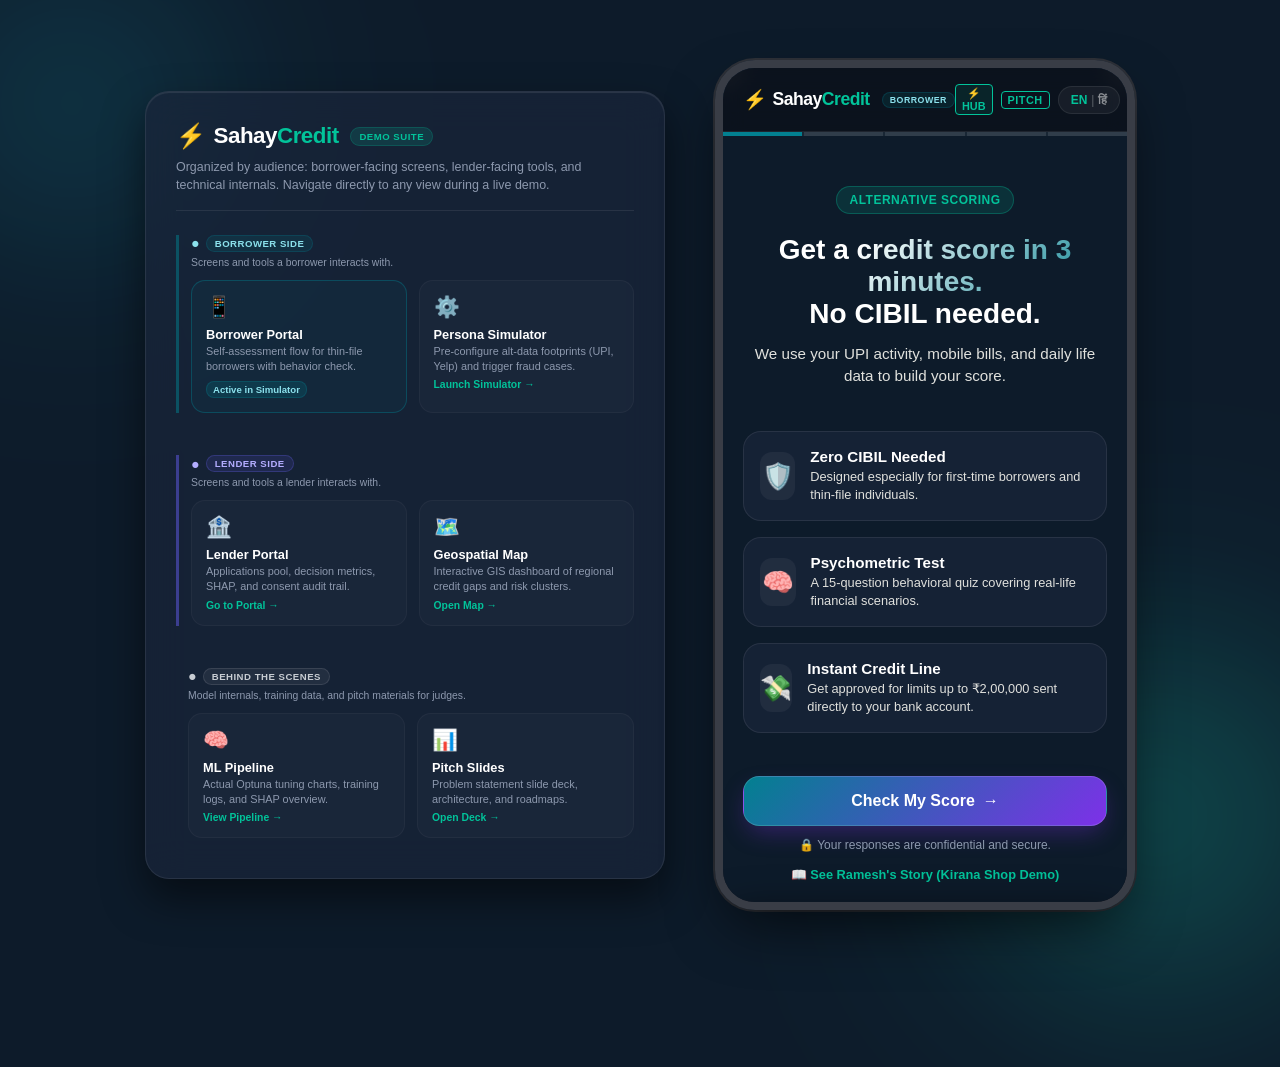
==== frontend/index.html @ d71d42cd "fix: Hub icon contrast + responsive layout verification 1. Icon Contrast Fix:    - Replaced emoji se" ====
<!DOCTYPE html>
<html lang="en">
<head>
  <meta charset="UTF-8">
  <meta name="viewport" content="width=device-width, initial-scale=1.0">
  <title>SahayCredit Onboarding - Alternate Credit Scoring</title>
  
  <!-- Premium Modern Typography -->
  <link rel="preconnect" href="https://fonts.googleapis.com">
  <link rel="preconnect" href="https://fonts.gstatic.com" crossorigin>
  <link href="https://fonts.googleapis.com/css2?family=Outfit:wght@300;400;500;600;700;800&family=Noto+Sans:wght@300;400;500;600;700&display=swap" rel="stylesheet">
  
  <!-- Custom Styling -->
  <link rel="stylesheet" href="style.css">
</head>
<body>

  <!-- Background decorative elements for rich aesthetics -->
  <div class="bg-glow bg-glow-1"></div>
  <div class="bg-glow bg-glow-2"></div>

  <!-- Unified Page Wrapper for Side-by-Side Desktop layout -->
  <div class="page-wrapper">

    <!-- Desktop Left Sidebar: Demo Hub Dashboard -->
    <aside class="demo-hub-desktop" id="demo-hub-desktop">
      <div class="hub-header">
        <div class="logo-area">
          <span class="logo-accent" style="font-size: 1.5rem;">⚡</span>
          <span class="logo-text" style="font-size: 1.4rem; font-weight: 800; color: var(--text-main);">Sahay<span class="logo-sub" style="color: var(--secondary);">Credit</span> <span class="hub-tag" style="font-size: 0.6rem; font-weight: 700; text-transform: uppercase; background: rgba(2, 195, 154, 0.15); color: var(--secondary); padding: 3px 8px; border-radius: 12px; border: 1px solid rgba(2, 195, 154, 0.2); margin-left: 6px; letter-spacing: 0.5px; vertical-align: middle;">Demo Suite</span></span>
        </div>
        <p class="hub-subtitle" style="font-size: 0.78rem; color: var(--text-muted); line-height: 1.45; margin-top: 8px;">
          Organized by audience: borrower-facing screens, lender-facing tools, and technical internals. Navigate directly to any view during a live demo.
        </p>
      </div>

      <!-- ── Section A: Borrower Side ── -->
      <div class="hub-section" style="margin-bottom: 18px; border-left: 3px solid rgba(2, 128, 144, 0.5); padding-left: 12px;">
        <div style="display: flex; align-items: center; gap: 6px; margin-bottom: 4px;">
          <span style="font-size: 0.9rem; color: #8ce1ec; line-height: 1;" aria-hidden="true">●</span>
          <span style="font-size: 0.6rem; font-weight: 700; text-transform: uppercase; background: rgba(2, 128, 144, 0.15); color: #8ce1ec; padding: 2px 8px; border-radius: 10px; border: 1px solid rgba(2, 128, 144, 0.25); letter-spacing: 0.5px;">Borrower Side</span>
        </div>
        <p style="font-size: 0.65rem; color: var(--text-muted); margin: 0 0 10px 0; line-height: 1.35;">Screens and tools a borrower interacts with.</p>

        <div class="hub-grid" style="display: grid; grid-template-columns: 1fr 1fr; gap: 12px;">
          <div class="hub-card active" style="background: rgba(2, 128, 144, 0.08); border: 1px solid var(--border-accent); border-radius: 14px; padding: 14px; display: flex; flex-direction: column; gap: 6px;">
            <div class="hub-card-icon" style="font-size: 1.3rem;">📱</div>
            <div class="hub-card-content">
              <h4 style="font-size: 0.8rem; font-weight: 700; color: var(--text-main); margin-bottom: 2px;">Borrower Portal</h4>
              <p style="font-size: 0.68rem; color: var(--text-muted); line-height: 1.35; margin-bottom: 6px;">Self-assessment flow for thin-file borrowers with behavior check.</p>
              <span class="badge active-badge" style="font-size: 0.6rem; font-weight: 700; padding: 2px 6px; border-radius: 8px; background: rgba(2, 128, 144, 0.2); color: #8ce1ec; border: 1px solid rgba(2, 128, 144, 0.3); width: max-content; display: inline-block;">Active in Simulator</span>
            </div>
          </div>

          <a href="demo.html" class="hub-card" style="background: rgba(255, 255, 255, 0.02); border: 1px solid rgba(255, 255, 255, 0.04); border-radius: 14px; padding: 14px; display: flex; flex-direction: column; gap: 6px; text-decoration: none; color: inherit; transition: all 0.2s;">
            <div class="hub-card-icon" style="font-size: 1.3rem;">⚙️</div>
            <div class="hub-card-content">
              <h4 style="font-size: 0.8rem; font-weight: 700; color: var(--text-main); margin-bottom: 2px;">Persona Simulator</h4>
              <p style="font-size: 0.68rem; color: var(--text-muted); line-height: 1.35; margin-bottom: 6px;">Pre-configure alt-data footprints (UPI, Yelp) and trigger fraud cases.</p>
              <span class="badge-link" style="font-size: 0.65rem; font-weight: 700; color: var(--secondary); display: flex; align-items: center;">Launch Simulator →</span>
            </div>
          </a>
        </div>
      </div>

      <!-- ── Section B: Lender Side ── -->
      <div class="hub-section" style="margin-bottom: 18px; border-left: 3px solid rgba(108, 99, 255, 0.45); padding-left: 12px;">
        <div style="display: flex; align-items: center; gap: 6px; margin-bottom: 4px;">
          <span style="font-size: 0.9rem; color: #b3adff; line-height: 1;" aria-hidden="true">●</span>
          <span style="font-size: 0.6rem; font-weight: 700; text-transform: uppercase; background: rgba(108, 99, 255, 0.12); color: #b3adff; padding: 2px 8px; border-radius: 10px; border: 1px solid rgba(108, 99, 255, 0.25); letter-spacing: 0.5px;">Lender Side</span>
        </div>
        <p style="font-size: 0.65rem; color: var(--text-muted); margin: 0 0 10px 0; line-height: 1.35;">Screens and tools a lender interacts with.</p>

        <div class="hub-grid" style="display: grid; grid-template-columns: 1fr 1fr; gap: 12px;">
          <a href="lender.html" class="hub-card" style="background: rgba(255, 255, 255, 0.02); border: 1px solid rgba(255, 255, 255, 0.04); border-radius: 14px; padding: 14px; display: flex; flex-direction: column; gap: 6px; text-decoration: none; color: inherit; transition: all 0.2s;">
            <div class="hub-card-icon" style="font-size: 1.3rem;">🏦</div>
            <div class="hub-card-content">
              <h4 style="font-size: 0.8rem; font-weight: 700; color: var(--text-main); margin-bottom: 2px;">Lender Portal</h4>
              <p style="font-size: 0.68rem; color: var(--text-muted); line-height: 1.35; margin-bottom: 6px;">Applications pool, decision metrics, SHAP, and consent audit trail.</p>
              <span class="badge-link" style="font-size: 0.65rem; font-weight: 700; color: var(--secondary); display: flex; align-items: center;">Go to Portal →</span>
            </div>
          </a>

          <a href="map.html" class="hub-card" style="background: rgba(255, 255, 255, 0.02); border: 1px solid rgba(255, 255, 255, 0.04); border-radius: 14px; padding: 14px; display: flex; flex-direction: column; gap: 6px; text-decoration: none; color: inherit; transition: all 0.2s;">
            <div class="hub-card-icon" style="font-size: 1.3rem;">🗺️</div>
            <div class="hub-card-content">
              <h4 style="font-size: 0.8rem; font-weight: 700; color: var(--text-main); margin-bottom: 2px;">Geospatial Map</h4>
              <p style="font-size: 0.68rem; color: var(--text-muted); line-height: 1.35; margin-bottom: 6px;">Interactive GIS dashboard of regional credit gaps and risk clusters.</p>
              <span class="badge-link" style="font-size: 0.65rem; font-weight: 700; color: var(--secondary); display: flex; align-items: center;">Open Map →</span>
            </div>
          </a>
        </div>
      </div>

      <!-- ── Section C: Behind the Scenes ── -->
      <div class="hub-section" style="margin-bottom: 10px; padding-left: 12px;">
        <div style="display: flex; align-items: center; gap: 6px; margin-bottom: 4px;">
          <span style="font-size: 0.9rem; color: #c8cdd3; line-height: 1;" aria-hidden="true">●</span>
          <span style="font-size: 0.6rem; font-weight: 700; text-transform: uppercase; background: rgba(255, 255, 255, 0.06); color: #c8cdd3; padding: 2px 8px; border-radius: 10px; border: 1px solid rgba(255, 255, 255, 0.1); letter-spacing: 0.5px;">Behind the Scenes</span>
        </div>
        <p style="font-size: 0.65rem; color: var(--text-muted); margin: 0 0 10px 0; line-height: 1.35;">Model internals, training data, and pitch materials for judges.</p>

        <div class="hub-grid" style="display: grid; grid-template-columns: 1fr 1fr; gap: 12px;">
          <a href="ml_pipeline.html" class="hub-card" style="background: rgba(255, 255, 255, 0.02); border: 1px solid rgba(255, 255, 255, 0.04); border-radius: 14px; padding: 14px; display: flex; flex-direction: column; gap: 6px; text-decoration: none; color: inherit; transition: all 0.2s;">
            <div class="hub-card-icon" style="font-size: 1.3rem;">🧠</div>
            <div class="hub-card-content">
              <h4 style="font-size: 0.8rem; font-weight: 700; color: var(--text-main); margin-bottom: 2px;">ML Pipeline</h4>
              <p style="font-size: 0.68rem; color: var(--text-muted); line-height: 1.35; margin-bottom: 6px;">Actual Optuna tuning charts, training logs, and SHAP overview.</p>
              <span class="badge-link" style="font-size: 0.65rem; font-weight: 700; color: var(--secondary); display: flex; align-items: center;">View Pipeline →</span>
            </div>
          </a>

          <a href="pitch.html" class="hub-card" style="background: rgba(255, 255, 255, 0.02); border: 1px solid rgba(255, 255, 255, 0.04); border-radius: 14px; padding: 14px; display: flex; flex-direction: column; gap: 6px; text-decoration: none; color: inherit; transition: all 0.2s;">
            <div class="hub-card-icon" style="font-size: 1.3rem;">📊</div>
            <div class="hub-card-content">
              <h4 style="font-size: 0.8rem; font-weight: 700; color: var(--text-main); margin-bottom: 2px;">Pitch Slides</h4>
              <p style="font-size: 0.68rem; color: var(--text-muted); line-height: 1.35; margin-bottom: 6px;">Problem statement slide deck, architecture, and roadmaps.</p>
              <span class="badge-link" style="font-size: 0.65rem; font-weight: 700; color: var(--secondary); display: flex; align-items: center;">Open Deck →</span>
            </div>
          </a>
        </div>
      </div>
    </aside>

    <!-- Main Mobile Device Frame Mockup for Desktop -->
    <div class="device-frame">
    <div class="device-screen">
      
      <!-- Top Action Bar (Persistent Language Toggle & Logo Icon) -->
      <header class="app-header">
        <div class="logo-area">
          <span class="logo-accent">⚡</span>
          <span class="logo-text">Sahay<span class="logo-sub">Credit</span></span>
          <span class="role-badge borrower-badge" style="font-size: 0.55rem; font-weight: 700; text-transform: uppercase; background: rgba(2, 128, 144, 0.15); color: #8ce1ec; padding: 2px 7px; border-radius: 10px; border: 1px solid rgba(2, 128, 144, 0.25); margin-left: 6px; letter-spacing: 0.5px; vertical-align: middle;">Borrower</span>
        </div>
        <div style="display: flex; align-items: center; gap: 8px;">
          <button id="demo-hub-toggle-btn" style="font-size: 0.68rem; color: var(--secondary); background: rgba(2, 195, 154, 0.1); border: 1px solid var(--secondary); border-radius: 4px; padding: 2px 6px; font-weight: 700; cursor: pointer; transition: all 0.2s ease;">⚡ HUB</button>
          <a href="pitch.html" style="font-size: 0.68rem; color: var(--secondary); text-decoration: none; border: 1px solid var(--secondary); border-radius: 4px; padding: 2px 6px; font-weight: 700; letter-spacing: 0.5px; transition: all 0.2s ease;">PITCH</a>
          <button id="lang-toggle-btn" class="lang-toggle" aria-label="Toggle language">
            <span class="lang-text active" data-lang="en">EN</span>
            <span class="lang-divider">|</span>
            <span class="lang-text" data-lang="hi">हिं</span>
          </button>
        </div>
      </header>

      <!-- Borrower Flow Top Segmented Progress Indicator -->
      <div id="borrower-progress-bar" class="borrower-progress-bar">
        <div class="progress-segment active" data-step="welcome-screen"></div>
        <div class="progress-segment" data-step="consent-screen"></div>
        <div class="progress-segment" data-step="quiz-screen"></div>
        <div class="progress-segment" data-step="processing-screen"></div>
        <div class="progress-segment" data-step="result-screen"></div>
      </div>

      <!-- Main Dynamic Content Wrapper -->
      <main class="content-container">
        
        <!-- ================= WELCOME SCREEN ================= -->
        <section id="welcome-screen" class="app-screen active">
          <div class="welcome-hero animate-fade-in">
            <div class="hero-badge">
              <span id="welcome-badge-text">Alternative Scoring</span>
            </div>
            <h1 class="hero-title">
              <span id="welcome-title-top" class="text-gradient">Get a credit score in 3 minutes.</span>
              <span id="welcome-title-bottom">No CIBIL needed.</span>
            </h1>
            <p id="welcome-subtitle" class="hero-desc">
              We use your UPI activity, mobile bills, and daily life data to build your score.
            </p>
          </div>

          <div class="features-list animate-fade-in delay-1">
            <div class="feature-card">
              <div class="feature-icon">🛡️</div>
              <div class="feature-info">
                <h3 id="feature-1-title">Zero CIBIL Needed</h3>
                <p id="feature-1-desc">Designed especially for first-time borrowers and thin-file individuals.</p>
              </div>
            </div>
            <div class="feature-card">
              <div class="feature-icon">🧠</div>
              <div class="feature-info">
                <h3 id="feature-2-title">Psychometric Test</h3>
                <p id="feature-2-desc">A 15-question behavioral quiz covering real-life financial scenarios.</p>
              </div>
            </div>
            <div class="feature-card">
              <div class="feature-icon">💸</div>
              <div class="feature-info">
                <h3 id="feature-3-title">Instant Credit Line</h3>
                <p id="feature-3-desc">Get approved for limits up to ₹2,00,000 sent directly to your bank account.</p>
              </div>
            </div>
          </div>

          <div class="action-footer animate-fade-in delay-2">
            <button id="start-btn" class="btn btn-primary btn-glow">
              <span id="start-btn-text">Check My Score</span>
              <span class="btn-icon">→</span>
            </button>
            <p id="privacy-notice" class="privacy-text">
              🔒 Your responses are confidential and secure.
            </p>
            <a href="demo.html" class="demo-link" style="display: block; text-align: center; margin-top: 15px; font-size: 0.8rem; color: var(--secondary); text-decoration: none; font-weight: 600; transition: all 0.2s ease;">
              📖 See Ramesh's Story (Kirana Shop Demo)
            </a>
          </div>
        </section>

        <!-- ================= CONSENT & DATA-SHARING SCREEN ================= -->
        <section id="consent-screen" class="app-screen">
          <div class="consent-header">
            <div class="rbi-badge">
              <span class="rbi-dot">●</span> <span id="consent-rbi-text">RBI Account Aggregator Framework</span>
            </div>
            <h2 id="consent-headline" class="consent-title">Share Alternate Data</h2>
            <p id="consent-subtitle" class="consent-desc">Configure what data you want to share. Raw data never leaves your device — only encrypted gradients are shared.</p>
          </div>

          <div class="consents-list">
            <!-- 1. UPI/Bank Transactions -->
            <div class="consent-card-item">
              <div class="consent-card-header">
                <div class="consent-card-info">
                  <span class="consent-icon">📊</span>
                  <div>
                    <h3 id="consent-upi-title">UPI & Bank Transactions</h3>
                    <p id="consent-upi-desc" class="consent-purpose">Analyzes income patterns to maximize your credit limit (via RBI Account Aggregator).</p>
                  </div>
                </div>
                <label class="switch-toggle" aria-label="Toggle UPI and bank transaction consent">
                  <input type="checkbox" id="consent-upi-toggle" checked>
                  <span class="slider-toggle"></span>
                </label>
              </div>
              <div class="privacy-disclosure">
                <span class="lock-icon">🔒</span>
                <span id="consent-upi-disclosure" class="disclosure-text">Processed on your device. Raw data never leaves your phone.</span>
              </div>
            </div>

            <!-- 2. Mobile Bill History -->
            <div class="consent-card-item">
              <div class="consent-card-header">
                <div class="consent-card-info">
                  <span class="consent-icon">📱</span>
                  <div>
                    <h3 id="consent-bills-title">Mobile Bill History</h3>
                    <p id="consent-bills-desc" class="consent-purpose">Measures payment consistency and financial discipline.</p>
                  </div>
                </div>
                <label class="switch-toggle" aria-label="Toggle mobile bill history consent">
                  <input type="checkbox" id="consent-bills-toggle" checked>
                  <span class="slider-toggle"></span>
                </label>
              </div>
              <div class="privacy-disclosure">
                <span class="lock-icon">🔒</span>
                <span id="consent-bills-disclosure" class="disclosure-text">Processed on your device. Raw data never leaves your phone.</span>
              </div>
            </div>

            <!-- 3. E-Commerce Behavior -->
            <div class="consent-card-item">
              <div class="consent-card-header">
                <div class="consent-card-info">
                  <span class="consent-icon">🛒</span>
                  <div>
                    <h3 id="consent-ecom-title">E-Commerce Behavior</h3>
                    <p id="consent-ecom-desc" class="consent-purpose">Evaluates purchase volumes and checkout trends on Flipkart / Meesho.</p>
                  </div>
                </div>
                <label class="switch-toggle" aria-label="Toggle E-commerce behavior consent">
                  <input type="checkbox" id="consent-ecom-toggle" checked>
                  <span class="slider-toggle"></span>
                </label>
              </div>
              <div class="privacy-disclosure">
                <span class="lock-icon">🔒</span>
                <span id="consent-ecom-disclosure" class="disclosure-text">Processed on your device. Raw data never leaves your phone.</span>
              </div>
            </div>

            <!-- 4. Geolocation Stability -->
            <div class="consent-card-item">
              <div class="consent-card-header">
                <div class="consent-card-info">
                  <span class="consent-icon">📍</span>
                  <div>
                    <h3 id="consent-location-title">Geolocation Stability (6 months)</h3>
                    <p id="consent-location-desc" class="consent-purpose">Verifies stable home and shop location coordinates.</p>
                  </div>
                </div>
                <label class="switch-toggle" aria-label="Toggle geolocation pattern consent">
                  <input type="checkbox" id="consent-location-toggle" checked>
                  <span class="slider-toggle"></span>
                </label>
              </div>
              <div class="privacy-disclosure">
                <span class="lock-icon">🔒</span>
                <span id="consent-location-disclosure" class="disclosure-text">Processed on your device. Raw data never leaves your phone.</span>
              </div>
            </div>

            <!-- 5. GST / Merchant Ratings -->
            <div class="consent-card-item">
              <div class="consent-card-header">
                <div class="consent-card-info">
                  <span class="consent-icon">⭐</span>
                  <div>
                    <h3 id="consent-gst-title">Merchant / GST Ratings</h3>
                    <p id="consent-gst-desc" class="consent-purpose">Validates operational ratings and tax compliance scores.</p>
                  </div>
                </div>
                <label class="switch-toggle" aria-label="Toggle Merchant and GST rating consent">
                  <input type="checkbox" id="consent-gst-toggle" checked>
                  <span class="slider-toggle"></span>
                </label>
              </div>
              <div class="privacy-disclosure">
                <span class="lock-icon">🔒</span>
                <span id="consent-gst-disclosure" class="disclosure-text">Processed on your device. Raw data never leaves your phone.</span>
              </div>
            </div>
          </div>

          <!-- Additional Alternative Data Footprints -->
          <div class="additional-footprints-section card-glow" style="margin-top: 25px; padding: 20px; background: rgba(255,255,255,0.02); border-radius: 12px; border: 1px solid rgba(255,255,255,0.05); margin-bottom: 25px;">
            <h3 id="consent-footprints-headline" class="rbi-section-label" style="margin-top: 0; margin-bottom: 15px;">Additional Profile Signals</h3>
            
            <div class="footprints-grid" style="display: grid; grid-template-columns: 1fr; gap: 15px;">
              <!-- 1. Salary Consistency -->
              <div class="footprint-select-group" style="display: flex; flex-direction: column; gap: 6px;">
                <label for="salary-consistency-select" id="lbl-salary-consistency" style="font-size: 0.78rem; font-weight: 600; color: var(--text-main);">How regular is your monthly income?</label>
                <select id="salary-consistency-select" class="rbi-input-field-text" style="background: rgba(10, 25, 47, 0.95); cursor: pointer; border: 1px solid rgba(255,255,255,0.1); border-radius: 10px; padding: 10px 14px; color: var(--text-main); font-size: 0.82rem; outline: none;">
                  <option value="Very Regular">Very Regular (same date ±2 days)</option>
                  <option value="Mostly Regular">Mostly Regular (±1 week)</option>
                  <option value="Irregular">Irregular</option>
                  <option value="No Fixed Salary">No Fixed Salary</option>
                </select>
              </div>

              <!-- 2. Failed Transactions -->
              <div class="footprint-select-group" style="display: flex; flex-direction: column; gap: 6px;">
                <label for="failed-tx-select" id="lbl-failed-tx" style="font-size: 0.78rem; font-weight: 600; color: var(--text-main);">Roughly how many failed/bounced payments in last 3 months?</label>
                <select id="failed-tx-select" class="rbi-input-field-text" style="background: rgba(10, 25, 47, 0.95); cursor: pointer; border: 1px solid rgba(255,255,255,0.1); border-radius: 10px; padding: 10px 14px; color: var(--text-main); font-size: 0.82rem; outline: none;">
                  <option value="0">0</option>
                  <option value="1-2">1–2</option>
                  <option value="3-5">3–5</option>
                  <option value="5+">More than 5</option>
                </select>
              </div>

              <!-- 3. Merchant Diversity -->
              <div class="footprint-select-group" style="display: flex; flex-direction: column; gap: 6px;">
                <label for="merchant-diversity-select" id="lbl-merchant-diversity" style="font-size: 0.78rem; font-weight: 600; color: var(--text-main);">How many different types of businesses do you pay?</label>
                <select id="merchant-diversity-select" class="rbi-input-field-text" style="background: rgba(10, 25, 47, 0.95); cursor: pointer; border: 1px solid rgba(255,255,255,0.1); border-radius: 10px; padding: 10px 14px; color: var(--text-main); font-size: 0.82rem; outline: none;">
                  <option value="Many">Many types (groceries, bills, transport, etc.)</option>
                  <option value="Few">A few types</option>
                  <option value="One">Mostly one type</option>
                  <option value="Rarely">Rarely make digital payments</option>
                </select>
              </div>

              <!-- 4. Refund Ratio -->
              <div class="footprint-select-group" style="display: flex; flex-direction: column; gap: 6px;">
                <label for="refund-ratio-select" id="lbl-refund-ratio" style="font-size: 0.78rem; font-weight: 600; color: var(--text-main);">How often do you request refunds or dispute payments?</label>
                <select id="refund-ratio-select" class="rbi-input-field-text" style="background: rgba(10, 25, 47, 0.95); cursor: pointer; border: 1px solid rgba(255,255,255,0.1); border-radius: 10px; padding: 10px 14px; color: var(--text-main); font-size: 0.82rem; outline: none;">
                  <option value="Rarely">Rarely (less than 1 in 100 payments)</option>
                  <option value="Occasionally">Occasionally</option>
                  <option value="Frequently">Frequently</option>
                  <option value="Very Often">Very Often</option>
                </select>
              </div>
            </div>
          </div>

          <!-- Digital Signature Box -->
          <div class="signature-section">
            <label for="signature-input" id="signature-label" class="signature-label-text">Sign to Confirm Consent</label>
            <div class="signature-input-wrapper">
              <input type="text" id="signature-input" class="signature-field" placeholder="Type your Full Name to sign" autocomplete="off">
              <span class="signature-line"></span>
            </div>
            <p id="signature-desc" class="signature-hint">This constitutes a legally binding authorization under the Account Aggregator framework.</p>
          </div>

          <!-- Lock Reassurance Panel -->
          <div class="reassurance-panel card-glow">
            <span class="reassurance-icon">🛡️</span>
            <span id="reassurance-text" class="reassurance-text-content">Your data stays on your phone. Always.</span>
          </div>

          <div class="action-footer">
            <button id="consent-proceed-btn" class="btn btn-primary btn-glow" disabled>
              <span id="consent-btn-text">I Agree & Continue</span>
              <span class="btn-icon">→</span>
            </button>
          </div>
        </section>

        <!-- ================= RBI ACCOUNT AGGREGATOR LINK SCREEN ================= -->
        <section id="rbi-link-screen" class="app-screen">
          <div class="consent-header">
            <div class="rbi-badge">
              <span class="rbi-dot">●</span> <span id="rbi-aa-badge-lbl">RBI Account Aggregator</span>
            </div>
            <h2 id="rbi-link-title" class="consent-title">Link Bank Statements</h2>
            <p id="rbi-link-subtitle" class="consent-desc">Connect bank statements securely via the RBI Account Aggregator network to confirm UPI flow & transactions.</p>
          </div>

          <!-- Step 1: Bank & AA Handle Input -->
          <div id="rbi-step-bank-selection" class="rbi-step-container">
            <h3 id="lbl-select-bank" class="rbi-section-label">Select Your Primary Bank</h3>
            <div class="rbi-banks-grid">
              <button type="button" class="rbi-bank-btn" data-bank="SBI">
                <span class="bank-logo">🏛️</span>
                <span class="bank-name">State Bank of India</span>
              </button>
              <button type="button" class="rbi-bank-btn" data-bank="HDFC">
                <span class="bank-logo">🏦</span>
                <span class="bank-name">HDFC Bank</span>
              </button>
              <button type="button" class="rbi-bank-btn" data-bank="ICICI">
                <span class="bank-logo">💳</span>
                <span class="bank-name">ICICI Bank</span>
              </button>
              <button type="button" class="rbi-bank-btn" data-bank="Axis">
                <span class="bank-logo">📊</span>
                <span class="bank-name">Axis Bank</span>
              </button>
            </div>

            <div class="rbi-input-group">
              <label for="rbi-aa-input" id="lbl-rbi-aa-handle" class="rbi-input-label">Account Aggregator Handle / Phone</label>
              <input type="text" id="rbi-aa-input" class="rbi-input-field-text" placeholder="e.g. 9876543210@onemoney" autocomplete="off">
              <p id="rbi-aa-hint" class="rbi-input-hint">Or type your 10-digit mobile number linked to your bank account.</p>
            </div>

            <div class="action-footer" style="margin-top: 25px;">
              <button id="rbi-request-otp-btn" class="btn btn-primary btn-glow" disabled>
                <span id="rbi-btn-otp-text">Request Verification OTP</span>
                <span class="btn-icon">→</span>
              </button>
            </div>
          </div>

          <!-- Step 2: OTP Entry -->
          <div id="rbi-step-otp-entry" class="rbi-step-container" style="display: none;">
            <h3 id="lbl-enter-otp" class="rbi-section-label">Enter 6-Digit Consent OTP</h3>
            
            <div class="otp-inputs-row">
              <input type="text" maxlength="1" class="otp-input-field" pattern="[0-9]*" inputmode="numeric">
              <input type="text" maxlength="1" class="otp-input-field" pattern="[0-9]*" inputmode="numeric">
              <input type="text" maxlength="1" class="otp-input-field" pattern="[0-9]*" inputmode="numeric">
              <input type="text" maxlength="1" class="otp-input-field" pattern="[0-9]*" inputmode="numeric">
              <input type="text" maxlength="1" class="otp-input-field" pattern="[0-9]*" inputmode="numeric">
              <input type="text" maxlength="1" class="otp-input-field" pattern="[0-9]*" inputmode="numeric">
            </div>
            
            <p id="rbi-otp-sent-hint" class="rbi-otp-hint">Sent via bank to phone linked with selected account</p>

            <div class="action-footer" style="margin-top: 30px; display: flex; flex-direction: column; gap: 15px;">
              <button id="rbi-verify-otp-btn" class="btn btn-primary btn-glow" disabled>
                <span id="rbi-btn-verify-text">Verify & Authorize Link</span>
                <span class="btn-icon">✓</span>
              </button>
              <button id="rbi-otp-back-btn" class="btn btn-secondary btn-text-only">
                <span id="rbi-btn-otp-back">← Back to Bank Selection</span>
              </button>
            </div>
          </div>

          <!-- Step 3: Fetching / Processing Simulation -->
          <div id="rbi-step-fetching" class="rbi-step-container" style="display: none;">
            <div class="rbi-status-header">
              <div class="rbi-spinner">
                <div class="spinner-circle"></div>
              </div>
              <div class="rbi-success-icon" style="display: none;">
                <span class="success-checkmark">✓</span>
              </div>
              <h3 id="rbi-fetch-status-title" class="rbi-status-title">Accessing Accounts</h3>
            </div>

            <div class="rbi-logs-container card-glow">
              <div class="rbi-log-line" id="rbi-log-step-1">• Connecting to Account Aggregator handle...</div>
              <div class="rbi-log-line" id="rbi-log-step-2">• Discovered 1 Savings Bank Account...</div>
              <div class="rbi-log-line" id="rbi-log-step-3">• Transferring 12-month transaction statements...</div>
              <div class="rbi-log-line" id="rbi-log-step-4">• Analyzing monthly credit/debit transaction profiles...</div>
            </div>

            <div class="action-footer" style="margin-top: 30px;">
              <button id="rbi-proceed-quiz-btn" class="btn btn-primary btn-glow" disabled>
                <span id="rbi-btn-proceed-text">Proceed to Questionnaire</span>
                <span class="btn-icon">→</span>
              </button>
            </div>
          </div>
        </section>

        <!-- ================= QUESTIONNAIRE SCREEN ================= -->
        <section id="quiz-screen" class="app-screen">
          <div class="quiz-progress-wrapper">
            <div class="progress-info">
              <span id="question-number-label">Question 1 of 15</span>
              <span id="question-category-label" class="category-tag">Financial Discipline</span>
            </div>
            <div class="progress-bar-container">
              <div id="quiz-progress-bar" class="progress-bar-fill" style="width: 6.67%;"></div>
            </div>
          </div>

          <!-- Question container that handles smooth slide transitions -->
          <div class="question-container-slider">
            <div id="question-card" class="question-card">
              <h2 id="question-text" class="question-prompt">
                When you receive your monthly income/earnings, what do you usually do first?
              </h2>
              
              <div id="options-list" class="options-list" role="radiogroup" aria-labelledby="question-text">
                <!-- Dynamically populated via app.js -->
              </div>
            </div>
          </div>

          <div class="quiz-footer">
            <button id="back-btn" class="btn btn-secondary btn-icon-only" aria-label="Previous question">
              ←
            </button>
            <span id="footer-save-indicator" class="save-status">✓ Auto-saved</span>
          </div>
        </section>

        <!-- ================= PROCESSING SCREEN ================= -->
        <section id="processing-screen" class="app-screen">
          <div class="processing-content">
            <!-- Pulsing Radar / Circle Animation -->
            <div class="pulse-container">
              <div class="pulse-circle pulse-1"></div>
              <div class="pulse-circle pulse-2"></div>
              <div class="pulse-circle pulse-3"></div>
              <div class="pulse-center">
                <span class="pulse-icon">⚡</span>
              </div>
            </div>
            
            <h2 id="processing-headline" class="processing-title">Analyzing profile...</h2>
            
            <div class="processing-steps">
              <div class="step-item active" id="step-fd">
                <span class="step-check">●</span>
                <span id="step-fd-text" class="step-label">Assessing Financial Discipline</span>
              </div>
              <div class="step-item" id="step-ra">
                <span class="step-check">○</span>
                <span id="step-ra-text" class="step-label">Evaluating Risk Appetite</span>
              </div>
              <div class="step-item" id="step-ri">
                <span class="step-check">○</span>
                <span id="step-ri-text" class="step-label">Verifying Repayment Intent</span>
              </div>
              <div class="step-item" id="step-scoring">
                <span class="step-check">○</span>
                <span id="step-scoring-text" class="step-label">Generating Sahay Credit Score</span>
              </div>
            </div>
          </div>
        </section>

        <!-- ================= RESULT SCREEN ================= -->
        <section id="result-screen" class="app-screen">
          <div class="result-header">
            <h2 id="result-headline" class="result-title">Your Credit Profile</h2>
            <p id="result-tagline" class="result-desc">Based on your psychometric indicators.</p>
          </div>

          <!-- Glassmorphism Score Card -->
          <div class="score-card">
            <!-- Loan Eligibility Flag Badge -->
            <div class="eligibility-wrapper">
              <span id="eligibility-flag" class="eligibility-badge eligible">Eligible</span>
            </div>

            <div class="gauge-container">
              <!-- SVG Dial Gauge -->
              <svg class="score-gauge" viewBox="0 0 100 60">
                <path class="gauge-bg" d="M 10 50 A 40 40 0 0 1 90 50" fill="none" stroke-linecap="round" />
                <path id="gauge-fill" class="gauge-fill" d="M 10 50 A 40 40 0 0 1 90 50" fill="none" stroke-linecap="round" stroke-dasharray="125.6" stroke-dashoffset="125.6" />
              </svg>
              <div class="gauge-value-box">
                <div class="score-value-row">
                  <span id="score-value" class="score-number">720</span>
                  <span id="confidence-band" class="score-confidence">±15</span>
                </div>
                <span id="score-max" class="score-out-of">/ 900</span>
              </div>
            </div>
            
            <div id="confidence-bounds-label" class="confidence-bounds-text">Confidence Interval: 705 - 735</div>

            <!-- Data Sources Indicator -->
            <div id="data-sources-indicator" style="display: none; text-align: center; margin-top: 6px; font-size: 0.7rem; color: var(--secondary); font-weight: 600; letter-spacing: 0.02em; padding: 4px 12px; background: rgba(108,99,255,0.06); border-radius: 16px; display: inline-block;">
              <span id="data-sources-indicator-text">Score based on 1 of 3 available data sources</span>
            </div>
            
            <div class="profile-tier-badge">
              <span id="profile-tier-title">Tier:</span> <strong id="profile-tier-value">A</strong>
            </div>

            <div class="profile-type-box">
              <h3 id="profile-name">Calculated Visionary</h3>
              <p id="profile-desc">Strong business acumen with solid repayment habits and balanced risk awareness.</p>
            </div>

            <!-- Confidence Score Section -->
            <div class="confidence-section" style="margin-top: 15px; width: 100%; border-top: 1px solid rgba(255,255,255,0.05); padding-top: 15px;">
              <div style="display: flex; align-items: center; justify-content: space-between; margin-bottom: 6px;">
                <span id="lbl-score-confidence-text" style="font-size: 0.76rem; font-weight: 700; color: var(--text-main);">Score Confidence: 40%</span>
                
                <!-- Info Tooltip Icon -->
                <div class="tooltip-container" style="position: relative; display: inline-block; cursor: pointer;">
                  <span class="info-icon" style="color: var(--text-muted); font-size: 0.8rem; padding: 2px 5px;">ⓘ</span>
                  <span id="lbl-confidence-tooltip-desc" class="tooltip-text">Confidence reflects how much data was available to assess your profile. More data signals = higher confidence = better loan terms.</span>
                </div>
              </div>

              <!-- Confidence Progress Bar -->
              <div class="confidence-bar-track" style="width: 100%; height: 6px; background: rgba(255,255,255,0.05); border-radius: 3px; overflow: hidden; margin-bottom: 8px;">
                <div id="confidence-bar-fill" class="confidence-bar-fill" style="width: 40%; height: 100%; border-radius: 3px; transition: width 0.8s ease;"></div>
              </div>
              
              <p id="confidence-context-text" style="font-size: 0.68rem; color: var(--text-muted); margin: 0; line-height: 1.35; text-align: left;">Low confidence — lenders may request additional verification</p>
            </div>
          </div>

          <!-- Fraud Status Card -->
          <div id="fraud-status-card" class="fraud-card card-glow" style="margin-top: 20px; padding: 16px; border-radius: 12px; border: 1px solid rgba(255,255,255,0.08); transition: all 0.3s ease; display: none;">
            <div style="display: flex; align-items: flex-start; gap: 12px;">
              <span id="fraud-status-icon" style="font-size: 1.3rem;">🛡️</span>
              <div style="display: flex; flex-direction: column; gap: 4px;">
                <h4 id="fraud-status-label" style="font-size: 0.82rem; font-weight: 700; margin: 0; color: var(--text-main);">No Fraud Signals Detected</h4>
                <p id="fraud-status-desc" style="font-size: 0.72rem; color: var(--text-muted); margin: 0; line-height: 1.35; text-align: left;">All alternate data points verified cleanly.</p>
              </div>
            </div>
          </div>

          <!-- Credit Limit & Recommended Interest Rate Grid -->
          <div class="results-financial-grid" style="margin-top: 20px;">
            <!-- Credit Limit Box -->
            <div class="financial-card card-glow">
              <span id="limit-label" class="financial-card-title">Approved Credit Limit</span>
              <div class="financial-card-amount">
                <span class="currency-symbol">₹</span>
                <span id="limit-value" class="limit-number">35,000</span>
              </div>
            </div>
            <!-- Recommended Interest Rate Box -->
            <div class="financial-card card-glow">
              <span id="rate-label" class="financial-card-title">Suggested Rate</span>
              <div class="financial-card-amount">
                <span id="rate-value" class="limit-number">14</span>
                <span class="pct-symbol">% p.a.</span>
              </div>
            </div>
          </div>
          <p id="limit-sub" class="limit-desc">Zero pre-closure fees, transparent terms.</p>

          <!-- Sub-dimension progress indicators -->
          <div class="dimensions-breakdown">
            <h4 id="breakdown-headline" class="breakdown-title">Behavioral Dimensions</h4>
            
            <div class="dimension-progress-item">
              <div class="dim-info">
                <span id="dim-fd-label">Financial Discipline</span>
                <span id="dim-fd-val" class="dim-pct">75%</span>
              </div>
              <div class="dim-track">
                <div id="dim-fd-bar" class="dim-fill fill-fd" style="width: 75%;"></div>
              </div>
            </div>

            <div class="dimension-progress-item">
              <div class="dim-info">
                <span id="dim-ra-label">Risk Attitude</span>
                <span id="dim-ra-val" class="dim-pct">60%</span>
              </div>
              <div class="dim-track">
                <div id="dim-ra-bar" class="dim-fill fill-ra" style="width: 60%;"></div>
              </div>
            </div>

            <div class="dimension-progress-item">
              <div class="dim-info">
                <span id="dim-ri-label">Repayment Intent</span>
                <span id="dim-ri-val" class="dim-pct">80%</span>
              </div>
              <div class="dim-track">
                <div id="dim-ri-bar" class="dim-fill fill-ri" style="width: 80%;"></div>
              </div>
            </div>
          </div>

          <!-- Composite Score Breakdown (consented sources) -->
          <div class="composite-breakdown-card card-glow" id="composite-breakdown-container" style="display: none; margin-top: 20px; padding: 15px; border-radius: 12px; background: rgba(255, 255, 255, 0.02); border: 1px solid rgba(255, 255, 255, 0.05);">
            <h4 class="breakdown-title" id="composite-breakdown-headline" style="margin-top: 0; margin-bottom: 12px;">Composite Score Weights</h4>
            <div id="composite-breakdown-list" style="display: flex; flex-direction: column; gap: 10px;">
              <!-- Dynamically populated -->
            </div>
            <div id="composite-explanation-text" style="font-size: 0.72rem; color: var(--text-muted); margin-top: 10px; border-top: 1px solid rgba(255,255,255,0.05); padding-top: 8px;"></div>
          </div>

          <!-- Manage Data Permissions Panel -->
          <div id="manage-permissions-panel" style="display: none; margin-top: 20px; padding: 15px; border-radius: 12px; background: rgba(255, 255, 255, 0.02); border: 1px solid rgba(255, 255, 255, 0.05);">
            <h4 id="permissions-headline" class="breakdown-title" style="margin-top: 0; margin-bottom: 10px; font-size: 0.82rem;">Manage Data Permissions</h4>
            <p style="font-size: 0.7rem; color: var(--text-muted); margin: 0 0 12px 0;">You can revoke any data source at any time. Revoking removes that source from future score calculations.</p>
            <div id="permissions-list" style="display: flex; flex-direction: column; gap: 8px;">
              <!-- Dynamically populated -->
            </div>
          </div>

          <!-- SHAP Credit Drivers Section -->
          <div class="shap-factors-section">
            <h4 id="shap-headline" class="breakdown-title">Top 3 Score Drivers (SHAP)</h4>
            <div id="shap-factors-list" class="shap-list">
              <!-- Dynamically populated -->
            </div>
            <div style="margin-top: 12px; width: 100%;">
              <button id="view-shap-btn" class="btn btn-secondary btn-glow" style="width: 100%; border-color: rgba(2,195,154,0.3); font-size: 0.78rem; padding: 10px 16px;">
                <span id="view-shap-btn-text">Why did you get this score? →</span>
              </button>
            </div>
          </div>

          <!-- Improve Your Score Section -->
          <div class="score-improvement-section">
            <h4 id="improvement-headline" class="breakdown-title">How to Improve Your Score</h4>
            <div id="improvement-tips-list" class="tips-list">
              <!-- Dynamically populated -->
            </div>
          </div>

          <!-- Scoring Methodology Transparency Card -->
          <div class="methodology-card card-glow" style="margin-top: 20px; padding: 15px; border-radius: 12px; background: rgba(255, 255, 255, 0.015); border: 1px solid rgba(255, 255, 255, 0.05);">
            <h4 style="margin: 0 0 10px 0; font-size: 0.78rem; font-weight: 700; color: var(--text-main); display: flex; align-items: center; gap: 6px;">
              <span style="font-size: 0.9rem;">🔬</span>
              <span id="methodology-title">Scoring Methodology</span>
            </h4>
            <div style="display: flex; flex-direction: column; gap: 8px;">
              <div style="display: flex; justify-content: space-between; align-items: center; padding: 6px 10px; background: rgba(108, 99, 255, 0.04); border-radius: 8px; border: 1px solid rgba(108, 99, 255, 0.08);">
                <span style="font-size: 0.7rem; color: var(--text-muted);">Method</span>
                <span style="font-size: 0.7rem; font-weight: 700; color: var(--secondary);">PDO Scorecard (FICO-style)</span>
              </div>
              <div style="display: flex; justify-content: space-between; align-items: center; padding: 6px 10px; background: rgba(108, 99, 255, 0.04); border-radius: 8px; border: 1px solid rgba(108, 99, 255, 0.08);">
                <span style="font-size: 0.7rem; color: var(--text-muted);">Calibration</span>
                <span style="font-size: 0.7rem; font-weight: 700; color: var(--secondary);">Platt Scaling (ECE: 0.001)</span>
              </div>
              <div style="display: flex; justify-content: space-between; align-items: center; padding: 6px 10px; background: rgba(108, 99, 255, 0.04); border-radius: 8px; border: 1px solid rgba(108, 99, 255, 0.08);">
                <span style="font-size: 0.7rem; color: var(--text-muted);">Model</span>
                <span style="font-size: 0.7rem; font-weight: 700; color: var(--secondary);">XGBoost (450 trees, 31 features)</span>
              </div>
              <div style="display: flex; justify-content: space-between; align-items: center; padding: 6px 10px; background: rgba(108, 99, 255, 0.04); border-radius: 8px; border: 1px solid rgba(108, 99, 255, 0.08);">
                <span style="font-size: 0.7rem; color: var(--text-muted);">Validation AUC</span>
                <span style="font-size: 0.7rem; font-weight: 700; color: var(--secondary);">0.756</span>
              </div>
            </div>
            <p style="font-size: 0.62rem; color: var(--text-muted); margin: 8px 0 0 0; line-height: 1.4; opacity: 0.7;" id="methodology-note">
              Score = Offset + Factor × ln(odds). Anchor: 600 = 3:1 good:bad odds. PDO: 50 points doubles odds. Psychometric modifier capped at ±25 pts.
            </p>
          </div>

          <div class="action-footer">
            <button id="apply-btn" class="btn btn-primary btn-glow">
              <span id="apply-btn-text">Apply for Loan</span>
            </button>
            <button id="emi-planner-btn" class="btn btn-secondary btn-glow" style="margin-top: 10px; width: 100%;">
              📄 <span id="emi-planner-btn-text">EMI Calculator & Affordability Planner</span>
            </button>
            <button id="doc-vault-btn" class="btn btn-secondary btn-glow" style="margin-top: 10px; width: 100%;">
              🔒 <span id="doc-vault-btn-text">Document Vault & Data Lock</span>
            </button>
            <button id="privacy-btn" class="btn btn-secondary btn-glow" style="margin-top: 10px; width: 100%; border-color: rgba(2,195,154,0.4);">
              🛡️ <span id="privacy-btn-text">How We Protect Your Data</span>
            </button>
            <button id="restart-btn" class="btn btn-secondary btn-text-only" style="margin-top: 5px;">
              <span id="restart-btn-text">Retake Assessment</span>
            </button>
          </div>
        </section>

        <!-- ================= SHAP EXPLAINABILITY SCREEN ================= -->
        <section id="shap-screen" class="app-screen">
          <div class="consent-header">
            <h2 id="shap-screen-title" class="consent-title">Why This Score?</h2>
            <p id="shap-screen-subtitle" class="consent-desc">SHAP Attribution analysis showing how each data feature influenced your final credit score from the 550 base score.</p>
          </div>

          <!-- Score Card Preview -->
          <div class="score-card" style="margin-bottom: 25px; padding: 15px 20px;">
            <div style="display: flex; align-items: center; justify-content: space-between; width: 100%;">
              <span id="lbl-report-preview" style="font-size: 0.8rem; font-weight: 700; color: var(--text-muted); text-transform: uppercase;">Verified Profile Score</span>
              <span id="shap-final-score-val" class="score-number" style="font-size: 2rem; margin: 0; line-height: 1;">720</span>
            </div>
          </div>

          <!-- SHAP Waterfall Chart Grid -->
          <div class="shap-waterfall-card card-glow" style="padding: 20px 15px; background: rgba(255,255,255,0.02); border-radius: 12px; border: 1px solid rgba(255,255,255,0.05); margin-bottom: 25px;">
            <div style="display: flex; justify-content: space-between; font-size: 0.72rem; font-weight: 700; text-transform: uppercase; color: var(--text-muted); border-bottom: 1px solid rgba(255,255,255,0.08); padding-bottom: 8px; margin-bottom: 12px;">
              <span>Alternative Signal</span>
              <span style="text-align: right;">Impact</span>
            </div>

            <!-- Waterfall Grid Rows Container -->
            <div class="waterfall-rows-list" style="display: flex; flex-direction: column; gap: 14px;">
              
              <!-- 1. UPI -->
              <div class="waterfall-row-item">
                <div class="waterfall-meta-col">
                  <span id="lbl-feat-upi" class="waterfall-lbl">📊 UPI Transactions</span>
                  <span id="val-feat-upi" class="waterfall-val">₹42,000/mo</span>
                </div>
                <div class="waterfall-chart-col">
                  <div class="waterfall-bar-track">
                    <div id="bar-upi" class="waterfall-bar positive"></div>
                  </div>
                </div>
                <span id="impact-feat-upi" class="waterfall-impact-col positive">+42 pts</span>
              </div>

              <!-- 2. Mobile -->
              <div class="waterfall-row-item">
                <div class="waterfall-meta-col">
                  <span id="lbl-feat-mobile" class="waterfall-lbl">📱 Mobile Bills</span>
                  <span id="val-feat-mobile" class="waterfall-val">12 mos</span>
                </div>
                <div class="waterfall-chart-col">
                  <div class="waterfall-bar-track">
                    <div id="bar-mobile" class="waterfall-bar positive"></div>
                  </div>
                </div>
                <span id="impact-feat-mobile" class="waterfall-impact-col positive">+32 pts</span>
              </div>

              <!-- 3. Geo -->
              <div class="waterfall-row-item">
                <div class="waterfall-meta-col">
                  <span id="lbl-feat-geo" class="waterfall-lbl">📍 Geolocation Stability</span>
                  <span id="val-feat-geo" class="waterfall-val">Stable</span>
                </div>
                <div class="waterfall-chart-col">
                  <div class="waterfall-bar-track">
                    <div id="bar-geo" class="waterfall-bar positive"></div>
                  </div>
                </div>
                <span id="impact-feat-geo" class="waterfall-impact-col positive">+18 pts</span>
              </div>

              <!-- 4. Ecom -->
              <div class="waterfall-row-item">
                <div class="waterfall-meta-col">
                  <span id="lbl-feat-ecom" class="waterfall-lbl">🛒 E-Commerce Log</span>
                  <span id="val-feat-ecom" class="waterfall-val">High</span>
                </div>
                <div class="waterfall-chart-col">
                  <div class="waterfall-bar-track">
                    <div id="bar-ecom" class="waterfall-bar positive"></div>
                  </div>
                </div>
                <span id="impact-feat-ecom" class="waterfall-impact-col positive">+12 pts</span>
              </div>

              <!-- 5. Psycho -->
              <div class="waterfall-row-item">
                <div class="waterfall-meta-col">
                  <span id="lbl-feat-psycho" class="waterfall-lbl">🧠 Psychometric Evaluation</span>
                  <span id="val-feat-psycho" class="waterfall-val">74/100</span>
                </div>
                <div class="waterfall-chart-col">
                  <div class="waterfall-bar-track">
                    <div id="bar-psycho" class="waterfall-bar positive"></div>
                  </div>
                </div>
                <span id="impact-feat-psycho" class="waterfall-impact-col positive">+10 pts</span>
              </div>

              <!-- 6. GST -->
              <div class="waterfall-row-item">
                <div class="waterfall-meta-col">
                  <span id="lbl-feat-gst" class="waterfall-lbl">⭐ Merchant / GST Ratings</span>
                  <span id="val-feat-gst" class="waterfall-val">4.2★</span>
                </div>
                <div class="waterfall-chart-col">
                  <div class="waterfall-bar-track">
                    <div id="bar-gst" class="waterfall-bar positive"></div>
                  </div>
                </div>
                <span id="impact-feat-gst" class="waterfall-impact-col positive">+8 pts</span>
              </div>

              <!-- 7. Salary Consistency -->
              <div class="waterfall-row-item">
                <div class="waterfall-meta-col">
                  <span id="lbl-feat-sal-const" class="waterfall-lbl">💰 Salary Consistency</span>
                  <span id="val-feat-sal-const" class="waterfall-val">Very Regular</span>
                </div>
                <div class="waterfall-chart-col">
                  <div class="waterfall-bar-track">
                    <div id="bar-sal-const" class="waterfall-bar positive"></div>
                  </div>
                </div>
                <span id="impact-feat-sal-const" class="waterfall-impact-col positive">+14 pts</span>
              </div>

              <!-- 8. Failed Transactions -->
              <div class="waterfall-row-item">
                <div class="waterfall-meta-col">
                  <span id="lbl-feat-failed-tx" class="waterfall-lbl">⚠️ Failed Transactions</span>
                  <span id="val-feat-failed-tx" class="waterfall-val">0</span>
                </div>
                <div class="waterfall-chart-col">
                  <div class="waterfall-bar-track">
                    <div id="bar-failed-tx" class="waterfall-bar positive"></div>
                  </div>
                </div>
                <span id="impact-feat-failed-tx" class="waterfall-impact-col positive">+12 pts</span>
              </div>

              <!-- 9. Merchant Diversity -->
              <div class="waterfall-row-item">
                <div class="waterfall-meta-col">
                  <span id="lbl-feat-merch-div" class="waterfall-lbl">🏪 Merchant Diversity</span>
                  <span id="val-feat-merch-div" class="waterfall-val">Many</span>
                </div>
                <div class="waterfall-chart-col">
                  <div class="waterfall-bar-track">
                    <div id="bar-merch-div" class="waterfall-bar positive"></div>
                  </div>
                </div>
                <span id="impact-feat-merch-div" class="waterfall-impact-col positive">+8 pts</span>
              </div>

              <!-- 10. Refund Ratio -->
              <div class="waterfall-row-item">
                <div class="waterfall-meta-col">
                  <span id="lbl-feat-refund-ratio" class="waterfall-lbl">↩️ Refund Ratio</span>
                  <span id="val-feat-refund-ratio" class="waterfall-val">Rarely</span>
                </div>
                <div class="waterfall-chart-col">
                  <div class="waterfall-bar-track">
                    <div id="bar-refund-ratio" class="waterfall-bar positive"></div>
                  </div>
                </div>
                <span id="impact-feat-refund-ratio" class="waterfall-impact-col positive">+6 pts</span>
              </div>

            </div>
          </div>

          <!-- Report Box Preview -->
          <div id="report-box" class="card-glow" style="display: none; padding: 18px; background: rgba(0,0,0,0.3); border-radius: 12px; border: 1px solid rgba(255,255,255,0.08); margin-bottom: 25px;">
            <div style="display: flex; justify-content: space-between; align-items: center; margin-bottom: 12px; border-bottom: 1px solid rgba(255,255,255,0.05); padding-bottom: 8px;">
              <span style="font-size: 0.72rem; font-weight: 700; color: var(--secondary); text-transform: uppercase;">Bilingual Report Preview</span>
              <button id="close-report-btn" style="background: none; border: none; color: var(--text-muted); cursor: pointer; font-size: 0.8rem; padding: 2px 6px;">✕</button>
            </div>
            <pre id="report-text" style="font-family: monospace; font-size: 0.65rem; color: var(--text-main); margin: 0; white-space: pre-wrap; line-height: 1.4; text-align: left;"></pre>
          </div>

          <!-- Actions -->
          <div class="action-footer" style="display: flex; flex-direction: column; gap: 12px;">
            <button id="share-report-btn" class="btn btn-primary btn-glow">
              <span id="share-report-btn-text">Share Score Report</span>
            </button>
            <button id="shap-compare-btn" class="btn btn-secondary btn-glow">
              <span id="shap-compare-btn-text">View Matching Loan Offers</span>
            </button>
            <button id="shap-back-btn" class="btn btn-secondary btn-text-only">
              <span id="shap-back-btn-text">← Back to Score Summary</span>
            </button>
          </div>
        </section>



        <!-- ================= COMPARISON SCREEN ================= -->
        <section id="comparison-screen" class="app-screen">
          <div class="comparison-header">
            <h2 id="comp-headline" class="result-title">Compare Loan Offers</h2>
            <p id="comp-tagline" class="result-desc">Choose the best pre-approved offer matching your profile.</p>
          </div>

          <!-- Lender Comparison Cards List -->
          <div class="lenders-list" id="lenders-list">
            <!-- Populated dynamically via app.js -->
          </div>

          <!-- Total Cost Bar Chart Section -->
          <div class="chart-card">
            <h4 id="chart-title" class="breakdown-title">Total Cost Comparison</h4>
            <p id="chart-subtitle" class="limit-desc" style="margin-bottom: 12px; margin-top: -6px;">Principal + Total Interest + Fees over tenure</p>
            <div id="cost-chart-bars" class="cost-chart-container">
              <!-- Rendered dynamically via app.js -->
            </div>
          </div>

          <div class="action-footer" style="margin-top: 15px;">
            <button id="comp-back-btn" class="btn btn-secondary btn-text-only" style="width: 100%;">
              <span id="comp-back-btn-text">← Back to Score</span>
            </button>
          </div>
        </section>

        <!-- ================= EMI PLANNER SCREEN ================= -->
        <section id="emi-planner-screen" class="app-screen">
          <div class="comparison-header">
            <h2 id="emi-plan-headline" class="result-title">Interactive EMI Planner</h2>
            <p id="emi-plan-tagline" class="result-desc">Structure your repayments and test loan affordability.</p>
          </div>

          <div class="planner-box" style="background: var(--bg-card-glass); border: 1px solid var(--border-glass); border-radius: 16px; padding: 20px; margin-bottom: 20px;">
            <!-- Amount Input Slider -->
            <div class="form-group">
              <div style="display: flex; justify-content: space-between; margin-bottom: 6px;">
                <label id="lbl-plan-amount" style="font-size: 0.85rem; font-weight: 600; color: var(--text-sub);">Desired Loan Amount</label>
                <span id="plan-amount-val" style="font-size: 0.95rem; font-weight: 700; color: var(--secondary);">₹1,00,000</span>
              </div>
              <input type="range" id="plan-amount-input" class="range-slider" min="10000" max="500000" step="5000" value="100000" style="width: 100%;">
              <div style="display: flex; justify-content: space-between; font-size: 0.72rem; color: var(--text-muted); margin-top: 2px;">
                <span>₹10,000</span>
                <span>₹5,00,000</span>
              </div>
            </div>

            <!-- Interest Rate Input -->
            <div class="form-group" style="margin-top: 15px;">
              <div style="display: flex; justify-content: space-between; margin-bottom: 6px;">
                <label id="lbl-plan-rate" style="font-size: 0.85rem; font-weight: 600; color: var(--text-sub);">Interest Rate (% p.a.)</label>
              </div>
              <input type="number" id="plan-rate-input" class="range-input" style="width: 100%; border-radius: 8px; text-align: left; padding: 10px; font-size: 0.95rem; background: var(--bg-input-glass); border: 1px solid var(--border-glass); color: var(--text-main);" min="5" max="35" step="0.5" value="14">
            </div>

            <!-- Tenure Selector -->
            <div class="form-group" style="margin-top: 15px;">
              <label id="lbl-plan-tenure" style="font-size: 0.85rem; font-weight: 600; color: var(--text-sub); display: block; margin-bottom: 6px;">Loan Tenure Period (Months)</label>
              <div class="tenure-btn-group" id="plan-tenure-group">
                <button class="tenure-btn" data-tenure="6">6</button>
                <button class="tenure-btn active" data-tenure="12">12</button>
                <button class="tenure-btn" data-tenure="18">18</button>
                <button class="tenure-btn" data-tenure="24">24</button>
                <button class="tenure-btn" data-tenure="36">36</button>
              </div>
            </div>
          </div>

          <!-- Output summary -->
          <div class="chart-card" style="margin-top: 20px;">
            <div style="display: flex; flex-direction: column; align-items: center; gap: 8px; margin-bottom: 16px;">
              <span id="lbl-est-emi" style="font-size: 0.82rem; color: var(--text-muted); text-transform: uppercase; font-weight: 700;">Estimated Monthly EMI</span>
              <span id="plan-emi-output" style="font-size: 2.2rem; font-weight: 800; color: var(--secondary);">₹8,979</span>
            </div>
            
            <div style="display: flex; justify-content: space-between; border-top: 1px solid var(--border-glass); padding-top: 12px; margin-top: 8px;">
              <div style="display: flex; flex-direction: column;">
                <span id="lbl-total-interest" style="font-size: 0.75rem; color: var(--text-muted);">Total Interest</span>
                <span id="plan-interest-output" style="font-weight: 700; color: var(--text-main);">₹7,744</span>
              </div>
              <div style="display: flex; flex-direction: column; align-items: flex-end;">
                <span id="lbl-total-payable" style="font-size: 0.75rem; color: var(--text-muted);">Total Amount Payable</span>
                <span id="plan-payable-output" style="font-weight: 700; color: var(--text-main);">₹1,07,744</span>
              </div>
            </div>

            <!-- Donut Chart & Legend -->
            <div style="display: flex; flex-direction: column; align-items: center; margin-top: 18px; border-top: 1px dashed var(--border-glass); padding-top: 18px;">
              <div class="donut-chart" id="plan-donut-chart" style="--pct-principal: 93%;">
                <div style="position: absolute; display: flex; flex-direction: column; align-items: center; z-index: 2;">
                  <span id="plan-donut-center-lbl" style="font-size: 0.68rem; color: var(--text-muted); text-transform: uppercase;">Principal</span>
                  <span id="plan-donut-center-val" style="font-size: 1rem; font-weight: 800; color: var(--primary);">93%</span>
                </div>
              </div>
              <div class="donut-chart-legend" style="display: flex; justify-content: center; gap: 15px; margin-top: 14px;">
                <div style="display: flex; align-items: center; gap: 6px; font-size: 0.78rem; color: var(--text-sub);">
                  <span style="width: 10px; height: 10px; border-radius: 50%; background: var(--primary); display: inline-block;"></span>
                  <span id="lbl-legend-principal">Principal</span>
                </div>
                <div style="display: flex; align-items: center; gap: 6px; font-size: 0.78rem; color: var(--text-sub);">
                  <span style="width: 10px; height: 10px; border-radius: 50%; background: var(--amber); display: inline-block;"></span>
                  <span id="lbl-legend-interest">Interest</span>
                </div>
              </div>
            </div>
          </div>

          <!-- Affordability Analysis -->
          <div class="chart-card" style="margin-top: 20px;">
            <h4 class="breakdown-title" id="lbl-affordability-title">Can I Afford This?</h4>
            <p class="limit-desc" id="lbl-affordability-subtitle" style="margin-bottom: 12px; margin-top: -6px;">Check your debt-to-income ratio based on your monthly income.</p>
            
            <div class="form-group">
              <label id="lbl-monthly-income" style="font-size: 0.8rem; font-weight: 600; color: var(--text-sub); display: block; margin-bottom: 6px;">Your Monthly Income</label>
              <input type="number" id="plan-income-input" class="range-input" style="width: 100%; border-radius: 8px; text-align: left; padding: 10px; background: var(--bg-input-glass); border: 1px solid var(--border-glass); color: var(--text-main);" placeholder="e.g. 50000" value="35000">
            </div>

            <div id="plan-afford-card" class="psych-summary-box" style="margin-top: 14px; border: 1px solid var(--border-glass); border-radius: 12px; padding: 12px; display: flex; flex-direction: column; gap: 6px; background: rgba(2, 195, 154, 0.05);">
              <div style="display: flex; justify-content: space-between; align-items: center;">
                <span id="lbl-emi-ratio" style="font-size: 0.8rem; color: var(--text-sub);">EMI as % of Income:</span>
                <strong id="plan-afford-ratio" style="font-size: 1rem; font-weight: 800; color: var(--secondary);">25.6%</strong>
              </div>
              <div style="display: flex; justify-content: space-between; align-items: center; margin-top: 4px;">
                <span id="lbl-status-verdict" style="font-size: 0.8rem; color: var(--text-sub);">Affordability Status:</span>
                <span id="plan-afford-status" class="status-pill status-approve" style="font-size: 0.78rem; font-weight: 700; padding: 3px 8px; background: rgba(2, 195, 154, 0.15); color: var(--secondary);">Highly Affordable</span>
              </div>
            </div>
          </div>

          <!-- Amortization Schedule Table -->
          <div class="chart-card" style="margin-top: 20px;">
            <h4 class="breakdown-title" id="lbl-schedule-title">Amortization Schedule</h4>
            <p class="limit-desc" id="lbl-schedule-subtitle" style="margin-bottom: 12px; margin-top: -6px;">Month-by-month principal and interest breakdown.</p>
            
            <div class="table-wrapper" style="max-height: 250px; overflow-y: auto;">
              <table class="lender-table" style="font-size: 0.8rem; width: 100%;">
                <thead>
                  <tr>
                    <th id="th-sched-month">Month</th>
                    <th id="th-sched-emi">EMI</th>
                    <th id="th-sched-principal">Principal</th>
                    <th id="th-sched-interest">Interest</th>
                    <th id="th-sched-balance">Balance</th>
                  </tr>
                </thead>
                <tbody id="plan-schedule-body">
                  <!-- Dynamically populated -->
                </tbody>
              </table>
            </div>
          </div>

          <!-- CTAs -->
          <div class="action-footer" style="margin-top: 20px; display: flex; flex-direction: column; gap: 10px;">
            <button id="plan-apply-btn" class="btn btn-primary btn-glow" style="width: 100%;">
              <span id="plan-apply-btn-text">Apply for this Loan</span>
            </button>
            <button id="plan-back-btn" class="btn btn-secondary btn-text-only" style="width: 100%;">
              <span id="plan-back-btn-text">← Back to Score</span>
            </button>
          </div>
        </section>

        <!-- ================= DOCUMENT VAULT SCREEN ================= -->
        <section id="vault-screen" class="app-screen">
          <div class="comparison-header">
            <h2 id="vault-headline" class="result-title">Encrypted Document Vault</h2>
            <p id="vault-tagline" class="result-desc">Manage your digital footprints and RBI Account Aggregator logs.</p>
          </div>

          <!-- Profile Completeness -->
          <div class="chart-card" style="margin-bottom: 20px;">
            <div style="display: flex; justify-content: space-between; align-items: center; margin-bottom: 8px;">
              <span id="lbl-vault-completeness" style="font-size: 0.8rem; font-weight: 600; color: var(--text-sub);">Profile Completeness</span>
              <strong id="vault-completeness-pct" style="font-size: 0.95rem; font-weight: 700; color: var(--secondary);">42%</strong>
            </div>
            <div class="chart-track" style="height: 12px; border-radius: 6px; background: rgba(255,255,255,0.05);">
              <div id="vault-completeness-fill" class="chart-bar-fill" style="width: 42%; background: linear-gradient(90deg, var(--primary) 0%, var(--secondary) 100%);"></div>
            </div>
            <div class="psych-summary-box" style="margin-top: 12px; background: rgba(244, 162, 97, 0.05); border: 1px solid rgba(244, 162, 97, 0.15); border-radius: 8px; padding: 10px; display: flex; gap: 8px; align-items: center;">
              <span>💡</span>
              <p id="vault-suggestion-msg" class="limit-desc" style="margin: 0; font-size: 0.78rem; color: var(--text-sub);">Adding your Aadhaar could increase your score by up to 18 points.</p>
            </div>
          </div>

          <!-- Document Grid Slots -->
          <div class="lenders-list" id="vault-grid-list" style="display: flex; flex-direction: column; gap: 14px; margin-bottom: 20px;">
            <!-- Rendered dynamically via app.js -->
          </div>

          <!-- Vault Actions -->
          <div class="action-footer" style="display: flex; flex-direction: column; gap: 10px;">
            <button id="vault-delete-btn" class="btn btn-secondary btn-glow" style="width: 100%; border: 1px solid var(--amber); color: var(--amber); background: rgba(244, 162, 97, 0.03);">
              🗑️ <span id="vault-delete-btn-text">Delete All My Data</span>
            </button>
            <button id="vault-back-btn" class="btn btn-secondary btn-text-only" style="width: 100%;">
              <span id="vault-back-btn-text">← Back to Score</span>
            </button>
          </div>
        </section>

        <!-- ================= PRIVACY / FEDERATED LEARNING SCREEN ================= -->
        <section id="privacy-screen" class="app-screen">
          <div class="comparison-header">
            <div class="fl-hero-badge">
              <span class="fl-badge-dot"></span>
              <span id="fl-badge-text">Federated Learning Architecture</span>
            </div>
            <h2 id="fl-headline" class="result-title" style="font-size:1.25rem; line-height:1.4;">How We Protect<br>Your Data</h2>
            <p id="fl-tagline" class="result-desc" style="margin-top:6px;">Every computation stays on your device. Only tiny encrypted gradients travel to our servers.</p>
          </div>

          <!-- ===== ANIMATED FEDERATED LEARNING DIAGRAM ===== -->
          <div class="fl-canvas" id="fl-canvas">

            <!-- SVG for connection lines + animated packets -->
            <svg class="fl-svg" id="fl-svg" viewBox="0 0 340 220" preserveAspectRatio="xMidYMid meet">
              <!-- Left phone → server lines -->
              <line id="fl-line-1" x1="72" y1="52"  x2="170" y2="110" class="fl-line" />
              <line id="fl-line-2" x1="72" y1="110" x2="170" y2="110" class="fl-line" />
              <line id="fl-line-3" x1="72" y1="168" x2="170" y2="110" class="fl-line" />
              <!-- Server → model line -->
              <line id="fl-line-4" x1="170" y1="110" x2="268" y2="110" class="fl-line fl-line-right" />

              <!-- NO-RAW-DATA crossed arrow (diagonal, red) -->
              <line x1="72" y1="40" x2="170" y2="110" class="fl-forbidden-line" id="fl-forbidden" style="opacity:0;" />
              <line x1="72" y1="110" x2="170" y2="40"  class="fl-cross-mark"    id="fl-crossmark"  style="opacity:0;" />

              <!-- Animated gradient packets — phone → server -->
              <circle id="fl-pkt-1" r="5" class="fl-packet" style="opacity:0;" />
              <circle id="fl-pkt-2" r="5" class="fl-packet" style="opacity:0;" />
              <circle id="fl-pkt-3" r="5" class="fl-packet" style="opacity:0;" />
              <!-- Animated weight packets — server → phones (return) -->
              <circle id="fl-ret-1" r="5" class="fl-packet fl-packet-return" style="opacity:0;" />
              <circle id="fl-ret-2" r="5" class="fl-packet fl-packet-return" style="opacity:0;" />
              <circle id="fl-ret-3" r="5" class="fl-packet fl-packet-return" style="opacity:0;" />
              <!-- Server → model update pulse -->
              <circle id="fl-model-pkt" r="5" class="fl-packet fl-packet-model" style="opacity:0;" />

              <!-- Label: "Encrypted Gradients Only — 48KB" -->
              <text x="121" y="96" class="fl-pkt-label" id="fl-pkt-label" style="opacity:0;">🔒 Encrypted Gradients — 48KB</text>
              <!-- Label: "Improved Model Sent Back" -->
              <text x="121" y="132" class="fl-pkt-label fl-pkt-label-return" id="fl-ret-label" style="opacity:0;">↩ Improved Model Sent Back</text>
              <!-- Label: "Raw Data NEVER Leaves" -->
              <text x="14" y="30" class="fl-raw-label" id="fl-raw-label" style="opacity:0;">🚫 Raw data never leaves</text>
            </svg>

            <!-- Left column: 3 borrower phone nodes -->
            <div class="fl-nodes fl-nodes-left">
              <div class="fl-node" id="fl-phone-1">
                <div class="fl-node-icon" id="fl-phone-icon-1">📱</div>
                <div class="fl-node-label" id="fl-phone-lbl-1">Borrower A</div>
                <div class="fl-node-status" id="fl-phone-status-1">Idle</div>
              </div>
              <div class="fl-node" id="fl-phone-2">
                <div class="fl-node-icon" id="fl-phone-icon-2">📱</div>
                <div class="fl-node-label" id="fl-phone-lbl-2">Borrower B</div>
                <div class="fl-node-status" id="fl-phone-status-2">Idle</div>
              </div>
              <div class="fl-node" id="fl-phone-3">
                <div class="fl-node-icon" id="fl-phone-icon-3">📱</div>
                <div class="fl-node-label" id="fl-phone-lbl-3">Borrower C</div>
                <div class="fl-node-status" id="fl-phone-status-3">Idle</div>
              </div>
            </div>

            <!-- Centre: SahayCredit Server -->
            <div class="fl-nodes fl-nodes-center">
              <div class="fl-node fl-node-server" id="fl-server">
                <div class="fl-node-icon">🖥️</div>
                <div class="fl-node-label" id="fl-server-lbl">SahayCredit<br>Server</div>
                <div class="fl-node-status" id="fl-server-status">Waiting</div>
              </div>
            </div>

            <!-- Right: XGBoost Model -->
            <div class="fl-nodes fl-nodes-right">
              <div class="fl-node fl-node-model" id="fl-model">
                <div class="fl-node-icon">🧠</div>
                <div class="fl-node-label" id="fl-model-lbl">XGBoost<br>Model</div>
                <div class="fl-node-status" id="fl-model-status">v2.3.1</div>
              </div>
            </div>

          </div><!-- /fl-canvas -->

          <!-- Phase status banner -->
          <div class="fl-phase-banner" id="fl-phase-banner">
            <span class="fl-phase-dot" id="fl-phase-dot"></span>
            <span id="fl-phase-text">Initialising federated round...</span>
          </div>

          <!-- ===== STAT CARDS ===== -->
          <div class="fl-stats-row">
            <div class="fl-stat-card">
              <div class="fl-stat-icon">📤</div>
              <div class="fl-stat-value" id="fl-stat-raw">0 bytes</div>
              <div class="fl-stat-label" id="fl-lbl-raw">Raw data transmitted to server</div>
            </div>
            <div class="fl-stat-card">
              <div class="fl-stat-icon">📦</div>
              <div class="fl-stat-value">~48 KB</div>
              <div class="fl-stat-label" id="fl-lbl-gradient">Gradient size per round</div>
            </div>
            <div class="fl-stat-card">
              <div class="fl-stat-icon">📈</div>
              <div class="fl-stat-value">+0.3%</div>
              <div class="fl-stat-label" id="fl-lbl-accuracy">Model accuracy gain/round</div>
            </div>
          </div>

          <!-- ===== DATA SPLIT TOGGLE ===== -->
          <div class="fl-split-section">
            <div class="fl-split-toggle-row">
              <span id="fl-split-toggle-label">Show me what stays on device vs. what leaves</span>
              <label class="switch-toggle" aria-label="Toggle data split view">
                <input type="checkbox" id="fl-split-toggle">
                <span class="slider-toggle"></span>
              </label>
            </div>

            <div class="fl-split-columns" id="fl-split-columns" style="display:none;">
              <div class="fl-split-col fl-split-phone">
                <div class="fl-split-header">
                  <span>📱</span>
                  <strong id="fl-split-phone-hdr">Stays on Your Phone</strong>
                </div>
                <ul class="fl-split-list" id="fl-split-phone-list">
                  <li>📊 Raw UPI transactions</li>
                  <li>📱 Mobile bill records</li>
                  <li>🛒 E-commerce history</li>
                  <li>📍 Geolocation logs</li>
                  <li>🧾 GST records</li>
                  <li>💳 Bank statements</li>
                  <li>🆔 Aadhaar / PAN scan</li>
                </ul>
              </div>
              <div class="fl-split-col fl-split-server">
                <div class="fl-split-header">
                  <span>🖥️</span>
                  <strong id="fl-split-server-hdr">Leaves Your Phone</strong>
                </div>
                <ul class="fl-split-list" id="fl-split-server-list">
                  <li>🔒 Encrypted gradient #1</li>
                  <li>🔒 Encrypted gradient #2</li>
                  <li>🔒 Encrypted gradient #3</li>
                  <li class="fl-split-note" id="fl-split-note">~48KB total · AES-256-GCM · No PII</li>
                </ul>
              </div>
            </div>
          </div>

          <!-- ===== FOOTER ATTRIBUTION ===== -->
          <div class="fl-footer-note">
            <p id="fl-footer-text">This architecture is called <strong>Federated Learning</strong>. Developed by Google. Used by SahayCredit to protect <strong>190M borrowers</strong>.</p>
          </div>

          <!-- CTAs -->
          <div class="action-footer" style="margin-top:16px; display:flex; flex-direction:column; gap:10px;">
            <button id="fl-back-btn" class="btn btn-secondary btn-text-only" style="width:100%;">
              <span id="fl-back-btn-text">← Back to Score</span>
            </button>
          </div>
        </section>

      </main>
      <!-- Mobile Demo Hub Slide-Over Drawer -->
      <div id="mobile-demo-hub-drawer" class="mobile-hub-drawer" style="position: absolute; bottom: 0; left: 0; width: 100%; background: rgba(13, 27, 42, 0.98); border-top: 1px solid var(--border-active); border-top-left-radius: 24px; border-top-right-radius: 24px; z-index: 100; padding: 20px; box-sizing: border-box; transform: translateY(105%); transition: transform 0.4s cubic-bezier(0.25, 0.8, 0.25, 1); backdrop-filter: blur(25px); box-shadow: 0 -15px 40px rgba(0,0,0,0.6);">
        <div class="mobile-hub-header" style="display: flex; justify-content: space-between; align-items: center; margin-bottom: 16px; border-bottom: 1px solid rgba(255,255,255,0.08); padding-bottom: 10px;">
          <span class="mobile-hub-title" style="font-size: 0.95rem; font-weight: 800; color: var(--text-main); letter-spacing: -0.2px;">⚡ Demo Hub</span>
          <button id="close-hub-drawer-btn" class="close-drawer-btn" style="background: none; border: none; color: var(--text-muted); font-size: 1.5rem; cursor: pointer; line-height: 1; padding: 0 4px;">&times;</button>
        </div>
        <div class="mobile-hub-list" style="display: flex; flex-direction: column; gap: 10px; max-height: 420px; overflow-y: auto;">

          <!-- Borrower Side -->
          <div style="display: flex; align-items: center; gap: 5px; padding: 0 0 2px 0;">
            <span style="font-size: 0.72rem; color: #8ce1ec; line-height: 1;" aria-hidden="true">●</span>
            <span style="font-size: 0.55rem; font-weight: 700; text-transform: uppercase; background: rgba(2, 128, 144, 0.15); color: #8ce1ec; padding: 2px 7px; border-radius: 8px; border: 1px solid rgba(2, 128, 144, 0.25); letter-spacing: 0.4px;">Borrower Side</span>
          </div>
          <div class="mobile-hub-item active" id="btn-mobile-onboarding" style="display: flex; align-items: center; gap: 12px; padding: 10px 14px; background: rgba(2, 128, 144, 0.1); border: 1px solid rgba(2, 128, 144, 0.3); border-radius: 12px; cursor: pointer;">
            <span class="mobile-hub-icon" style="font-size: 1.3rem;">📱</span>
            <div class="mobile-hub-info">
              <h4 style="font-size: 0.78rem; font-weight: 700; color: var(--text-main); margin-bottom: 2px;">Borrower Onboarding</h4>
              <p style="font-size: 0.65rem; color: var(--text-muted); margin: 0;">Self-assessment flow (Active)</p>
            </div>
          </div>
          <a href="demo.html" class="mobile-hub-item" style="display: flex; align-items: center; gap: 12px; padding: 10px 14px; background: rgba(255, 255, 255, 0.02); border: 1px solid rgba(255, 255, 255, 0.04); border-radius: 12px; text-decoration: none; color: inherit; transition: all 0.2s ease;">
            <span class="mobile-hub-icon" style="font-size: 1.3rem;">⚙️</span>
            <div class="mobile-hub-info">
              <h4 style="font-size: 0.78rem; font-weight: 700; color: var(--text-main); margin-bottom: 2px;">Kirana Simulator</h4>
              <p style="font-size: 0.65rem; color: var(--text-muted); margin: 0;">Configure persona & test cases</p>
            </div>
          </a>

          <!-- Lender Side -->
          <div style="display: flex; align-items: center; gap: 5px; padding: 6px 0 2px 0;">
            <span style="font-size: 0.72rem; color: #b3adff; line-height: 1;" aria-hidden="true">●</span>
            <span style="font-size: 0.55rem; font-weight: 700; text-transform: uppercase; background: rgba(108, 99, 255, 0.12); color: #b3adff; padding: 2px 7px; border-radius: 8px; border: 1px solid rgba(108, 99, 255, 0.25); letter-spacing: 0.4px;">Lender Side</span>
          </div>
          <a href="lender.html" class="mobile-hub-item" style="display: flex; align-items: center; gap: 12px; padding: 10px 14px; background: rgba(255, 255, 255, 0.02); border: 1px solid rgba(255, 255, 255, 0.04); border-radius: 12px; text-decoration: none; color: inherit; transition: all 0.2s ease;">
            <span class="mobile-hub-icon" style="font-size: 1.3rem;">🏦</span>
            <div class="mobile-hub-info">
              <h4 style="font-size: 0.78rem; font-weight: 700; color: var(--text-main); margin-bottom: 2px;">Lender Portal</h4>
              <p style="font-size: 0.65rem; color: var(--text-muted); margin: 0;">Incoming pool & audit log</p>
            </div>
          </a>
          <a href="map.html" class="mobile-hub-item" style="display: flex; align-items: center; gap: 12px; padding: 10px 14px; background: rgba(255, 255, 255, 0.02); border: 1px solid rgba(255, 255, 255, 0.04); border-radius: 12px; text-decoration: none; color: inherit; transition: all 0.2s ease;">
            <span class="mobile-hub-icon" style="font-size: 1.3rem;">🗺️</span>
            <div class="mobile-hub-info">
              <h4 style="font-size: 0.78rem; font-weight: 700; color: var(--text-main); margin-bottom: 2px;">Geo-Risk Map</h4>
              <p style="font-size: 0.65rem; color: var(--text-muted); margin: 0;">GIS regional credit gaps</p>
            </div>
          </a>

          <!-- Behind the Scenes -->
          <div style="display: flex; align-items: center; gap: 5px; padding: 6px 0 2px 0;">
            <span style="font-size: 0.72rem; color: #c8cdd3; line-height: 1;" aria-hidden="true">●</span>
            <span style="font-size: 0.55rem; font-weight: 700; text-transform: uppercase; background: rgba(255, 255, 255, 0.06); color: #c8cdd3; padding: 2px 7px; border-radius: 8px; border: 1px solid rgba(255, 255, 255, 0.1); letter-spacing: 0.4px;">Behind the Scenes</span>
          </div>
          <a href="ml_pipeline.html" class="mobile-hub-item" style="display: flex; align-items: center; gap: 12px; padding: 10px 14px; background: rgba(255, 255, 255, 0.02); border: 1px solid rgba(255, 255, 255, 0.04); border-radius: 12px; text-decoration: none; color: inherit; transition: all 0.2s ease;">
            <span class="mobile-hub-icon" style="font-size: 1.3rem;">🧠</span>
            <div class="mobile-hub-info">
              <h4 style="font-size: 0.78rem; font-weight: 700; color: var(--text-main); margin-bottom: 2px;">ML Pipeline</h4>
              <p style="font-size: 0.65rem; color: var(--text-muted); margin: 0;">Optuna tuning & metrics</p>
            </div>
          </a>
          <a href="pitch.html" class="mobile-hub-item" style="display: flex; align-items: center; gap: 12px; padding: 10px 14px; background: rgba(255, 255, 255, 0.02); border: 1px solid rgba(255, 255, 255, 0.04); border-radius: 12px; text-decoration: none; color: inherit; transition: all 0.2s ease;">
            <span class="mobile-hub-icon" style="font-size: 1.3rem;">📊</span>
            <div class="mobile-hub-info">
              <h4 style="font-size: 0.78rem; font-weight: 700; color: var(--text-main); margin-bottom: 2px;">Pitch Deck</h4>
              <p style="font-size: 0.65rem; color: var(--text-muted); margin: 0;">Slides & architecture overview</p>
            </div>
          </a>
        </div>
      </div>
      <div id="mobile-hub-overlay" class="mobile-hub-overlay" style="position: absolute; top: 0; left: 0; width: 100%; height: 100%; background: rgba(0,0,0,0.5); z-index: 99; opacity: 0; pointer-events: none; transition: opacity 0.3s ease;"></div>
    </div>
  </div>

  </div> <!-- Close page-wrapper -->

  <!-- Custom logic -->
  <script src="app.js"></script>
</body>
</html>
---- frontend/style.css ----
/* SahayCredit Onboarding Premium CSS Styling */

:root {
  /* Color Palette - Spec Enforced */
  --bg-deep: #0D1B2A;          /* Deep navy background */
  --bg-surface: #1B263B;
  --bg-card-glass: rgba(27, 38, 59, 0.7);
  --bg-input-glass: rgba(255, 255, 255, 0.05);
  
  --primary: #028090;         /* Teal primary */
  --primary-glow: rgba(2, 128, 144, 0.4);
  --secondary: #02C39A;       /* Mint success/positive */
  --secondary-glow: rgba(2, 195, 154, 0.3);
  --accent: #E0E1DD;
  
  --success: #02C39A;         /* Mint */
  --warning: #F4A261;         /* Amber */
  
  --text-main: #FFFFFF;       /* White text */
  --text-sub: #E0E1DD;
  --text-muted: #8D99AE;
  
  --border-glass: rgba(255, 255, 255, 0.08);
  --border-active: rgba(255, 255, 255, 0.2);
  --border-accent: rgba(2, 128, 144, 0.4);
  
  --shadow-main: 0 20px 40px rgba(0, 0, 0, 0.5);
  --shadow-glow: 0 0 20px var(--primary-glow);
  
  --font-display: 'Calibri', 'Arial', sans-serif;
  --font-body: 'Calibri', 'Arial', sans-serif;
  
  --transition-smooth: all 0.35s cubic-bezier(0.25, 0.8, 0.25, 1);
  --transition-fast: all 0.2s ease;
}

/* Global Reset & Base */
* {
  box-sizing: border-box;
  margin: 0;
  padding: 0;
  -webkit-tap-highlight-color: transparent;
}

body {
  background-color: var(--bg-deep);
  color: var(--text-main);
  font-family: var(--font-body);
  min-height: 100vh;
  display: flex;
  justify-content: center;
  align-items: center;
  overflow: hidden;
  position: relative;
}

/* Decorative Background Glows */
.bg-glow {
  position: absolute;
  border-radius: 50%;
  filter: blur(100px);
  z-index: 0;
  pointer-events: none;
  opacity: 0.4;
  mix-blend-mode: screen;
}

.bg-glow-1 {
  width: 400px;
  height: 400px;
  background: radial-gradient(circle, var(--primary) 0%, transparent 70%);
  top: -10%;
  left: -10%;
  animation: float-slow 12s infinite alternate;
}

.bg-glow-2 {
  width: 500px;
  height: 500px;
  background: radial-gradient(circle, var(--secondary) 0%, transparent 70%);
  bottom: -10%;
  right: -10%;
  animation: float-slow 18s infinite alternate-reverse;
}

@keyframes float-slow {
  0% { transform: translate(0, 0) scale(1); }
  100% { transform: translate(40px, 30px) scale(1.1); }
}

/* Device Frame Mockup */
.device-frame {
  width: 100%;
  height: 100vh;
  max-width: 420px;
  max-height: 850px;
  background: linear-gradient(135deg, hsl(224, 25%, 15%) 0%, hsl(225, 30%, 8%) 100%);
  border-radius: 40px;
  border: 8px solid hsl(224, 10%, 25%);
  box-shadow: 0 25px 60px -15px rgba(0, 0, 0, 0.7), 0 0 0 2px hsl(224, 10%, 20%);
  overflow: hidden;
  position: relative;
  z-index: 1;
  display: flex;
  flex-direction: column;
}

/* Dynamic adjustment for real mobile viewports */
@media (max-width: 480px) {
  .device-frame {
    max-width: 100%;
    max-height: 100vh;
    border-radius: 0;
    border: none;
    box-shadow: none;
  }
}

.device-screen {
  flex: 1;
  display: flex;
  flex-direction: column;
  height: 100%;
  position: relative;
  overflow: hidden;
  background-color: var(--bg-deep);
}

/* Header bar */
.app-header {
  padding: 16px 20px;
  display: flex;
  justify-content: space-between;
  align-items: center;
  border-bottom: 1px solid var(--border-glass);
  background-color: rgba(10, 11, 16, 0.5);
  backdrop-filter: blur(10px);
  z-index: 10;
}

.logo-area {
  display: flex;
  align-items: center;
  gap: 6px;
  font-weight: 700;
  font-size: 1.1rem;
  letter-spacing: -0.5px;
}

.logo-accent {
  font-size: 1.2rem;
  color: var(--secondary);
}

.logo-text {
  font-family: var(--font-display);
}

.logo-sub {
  color: var(--secondary);
}

.lang-toggle {
  background: var(--bg-input-glass);
  border: 1px solid var(--border-glass);
  padding: 6px 12px;
  border-radius: 20px;
  color: var(--text-main);
  cursor: pointer;
  display: flex;
  align-items: center;
  gap: 4px;
  font-size: 0.75rem;
  font-weight: 600;
  transition: var(--transition-fast);
}

.lang-toggle:hover {
  background: rgba(255, 255, 255, 0.08);
  border-color: var(--border-active);
}

.lang-text {
  opacity: 0.5;
  transition: var(--transition-fast);
}

.lang-text.active {
  opacity: 1;
  color: var(--secondary);
}

.lang-divider {
  opacity: 0.3;
  font-weight: 300;
}

/* Screen Transitions */
.content-container {
  flex: 1;
  position: relative;
  overflow-y: auto;
  padding: 20px;
  display: flex;
  flex-direction: column;
}

.app-screen {
  display: none;
  opacity: 0;
  transition: opacity 0.4s ease, transform 0.4s ease;
  transform: translateY(10px);
  flex-direction: column;
  flex: 1;
}

.app-screen.active {
  display: flex;
  opacity: 1;
  transform: translateY(0);
}

/* Animations */
.animate-fade-in {
  animation: fadeIn 0.6s cubic-bezier(0.16, 1, 0.3, 1) forwards;
}

.delay-1 { animation-delay: 0.15s; }
.delay-2 { animation-delay: 0.3s; }

@keyframes fadeIn {
  from { opacity: 0; transform: translateY(15px); }
  to { opacity: 1; transform: translateY(0); }
}

/* Typography styles */
h1, h2, h3, h4 {
  font-family: var(--font-display);
}

body {
  font-family: var(--font-body);
  font-size: 16px;
}

h1, h2 {
  font-size: 28px !important;
  line-height: 1.25;
}

.text-gradient {
  background: linear-gradient(135deg, var(--text-main) 30%, var(--primary) 100%);
  -webkit-background-clip: text;
  -webkit-text-fill-color: transparent;
}

/* Borrower Flow Segmented Progress Indicator */
.borrower-progress-bar {
  display: flex;
  width: 100%;
  height: 4px;
  background: rgba(255, 255, 255, 0.05);
  z-index: 9;
}

.progress-segment {
  flex: 1;
  height: 100%;
  background: rgba(255, 255, 255, 0.1);
  transition: background 0.3s ease;
  margin-right: 2px;
}

.progress-segment:last-child {
  margin-right: 0;
}

.progress-segment.active {
  background: var(--primary); /* Teal */
}

.progress-segment.completed {
  background: var(--secondary); /* Mint */
}

/* Button UI styling */
.btn {
  font-family: var(--font-body);
  display: flex;
  align-items: center;
  justify-content: center;
  gap: 8px;
  padding: 15px 24px;
  border-radius: 16px;
  font-weight: 600;
  font-size: 1rem;
  cursor: pointer;
  transition: var(--transition-smooth);
  width: 100%;
}

.btn-primary {
  background: linear-gradient(135deg, var(--primary) 0%, hsl(265, 80%, 55%) 100%);
  border: 1px solid rgba(255, 255, 255, 0.15);
  color: var(--text-main);
}

.btn-primary:active {
  transform: scale(0.97);
  background: linear-gradient(135deg, hsl(265, 80%, 55%) 0%, var(--primary) 100%);
}

.btn-glow {
  box-shadow: 0 10px 25px -5px rgba(114, 46, 209, 0.4);
}

.btn-glow:hover {
  box-shadow: 0 12px 30px -3px rgba(114, 46, 209, 0.6), 0 0 15px var(--primary-glow);
}

.btn-secondary {
  background: var(--bg-input-glass);
  border: 1px solid var(--border-glass);
  color: var(--text-main);
}

.btn-secondary:active {
  background: rgba(255, 255, 255, 0.08);
}

.btn-icon-only {
  width: 50px;
  height: 50px;
  border-radius: 14px;
  padding: 0;
}

.btn-text-only {
  background: transparent;
  border: none;
  color: var(--text-sub);
  padding: 10px;
  font-size: 0.9rem;
}

.btn-text-only:hover {
  color: var(--text-main);
  text-decoration: underline;
}

/* ================= WELCOME SCREEN ================= */
#welcome-screen {
  justify-content: space-between;
  height: 100%;
}

.welcome-hero {
  text-align: center;
  padding-top: 30px;
}

.hero-badge {
  display: inline-block;
  background: rgba(0, 242, 195, 0.1);
  border: 1px solid var(--secondary-glow);
  padding: 6px 12px;
  border-radius: 20px;
  font-size: 0.75rem;
  font-weight: 700;
  text-transform: uppercase;
  letter-spacing: 0.5px;
  color: var(--secondary);
  margin-bottom: 20px;
}

.hero-title {
  font-size: 2.2rem;
  font-weight: 800;
  line-height: 1.15;
  margin-bottom: 12px;
  display: flex;
  flex-direction: column;
}

.hero-desc {
  font-size: 0.95rem;
  color: var(--text-sub);
  line-height: 1.5;
  padding: 0 10px;
}

.features-list {
  display: flex;
  flex-direction: column;
  gap: 16px;
  margin: 30px 0;
}

.feature-card {
  display: flex;
  align-items: center;
  gap: 15px;
  padding: 16px;
  border-radius: 18px;
  background: var(--bg-card-glass);
  border: 1px solid var(--border-glass);
  backdrop-filter: blur(10px);
}

.feature-icon {
  font-size: 1.6rem;
  width: 48px;
  height: 48px;
  background: rgba(255, 255, 255, 0.05);
  border-radius: 12px;
  display: flex;
  align-items: center;
  justify-content: center;
}

.feature-info h3 {
  font-size: 0.95rem;
  font-weight: 600;
  margin-bottom: 3px;
}

.feature-info p {
  font-size: 0.8rem;
  color: var(--text-sub);
  line-height: 1.4;
}

.privacy-text {
  text-align: center;
  font-size: 0.75rem;
  color: var(--text-muted);
  margin-top: 12px;
}

/* ================= QUIZ SCREEN ================= */
.quiz-progress-wrapper {
  margin-bottom: 20px;
}

.progress-info {
  display: flex;
  justify-content: space-between;
  align-items: center;
  margin-bottom: 8px;
  font-size: 0.8rem;
  color: var(--text-sub);
  font-weight: 500;
}

.category-tag {
  color: var(--secondary);
  background: rgba(0, 242, 195, 0.1);
  padding: 3px 8px;
  border-radius: 12px;
  font-size: 0.7rem;
  font-weight: 600;
}

.progress-bar-container {
  height: 6px;
  background-color: var(--bg-surface);
  border-radius: 3px;
  overflow: hidden;
}

.progress-bar-fill {
  height: 100%;
  background: linear-gradient(90deg, var(--primary) 0%, var(--secondary) 100%);
  border-radius: 3px;
  transition: width 0.4s cubic-bezier(0.25, 0.8, 0.25, 1);
}

.question-container-slider {
  flex: 1;
  display: flex;
  flex-direction: column;
  justify-content: center;
}

.question-card {
  background: var(--bg-card-glass);
  border: 1px solid var(--border-glass);
  border-radius: 24px;
  padding: 24px;
  backdrop-filter: blur(10px);
  box-shadow: var(--shadow-main);
  animation: cardSlideIn 0.4s cubic-bezier(0.16, 1, 0.3, 1) forwards;
}

@keyframes cardSlideIn {
  from { opacity: 0; transform: translateX(20px); }
  to { opacity: 1; transform: translateX(0); }
}

.question-prompt {
  font-size: 1.15rem;
  font-weight: 600;
  line-height: 1.45;
  color: var(--text-main);
  margin-bottom: 24px;
}

.options-list {
  display: flex;
  flex-direction: column;
  gap: 12px;
}

.option-card {
  font-family: var(--font-body);
  background: var(--bg-input-glass);
  border: 1px solid var(--border-glass);
  border-radius: 16px;
  padding: 16px;
  display: flex;
  align-items: flex-start;
  gap: 12px;
  text-align: left;
  cursor: pointer;
  transition: var(--transition-smooth);
  color: var(--text-main);
  width: 100%;
}

.option-marker {
  font-size: 0.8rem;
  font-weight: 700;
  background: rgba(255, 255, 255, 0.08);
  width: 24px;
  height: 24px;
  border-radius: 50%;
  display: flex;
  align-items: center;
  justify-content: center;
  color: var(--text-sub);
  flex-shrink: 0;
  transition: var(--transition-fast);
}

.option-content {
  font-size: 0.9rem;
  line-height: 1.4;
  color: var(--text-sub);
  transition: var(--transition-fast);
}

.option-card:hover {
  background: rgba(255, 255, 255, 0.06);
  border-color: rgba(255, 255, 255, 0.15);
}

/* Active option style */
.option-card.selected {
  background: rgba(114, 46, 209, 0.15);
  border-color: var(--primary);
  box-shadow: 0 0 15px rgba(114, 46, 209, 0.2);
}

.option-card.selected .option-marker {
  background: var(--primary);
  color: #fff;
}

.option-card.selected .option-content {
  color: var(--text-main);
  font-weight: 500;
}

.quiz-footer {
  display: flex;
  justify-content: space-between;
  align-items: center;
  margin-top: 20px;
}

.save-status {
  font-size: 0.75rem;
  color: var(--text-muted);
  display: flex;
  align-items: center;
  gap: 4px;
}

/* ================= PROCESSING SCREEN ================= */
#processing-screen {
  justify-content: center;
  align-items: center;
}

.processing-content {
  text-align: center;
  width: 100%;
}

.pulse-container {
  position: relative;
  width: 120px;
  height: 120px;
  margin: 0 auto 30px;
  display: flex;
  align-items: center;
  justify-content: center;
}

.pulse-circle {
  position: absolute;
  width: 100%;
  height: 100%;
  border-radius: 50%;
  border: 1px solid var(--secondary);
  opacity: 0;
  animation: pulse-ring 2.5s cubic-bezier(0.215, 0.61, 0.355, 1) infinite;
}

.pulse-1 { animation-delay: 0s; }
.pulse-2 { animation-delay: 0.8s; }
.pulse-3 { animation-delay: 1.6s; }

.pulse-center {
  width: 60px;
  height: 60px;
  border-radius: 50%;
  background: linear-gradient(135deg, var(--primary) 0%, var(--secondary) 100%);
  display: flex;
  align-items: center;
  justify-content: center;
  font-size: 1.6rem;
  color: white;
  box-shadow: 0 0 20px var(--secondary-glow);
  z-index: 2;
  animation: pulse-dot 1.2s alternate infinite ease-in-out;
}

@keyframes pulse-ring {
  0% { transform: scale(0.5); opacity: 0; }
  50% { opacity: 0.5; }
  100% { transform: scale(1.6); opacity: 0; }
}

@keyframes pulse-dot {
  from { transform: scale(1); box-shadow: 0 0 10px var(--secondary-glow); }
  to { transform: scale(1.1); box-shadow: 0 0 25px var(--secondary-glow); }
}

.processing-title {
  font-size: 1.4rem;
  font-weight: 700;
  margin-bottom: 30px;
  letter-spacing: -0.5px;
}

.processing-steps {
  max-width: 260px;
  margin: 0 auto;
  display: flex;
  flex-direction: column;
  gap: 15px;
  text-align: left;
}

.step-item {
  display: flex;
  align-items: center;
  gap: 10px;
  opacity: 0.3;
  transition: var(--transition-smooth);
}

.step-item.active {
  opacity: 1;
}

.step-item.completed {
  opacity: 0.6;
  color: var(--secondary);
}

.step-check {
  font-size: 1.1rem;
}

.step-label {
  font-size: 0.85rem;
  font-weight: 500;
}

/* ================= RESULT SCREEN ================= */
#result-screen {
  overflow-y: auto;
}

.result-header {
  text-align: center;
  margin-bottom: 20px;
}

.result-title {
  font-size: 1.5rem;
  font-weight: 700;
}

.result-desc {
  font-size: 0.8rem;
  color: var(--text-sub);
}

.score-card {
  background: var(--bg-card-glass);
  border: 1px solid var(--border-glass);
  border-radius: 24px;
  padding: 20px;
  margin-bottom: 16px;
  backdrop-filter: blur(10px);
  text-align: center;
  box-shadow: var(--shadow-main);
  position: relative;
  overflow: hidden;
  flex-shrink: 0;
}

.gauge-container {
  width: 160px;
  height: 100px;
  margin: 0 auto;
  position: relative;
}

.score-gauge {
  width: 100%;
  height: 100%;
}

.gauge-bg {
  stroke: var(--bg-surface);
  stroke-width: 8;
}

.gauge-fill {
  stroke: url(#gauge-gradient); /* Will map gradient via CSS fallback */
  stroke: var(--secondary);
  stroke-width: 8;
  transition: stroke-dashoffset 1.5s cubic-bezier(0.16, 1, 0.3, 1);
}

.gauge-value-box {
  position: absolute;
  bottom: 0;
  left: 0;
  width: 100%;
  display: flex;
  flex-direction: column;
  align-items: center;
}

.score-number {
  font-size: 2.2rem;
  font-weight: 800;
  line-height: 1;
  color: var(--text-main);
}

.score-out-of {
  font-size: 0.75rem;
  color: var(--text-sub);
  margin-top: 4px;
}

.profile-tier-badge {
  display: inline-block;
  background: rgba(255, 255, 255, 0.05);
  border: 1px solid var(--border-glass);
  padding: 4px 10px;
  border-radius: 12px;
  font-size: 0.75rem;
  color: var(--text-sub);
  margin: 10px 0;
}

.profile-tier-badge strong {
  color: var(--secondary);
  font-weight: 700;
}

.profile-type-box {
  margin-top: 10px;
}

.profile-type-box h3 {
  font-size: 1.15rem;
  font-weight: 700;
  margin-bottom: 6px;
}

.profile-type-box p {
  font-size: 0.8rem;
  color: var(--text-sub);
  line-height: 1.4;
  padding: 0 10px;
}

.results-financial-grid {
  display: grid;
  grid-template-columns: 1fr 1fr;
  gap: 12px;
  margin-bottom: 12px;
}

.financial-card {
  background: linear-gradient(135deg, rgba(114, 46, 209, 0.12) 0%, rgba(0, 242, 195, 0.04) 100%);
  border: 1px solid var(--border-glass);
  border-radius: 16px;
  padding: 14px;
  text-align: center;
  position: relative;
  transition: var(--transition-smooth);
}

.card-glow::after {
  content: '';
  position: absolute;
  top: 0; left: 0; right: 0; bottom: 0;
  border-radius: 16px;
  box-shadow: 0 0 12px var(--secondary-glow);
  opacity: 0.3;
  pointer-events: none;
}

.financial-card-title {
  font-size: 0.65rem;
  font-weight: 600;
  text-transform: uppercase;
  color: var(--text-sub);
  letter-spacing: 0.5px;
  display: block;
  margin-bottom: 4px;
}

.financial-card-amount {
  display: flex;
  justify-content: center;
  align-items: baseline;
  color: var(--text-main);
}

.currency-symbol {
  font-size: 1.1rem;
  font-weight: 700;
  margin-right: 1px;
}

.limit-number {
  font-size: 1.6rem;
  font-weight: 800;
  letter-spacing: -0.5px;
}

.pct-symbol {
  font-size: 1.1rem;
  font-weight: 700;
  color: var(--secondary);
  margin-left: 1px;
}

.limit-desc {
  font-size: 0.7rem;
  color: var(--text-muted);
  text-align: center;
  margin-bottom: 20px;
}

/* Eligibility Flag Badge */
.eligibility-wrapper {
  margin-bottom: 12px;
  display: flex;
  justify-content: center;
}

.eligibility-badge {
  font-size: 0.75rem;
  font-weight: 700;
  padding: 4px 12px;
  border-radius: 12px;
  text-transform: uppercase;
  letter-spacing: 0.5px;
  display: inline-block;
  transition: var(--transition-smooth);
}

.eligibility-badge.eligible {
  background: rgba(0, 242, 195, 0.15);
  border: 1px solid var(--secondary);
  color: var(--secondary);
  box-shadow: 0 0 10px rgba(0, 242, 195, 0.2);
}

.eligibility-badge.review {
  background: rgba(255, 179, 0, 0.15);
  border: 1px solid hsl(42, 100%, 50%);
  color: hsl(42, 100%, 60%);
  box-shadow: 0 0 10px rgba(255, 179, 0, 0.2);
}

/* Confidence indicators inside dial */
.score-value-row {
  display: flex;
  align-items: baseline;
  justify-content: center;
  gap: 4px;
}

.score-confidence {
  font-size: 0.95rem;
  font-weight: 600;
  color: var(--secondary);
  opacity: 0.85;
}

.confidence-bounds-text {
  font-size: 0.72rem;
  color: var(--text-sub);
  margin-top: 6px;
  margin-bottom: 12px;
  font-weight: 500;
}

.dimensions-breakdown {
  margin-bottom: 24px;
}

.breakdown-title {
  font-size: 0.85rem;
  font-weight: 600;
  color: var(--text-main);
  margin-bottom: 12px;
}

.dimension-progress-item {
  margin-bottom: 12px;
}

.dim-info {
  display: flex;
  justify-content: space-between;
  align-items: center;
  font-size: 0.75rem;
  color: var(--text-sub);
  margin-bottom: 4px;
}

.dim-pct {
  font-weight: 600;
  color: var(--text-main);
}

.dim-track {
  height: 6px;
  background: var(--bg-surface);
  border-radius: 3px;
  overflow: hidden;
}

.dim-fill {
  height: 100%;
  border-radius: 3px;
  width: 0%;
  transition: width 1s cubic-bezier(0.16, 1, 0.3, 1);
}

.fill-fd {
  background: var(--primary);
}

.fill-ra {
  background: var(--accent);
}

.fill-ri {
  background: var(--secondary);
}

/* SHAP Factors & Improvement Lists */
.shap-factors-section,
.score-improvement-section {
  margin-bottom: 24px;
  border-top: 1px solid var(--border-glass);
  padding-top: 16px;
}

.shap-list,
.tips-list {
  display: flex;
  flex-direction: column;
  gap: 10px;
}

.shap-item,
.tip-item {
  display: flex;
  align-items: flex-start;
  gap: 10px;
  padding: 12px;
  border-radius: 12px;
  background: var(--bg-input-glass);
  transition: var(--transition-smooth);
}

.shap-item {
  border-left: 3px solid var(--secondary);
}

.tip-item {
  border-left: 3px solid var(--primary);
}

.shap-item:hover,
.tip-item:hover {
  background: rgba(255, 255, 255, 0.06);
}

.shap-bullet,
.tip-bullet {
  font-size: 0.85rem;
  font-weight: 700;
  display: flex;
  align-items: center;
  justify-content: center;
  flex-shrink: 0;
  margin-top: 2px;
}

.shap-bullet {
  color: var(--secondary);
}

.tip-bullet {
  color: var(--primary);
}

.shap-text,
.tip-text {
  font-size: 0.82rem;
  line-height: 1.4;
  color: var(--text-sub);
  text-align: left;
}

.app-screen#result-screen .action-footer {
  margin-top: auto;
  display: flex;
  flex-direction: column;
  gap: 8px;
}

/* ================= CONSENT & DATA-SHARING SCREEN ================= */
.consent-header {
  margin-bottom: 20px;
}

.rbi-badge {
  display: inline-flex;
  align-items: center;
  gap: 6px;
  background: rgba(0, 242, 195, 0.08);
  border: 1px solid var(--secondary-glow);
  padding: 4px 10px;
  border-radius: 20px;
  font-size: 0.7rem;
  font-weight: 700;
  color: var(--secondary);
  margin-bottom: 12px;
}

.rbi-dot {
  font-size: 0.5rem;
  animation: pulse-active 1.5s infinite alternate ease-in-out;
}

@keyframes pulse-active {
  from { opacity: 0.4; transform: scale(0.9); }
  to { opacity: 1; transform: scale(1.1); }
}

.consent-title {
  font-size: 1.6rem;
  font-weight: 700;
  margin-bottom: 6px;
}

.consent-desc {
  font-size: 0.82rem;
  color: var(--text-sub);
  line-height: 1.4;
}

.consents-list {
  display: flex;
  flex-direction: column;
  gap: 12px;
  margin-bottom: 20px;
}

.consent-card-item {
  background: var(--bg-card-glass);
  border: 1px solid var(--border-glass);
  border-radius: 16px;
  padding: 14px;
  backdrop-filter: blur(10px);
  transition: var(--transition-smooth);
}

.consent-card-item:hover {
  border-color: var(--border-active);
}

.consent-card-header {
  display: flex;
  justify-content: space-between;
  align-items: center;
  gap: 10px;
}

.consent-card-info {
  display: flex;
  gap: 12px;
  align-items: flex-start;
}

.consent-icon {
  font-size: 1.3rem;
  padding-top: 2px;
}

.consent-card-info h3 {
  font-size: 0.9rem;
  font-weight: 600;
  margin-bottom: 2px;
}

.consent-purpose {
  font-size: 0.76rem;
  color: var(--text-sub);
  line-height: 1.35;
}

/* Custom Switch Toggle */
.switch-toggle {
  position: relative;
  display: inline-block;
  width: 44px;
  height: 24px;
  flex-shrink: 0;
}

.switch-toggle input {
  opacity: 0;
  width: 0;
  height: 0;
}

.slider-toggle {
  position: absolute;
  cursor: pointer;
  top: 0; left: 0; right: 0; bottom: 0;
  background-color: var(--bg-surface);
  transition: .3s;
  border-radius: 24px;
  border: 1px solid var(--border-glass);
}

.slider-toggle:before {
  position: absolute;
  content: "";
  height: 16px;
  width: 16px;
  left: 3px;
  bottom: 3px;
  background-color: var(--text-muted);
  transition: .3s;
  border-radius: 50%;
}

input:checked + .slider-toggle {
  background-color: var(--secondary-glow);
  border-color: var(--secondary);
}

input:checked + .slider-toggle:before {
  transform: translateX(20px);
  background-color: var(--secondary);
  box-shadow: 0 0 8px var(--secondary-glow);
}

/* Local On-Device processing disclaimer */
.privacy-disclosure {
  display: flex;
  align-items: center;
  gap: 6px;
  margin-top: 10px;
  padding-top: 10px;
  border-top: 1px solid var(--border-glass);
  font-size: 0.7rem;
  color: var(--text-muted);
}

.lock-icon {
  font-size: 0.75rem;
}

.disclosure-text {
  line-height: 1.3;
}

/* Digital Signature Input Section */
.signature-section {
  background: var(--bg-card-glass);
  border: 1px solid var(--border-glass);
  border-radius: 16px;
  padding: 14px;
  margin-bottom: 16px;
  backdrop-filter: blur(10px);
}

.signature-label-text {
  font-size: 0.72rem;
  font-weight: 700;
  text-transform: uppercase;
  color: var(--text-main);
  letter-spacing: 0.5px;
  display: block;
  margin-bottom: 8px;
}

.signature-input-wrapper {
  position: relative;
  display: flex;
  margin-bottom: 6px;
}

.signature-field {
  width: 100%;
  background: transparent;
  border: none;
  border-bottom: 1px solid var(--border-glass);
  padding: 8px 0;
  font-size: 1.15rem;
  font-weight: 500;
  color: var(--text-main);
  outline: none;
  font-family: 'Outfit', cursive;
  font-style: italic;
  transition: var(--transition-fast);
}

.signature-field:focus {
  border-color: var(--primary);
}

.signature-hint {
  font-size: 0.65rem;
  color: var(--text-muted);
  line-height: 1.3;
}

/* Lock Reassurance Box */
.reassurance-panel {
  display: flex;
  align-items: center;
  justify-content: center;
  gap: 8px;
  background: linear-gradient(135deg, rgba(0, 242, 195, 0.08) 0%, rgba(114, 46, 209, 0.03) 100%);
  border: 1px solid var(--secondary-glow);
  padding: 12px;
  border-radius: 14px;
  margin-bottom: 20px;
  position: relative;
  box-shadow: 0 0 10px rgba(0, 242, 195, 0.08);
}

.reassurance-icon {
  font-size: 1rem;
}

.reassurance-text-content {
  font-size: 0.8rem;
  font-weight: 700;
  color: var(--secondary);
}

.btn:disabled {
  opacity: 0.4;
  cursor: not-allowed;
  box-shadow: none !important;
}

/* ================= LENDER DASHBOARD DESKTOP OVERRIDES ================= */
.lender-body {
  overflow-y: auto;
}

.map-body {
  overflow: hidden;
  align-items: flex-start;
  justify-content: flex-start;
}

.lender-container {
  width: 100%;
  max-width: 1280px;
  margin: 0 auto;
  padding: 30px;
  min-height: 100vh;
  display: flex;
  flex-direction: column;
}

.lender-header {
  display: flex;
  justify-content: space-between;
  align-items: center;
  border-bottom: 1px solid var(--border-glass);
  padding-bottom: 20px;
  margin-bottom: 24px;
}

.logo-portal {
  font-size: 0.72rem;
  background: var(--secondary-glow);
  color: var(--secondary);
  border: 1px solid var(--secondary);
  border-radius: 4px;
  padding: 2px 6px;
  font-weight: 700;
  margin-left: 8px;
  letter-spacing: 0.5px;
}

.partner-badge {
  font-size: 0.85rem;
  font-weight: 600;
  color: var(--text-sub);
  background: var(--bg-surface);
  border: 1px solid var(--border-glass);
  padding: 6px 14px;
  border-radius: 20px;
}

/* Statistics row */
.stats-row {
  display: grid;
  grid-template-columns: repeat(4, 1fr);
  gap: 16px;
  margin-bottom: 24px;
}

@media (max-width: 800px) {
  .stats-row {
    grid-template-columns: 1fr 1fr;
  }
}

.stat-card {
  background: var(--bg-card-glass);
  border: 1px solid var(--border-glass);
  border-radius: 18px;
  padding: 20px;
  display: flex;
  flex-direction: column;
  backdrop-filter: blur(10px);
  box-shadow: 0 4px 20px rgba(0,0,0,0.1);
  transition: var(--transition-smooth);
}

.stat-card:hover {
  border-color: var(--border-active);
}

.stat-title {
  font-size: 0.72rem;
  text-transform: uppercase;
  color: var(--text-sub);
  letter-spacing: 0.5px;
  margin-bottom: 6px;
}

.stat-number {
  font-size: 1.8rem;
  font-weight: 800;
  color: var(--text-main);
  font-family: var(--font-display);
}

/* Two column Workspace grid */
.lender-workspace-grid {
  display: grid;
  grid-template-columns: 1.8fr 1.2fr;
  gap: 24px;
  align-items: start;
}

@media (max-width: 950px) {
  .lender-workspace-grid {
    grid-template-columns: 1fr;
  }
}

.table-workspace-panel,
.detail-workspace-panel {
  background: var(--bg-card-glass);
  border: 1px solid var(--border-glass);
  border-radius: 24px;
  padding: 24px;
  backdrop-filter: blur(10px);
  box-shadow: var(--shadow-main);
  min-height: 550px;
}

.workspace-title {
  font-size: 1.15rem;
  font-weight: 700;
  color: var(--text-main);
}

.toolbar-box {
  display: flex;
  justify-content: space-between;
  align-items: center;
  margin-bottom: 20px;
  gap: 16px;
  flex-wrap: wrap;
}

.filter-controls {
  display: flex;
  gap: 10px;
}

.search-field,
.filter-dropdown {
  background: var(--bg-input-glass);
  border: 1px solid var(--border-glass);
  border-radius: 10px;
  padding: 8px 14px;
  color: var(--text-main);
  outline: none;
  font-size: 0.82rem;
  font-family: var(--font-body);
  transition: var(--transition-fast);
}

.search-field:focus,
.filter-dropdown:focus {
  border-color: var(--primary);
  box-shadow: 0 0 10px var(--primary-glow);
}

/* Tables styling */
.table-wrapper {
  overflow-x: auto;
}

.lender-table {
  width: 100%;
  border-collapse: collapse;
  text-align: left;
}

.lender-table th {
  font-size: 0.72rem;
  font-weight: 600;
  color: var(--text-sub);
  text-transform: uppercase;
  padding: 12px 14px;
  border-bottom: 2px solid var(--border-glass);
  letter-spacing: 0.5px;
}

.lender-table td {
  padding: 14px;
  border-bottom: 1px solid var(--border-glass);
  font-size: 0.85rem;
}

.lender-table tbody tr {
  cursor: pointer;
  transition: var(--transition-fast);
}

.lender-table tbody tr:hover {
  background: rgba(255, 255, 255, 0.03);
}

.lender-table tbody tr.active-row {
  background: rgba(114, 46, 209, 0.12);
  position: relative;
}

/* Status pills */
.status-pill {
  display: inline-block;
  font-size: 0.7rem;
  font-weight: 700;
  padding: 4px 10px;
  border-radius: 20px;
  text-transform: uppercase;
  letter-spacing: 0.5px;
  text-align: center;
}

.status-pill.status-approve {
  background: rgba(0, 242, 195, 0.12);
  border: 1px solid var(--secondary);
  color: var(--secondary);
}

.status-pill.status-review {
  background: rgba(255, 179, 0, 0.12);
  border: 1px solid hsl(42, 100%, 50%);
  color: hsl(42, 100%, 60%);
}

.status-pill.status-reject {
  background: rgba(255, 78, 100, 0.12);
  border: 1px solid hsl(353, 100%, 60%);
  color: hsl(353, 100%, 65%);
}

/* Detail view styling */
.no-selection-card {
  display: flex;
  flex-direction: column;
  align-items: center;
  justify-content: center;
  text-align: center;
  padding: 80px 20px;
  color: var(--text-muted);
}

.no-selection-icon {
  font-size: 3rem;
  margin-bottom: 16px;
  opacity: 0.6;
}

.no-selection-card h3 {
  font-size: 1.1rem;
  color: var(--text-sub);
  margin-bottom: 8px;
}

.no-selection-card p {
  font-size: 0.8rem;
  line-height: 1.4;
  max-width: 250px;
}

.details-deep-dive-card {
  animation: fadeIn 0.4s ease forwards;
}

.detail-header-row {
  display: flex;
  justify-content: space-between;
  align-items: flex-start;
  border-bottom: 1px solid var(--border-glass);
  padding-bottom: 16px;
  margin-bottom: 16px;
}

.detail-name-text {
  font-size: 1.3rem;
  font-weight: 700;
}

.detail-id-text {
  font-size: 0.72rem;
  color: var(--text-muted);
}

/* Decision toolbar buttons */
.action-decision-bar {
  display: flex;
  gap: 8px;
  margin-bottom: 20px;
}

.decision-btn {
  flex: 1;
  border: 1px solid var(--border-glass);
  background: var(--bg-input-glass);
  color: var(--text-sub);
  padding: 8px;
  border-radius: 8px;
  font-size: 0.76rem;
  font-weight: 600;
  cursor: pointer;
  font-family: var(--font-body);
  transition: var(--transition-fast);
}

.decision-btn.btn-approve:hover, 
.decision-btn.btn-approve.active {
  background: var(--secondary);
  border-color: var(--secondary);
  color: black;
  box-shadow: 0 0 10px var(--secondary-glow);
}

.decision-btn.btn-review:hover, 
.decision-btn.btn-review.active {
  background: hsl(42, 100%, 50%);
  border-color: hsl(42, 100%, 50%);
  color: black;
  box-shadow: 0 0 10px rgba(255, 179, 0, 0.3);
}

.decision-btn.btn-reject:hover, 
.decision-btn.btn-reject.active {
  background: hsl(353, 100%, 60%);
  border-color: hsl(353, 100%, 60%);
  color: white;
  box-shadow: 0 0 10px rgba(255, 78, 100, 0.3);
}

/* Detail numbers row */
.detail-scores-row {
  display: grid;
  grid-template-columns: 1fr 1fr;
  gap: 12px;
  margin-bottom: 20px;
}

.detail-score-box {
  background: var(--bg-input-glass);
  border: 1px solid var(--border-glass);
  border-radius: 12px;
  padding: 10px;
  text-align: center;
  display: flex;
  flex-direction: column;
  align-items: center;
}

.detail-score-title {
  font-size: 0.65rem;
  text-transform: uppercase;
  color: var(--text-sub);
  letter-spacing: 0.5px;
  margin-bottom: 2px;
}

.detail-score-num {
  font-size: 1.4rem;
  font-weight: 800;
  color: var(--text-main);
}

.detail-score-range {
  font-size: 0.65rem;
  color: var(--text-muted);
}

/* Sections layout inside detail pane */
.detail-section {
  margin-top: 20px;
  border-top: 1px solid var(--border-glass);
  padding-top: 16px;
}

.detail-section-title {
  font-size: 0.76rem;
  font-weight: 700;
  text-transform: uppercase;
  color: var(--text-main);
  letter-spacing: 0.5px;
  margin-bottom: 12px;
}

/* SHAP lists */
.shap-detail-list {
  list-style: none;
  display: flex;
  flex-direction: column;
  gap: 8px;
}

.shap-detail-list li {
  font-size: 0.78rem;
  line-height: 1.35;
  color: var(--text-sub);
  display: flex;
  align-items: flex-start;
  gap: 8px;
}

.shap-detail-list li::before {
  content: 'âœ“';
  color: var(--secondary);
  font-weight: 700;
  font-size: 0.85rem;
  display: inline-block;
  flex-shrink: 0;
}

/* Signals grid details */
.signals-grid {
  display: grid;
  grid-template-columns: 1fr 1fr;
  gap: 8px;
}

.signal-grid-card {
  background: var(--bg-input-glass);
  border: 1px solid var(--border-glass);
  border-radius: 10px;
  padding: 10px;
  display: flex;
  flex-direction: column;
  gap: 3px;
  transition: var(--transition-fast);
}

.signal-grid-card:hover {
  background: rgba(255, 255, 255, 0.05);
}

.signal-header {
  display: flex;
  justify-content: space-between;
  font-size: 0.72rem;
  font-weight: 600;
}

.signal-name {
  color: var(--text-main);
}

.signal-rating {
  color: var(--secondary);
}

.signal-desc-text {
  font-size: 0.65rem;
  color: var(--text-sub);
  line-height: 1.3;
}

/* Audit logs list */
.audit-trail-panel {
  background: rgba(0, 0, 0, 0.2);
  border: 1px solid var(--border-glass);
  border-radius: 10px;
  padding: 12px;
  max-height: 150px;
  overflow-y: auto;
}

.audit-log-list {
  list-style: none;
  display: flex;
  flex-direction: column;
  gap: 10px;
}

.audit-log-list li {
  font-size: 0.72rem;
  color: var(--text-sub);
  display: flex;
  flex-direction: column;
  gap: 2px;
}

.audit-time {
  font-size: 0.62rem;
  color: var(--text-muted);
  font-family: monospace;
}

.export-box {
  margin-top: 24px;
}

.export-notice {
  font-size: 0.65rem;
  color: var(--text-muted);
  text-align: center;
  margin-top: 6px;
}

/* ================= INTERACTIVE STORY & PLAYGROUND OVERRIDES ================= */
.demo-body {
  overflow-y: auto;
}

.demo-container {
  width: 100%;
  max-width: 1000px;
  margin: 0 auto;
  padding: 30px;
  min-height: 100vh;
  display: flex;
  flex-direction: column;
}

.demo-header {
  display: flex;
  justify-content: space-between;
  align-items: center;
  border-bottom: 1px solid var(--border-glass);
  padding-bottom: 20px;
  margin-bottom: 24px;
}

.demo-badge {
  font-size: 0.72rem;
  background: var(--primary-glow);
  color: var(--text-main);
  border: 1px solid var(--primary);
  border-radius: 4px;
  padding: 2px 6px;
  font-weight: 700;
  margin-left: 8px;
  letter-spacing: 0.5px;
}

.back-home-link {
  font-size: 0.85rem;
  font-weight: 600;
  color: var(--secondary);
  text-decoration: none;
  transition: var(--transition-fast);
}

.back-home-link:hover {
  text-shadow: 0 0 8px var(--secondary-glow);
}

.demo-intro-section {
  margin-bottom: 30px;
}

.bio-card {
  background: var(--bg-card-glass);
  border: 1px solid var(--border-glass);
  border-radius: 20px;
  padding: 24px;
  backdrop-filter: blur(10px);
  box-shadow: var(--shadow-main);
}

.bio-tag {
  font-size: 0.72rem;
  text-transform: uppercase;
  color: var(--secondary);
  font-weight: 700;
  letter-spacing: 0.5px;
  margin-bottom: 8px, display inline-block;
}

.bio-title {
  font-size: 1.6rem;
  font-weight: 800;
  margin-bottom: 12px;
  background: linear-gradient(135deg, var(--text-main) 30%, var(--secondary) 100%);
  -webkit-background-clip: text;
  -webkit-text-fill-color: transparent;
}

.bio-desc {
  font-size: 0.92rem;
  color: var(--text-sub);
  line-height: 1.55;
}

/* Timeline grid cards */
.demo-timeline-section {
  margin-bottom: 40px;
}

.section-headline {
  font-size: 1.25rem;
  font-weight: 700;
  margin-bottom: 20px;
  color: var(--text-main);
}

.timeline-grid {
  display: grid;
  grid-template-columns: repeat(4, 1fr);
  gap: 16px;
  margin-bottom: 30px;
}

@media (max-width: 768px) {
  .timeline-grid {
    grid-template-columns: 1fr;
  }
}

.timeline-card {
  background: var(--bg-card-glass);
  border: 1px solid var(--border-glass);
  border-radius: 16px;
  padding: 20px;
  display: flex;
  flex-direction: column;
  gap: 10px;
  transition: all 0.3s ease;
  position: relative;
  overflow: hidden;
  box-shadow: var(--shadow-main);
}

.timeline-card:hover {
  transform: translateY(-5px);
  border-color: var(--border-active);
  box-shadow: var(--shadow-glow);
}

.timeline-card.completed-step {
  border-color: var(--secondary-glow);
  box-shadow: 0 0 10px rgba(0, 242, 195, 0.05);
}

.card-icon {
  font-size: 2.2rem;
  margin-bottom: 4px;
}

.card-step-num {
  font-size: 0.72rem;
  color: var(--secondary);
  text-transform: uppercase;
  font-weight: 800;
  letter-spacing: 0.5px;
}

.card-title {
  font-size: 1rem;
  font-weight: 700;
  color: var(--text-main);
}

.card-desc {
  font-size: 0.76rem;
  color: var(--text-sub);
  line-height: 1.4;
  flex-grow: 1;
}

.card-badge {
  font-size: 0.65rem;
  font-weight: 600;
  background: rgba(255, 255, 255, 0.05);
  color: var(--text-sub);
  padding: 4px 8px;
  border-radius: 4px;
  align-self: flex-start;
  border: 1px solid var(--border-glass);
}

.timeline-action {
  display: flex;
  justify-content: center;
}

/* Playground section */
.playground-section {
  background: var(--bg-card-glass);
  border: 1px solid var(--border-glass);
  border-radius: 24px;
  padding: 30px;
  box-shadow: var(--shadow-glow);
  animation: slideUp 0.5s ease;
  margin-bottom: 40px;
  scroll-margin-top: 40px;
}

.wizard-progress-bar {
  display: flex;
  justify-content: space-between;
  gap: 10px;
  border-bottom: 1px solid var(--border-glass);
  padding-bottom: 15px;
  margin-bottom: 24px;
}

.wizard-step {
  flex: 1;
  text-align: center;
  font-size: 0.76rem;
  font-weight: 600;
  color: var(--text-muted);
  padding: 6px 12px;
  border-radius: 6px;
  border: 1px solid transparent;
  transition: var(--transition-fast);
}

.wizard-step.active {
  background: rgba(114, 46, 209, 0.15);
  color: var(--text-main);
  border-color: var(--primary-glow);
}

.wizard-step.completed {
  background: rgba(0, 242, 195, 0.05);
  color: var(--secondary);
  border-color: var(--secondary-glow);
}

.playground-card-wrapper {
  position: relative;
  min-height: 280px;
}

.play-stage-pane {
  animation: fadeIn 0.4s ease forwards;
}

.pane-headline {
  font-size: 1.1rem;
  font-weight: 700;
  color: var(--text-main);
  margin-bottom: 4px;
}

.pane-subtitle {
  font-size: 0.8rem;
  color: var(--text-sub);
  margin-bottom: 20px;
}

/* Quiz Pane elements */
.demo-quiz-card {
  background: var(--bg-surface);
  border: 1px solid var(--border-glass);
  border-radius: 18px;
  padding: 20px;
}

.demo-quiz-num {
  font-size: 0.7rem;
  color: var(--secondary);
  font-weight: 700;
  text-transform: uppercase;
}

.demo-quiz-question-text {
  font-size: 0.95rem;
  font-weight: 600;
  margin-top: 4px;
  margin-bottom: 16px;
  line-height: 1.45;
}

.demo-quiz-options {
  display: flex;
  flex-direction: column;
  gap: 10px;
}

.demo-opt-card {
  background: var(--bg-input-glass);
  border: 1px solid var(--border-glass);
  border-radius: 12px;
  padding: 14px;
  display: flex;
  align-items: center;
  gap: 14px;
  cursor: pointer;
  transition: var(--transition-fast);
}

.demo-opt-card:hover {
  border-color: var(--primary);
  background: rgba(255, 255, 255, 0.03);
}

.demo-opt-card.selected-opt {
  border-color: var(--secondary);
  background: rgba(0, 242, 195, 0.04);
}

.opt-bullet {
  background: rgba(114, 46, 209, 0.15);
  border: 1px solid var(--primary-glow);
  color: var(--text-main);
  width: 24px;
  height: 24px;
  border-radius: 50%;
  display: flex;
  align-items: center;
  justify-content: center;
  font-size: 0.72rem;
  font-weight: 700;
  flex-shrink: 0;
}

.demo-opt-card.selected-opt .opt-bullet {
  background: rgba(0, 242, 195, 0.15);
  border-color: var(--secondary);
  color: var(--secondary);
}

.opt-text {
  font-size: 0.82rem;
  color: var(--text-sub);
  line-height: 1.35;
}

/* Consent Pane */
.demo-consent-card {
  background: var(--bg-surface);
  border: 1px solid var(--border-glass);
  border-radius: 18px;
  padding: 20px;
  display: flex;
  flex-direction: column;
  gap: 16px;
}

.demo-consent-row {
  display: flex;
  justify-content: space-between;
  align-items: center;
  border-bottom: 1px solid var(--border-glass);
  padding-bottom: 12px;
}

.consent-row-title {
  font-size: 0.88rem;
  font-weight: 700;
  color: var(--text-main);
}

.consent-row-desc {
  font-size: 0.75rem;
  color: var(--text-sub);
  margin-top: 2px;
}

.demo-signature-box {
  background: var(--bg-input-glass);
  border: 1px solid var(--border-glass);
  border-radius: 12px;
  padding: 14px;
  display: flex;
  flex-direction: column;
  gap: 6px;
}

.sig-label {
  font-size: 0.76rem;
  font-weight: 600;
  color: var(--text-sub);
}

.demo-sig-field {
  background: transparent;
  border: none;
  border-bottom: 1px solid var(--border-glass);
  color: var(--text-main);
  font-size: 1.15rem;
  outline: none;
  font-family: 'Outfit', cursive;
  font-style: italic;
  padding: 4px 0;
  transition: var(--transition-fast);
}

.demo-sig-field:focus {
  border-color: var(--primary);
}

.sig-desc {
  font-size: 0.65rem;
  color: var(--text-muted);
}

/* Scoring view */
.demo-scoring-card {
  background: var(--bg-surface);
  border: 1px solid var(--border-glass);
  border-radius: 18px;
  padding: 20px;
  display: flex;
  flex-direction: column;
  align-items: center;
}

.demo-gauge-container {
  position: relative;
  width: 180px;
  height: 110px;
  margin-bottom: 10px;
}

.demo-gauge-svg {
  width: 100%;
  height: 100%;
}

.demo-gauge-overlay {
  position: absolute;
  bottom: 0;
  left: 0;
  right: 0;
  display: flex;
  flex-direction: column;
  align-items: center;
}

.demo-gauge-score-num {
  font-size: 2rem;
  font-weight: 800;
  color: var(--text-main);
}

.demo-gauge-bounds {
  font-size: 0.65rem;
  color: var(--text-muted);
}

.demo-shap-box {
  width: 100%;
  background: var(--bg-input-glass);
  border: 1px solid var(--border-glass);
  border-radius: 12px;
  padding: 14px;
}

.shap-box-title {
  font-size: 0.75rem;
  font-weight: 700;
  text-transform: uppercase;
  color: var(--text-main);
  letter-spacing: 0.5px;
  margin-bottom: 8px;
}

.demo-shap-list {
  list-style: none;
  display: flex;
  flex-direction: column;
  gap: 6px;
}

.demo-shap-item {
  font-size: 0.76rem;
  color: var(--text-sub);
}

/* Offer View */
.demo-offer-card {
  background: var(--bg-surface);
  border: 1px solid var(--border-glass);
  border-radius: 18px;
  padding: 20px;
  display: flex;
  flex-direction: column;
  gap: 16px;
  position: relative;
}

.offer-header {
  display: flex;
  justify-content: space-between;
  align-items: center;
}

.offer-label {
  font-size: 0.72rem;
  text-transform: uppercase;
  color: var(--text-sub);
  letter-spacing: 0.5px;
}

.offer-partner {
  font-size: 0.72rem;
  font-weight: 700;
  color: var(--secondary);
  background: var(--secondary-glow);
  padding: 2px 8px;
  border-radius: 4px;
}

.offer-amount {
  font-size: 2.4rem;
  font-weight: 800;
  color: var(--text-main);
  text-align: center;
  margin: 8px 0;
  font-family: var(--font-display);
}

.offer-details-row {
  display: grid;
  grid-template-columns: repeat(3, 1fr);
  gap: 10px;
}

.offer-detail-box {
  background: var(--bg-input-glass);
  border: 1px solid var(--border-glass);
  border-radius: 10px;
  padding: 8px;
  text-align: center;
}

.off-title {
  font-size: 0.65rem;
  color: var(--text-muted);
  display: block;
  margin-bottom: 2px;
}

.off-val {
  font-size: 0.78rem;
  font-weight: 700;
  color: var(--text-main);
}

.demo-success-card {
  position: absolute;
  top: 0;
  left: 0;
  right: 0;
  bottom: 0;
  background: rgba(18, 9, 38, 0.98);
  border-radius: 18px;
  display: flex;
  flex-direction: column;
  align-items: center;
  justify-content: center;
  padding: 20px;
  text-align: center;
  z-index: 10;
  animation: fadeIn 0.4s ease;
  border: 1px solid var(--secondary-glow);
}

.success-icon {
  font-size: 3.2rem;
  margin-bottom: 8px;
}

.success-title {
  font-size: 1.25rem;
  font-weight: 800;
  color: var(--secondary);
  margin-bottom: 4px;
}

.success-text {
  font-size: 0.88rem;
  color: var(--text-main);
  margin-bottom: 4px;
}

.success-sub {
  font-size: 0.72rem;
  color: var(--text-sub);
}

/* ================= PITCH SLIDE DECK OVERRIDES ================= */
.pitch-body {
  overflow-y: auto;
}

.pitch-container {
  width: 100%;
  max-width: 1100px;
  margin: 0 auto;
  padding: 30px;
  min-height: 100vh;
  display: flex;
  flex-direction: column;
}

.pitch-header {
  display: flex;
  justify-content: space-between;
  align-items: center;
  border-bottom: 1px solid var(--border-glass);
  padding-bottom: 20px;
  margin-bottom: 24px;
}

.pitch-badge {
  font-size: 0.72rem;
  background: var(--primary-glow);
  color: var(--text-main);
  border: 1px solid var(--primary);
  border-radius: 4px;
  padding: 2px 6px;
  font-weight: 700;
  margin-left: 8px;
  letter-spacing: 0.5px;
}

.pitch-nav-links {
  display: flex;
  gap: 16px;
}

.pitch-nav-link {
  font-size: 0.85rem;
  font-weight: 600;
  color: var(--text-sub);
  text-decoration: none;
  transition: var(--transition-fast);
}

.pitch-nav-link:hover {
  color: var(--secondary);
  text-shadow: 0 0 8px var(--secondary-glow);
}

.pitch-title-area {
  margin-bottom: 24px;
}

.slide-number-tag {
  font-size: 0.72rem;
  text-transform: uppercase;
  color: var(--secondary);
  font-weight: 700;
  letter-spacing: 0.5px;
  margin-bottom: 6px;
  display: block;
}

.slide-title {
  font-size: 1.8rem;
  font-weight: 800;
  margin-bottom: 8px;
  background: linear-gradient(135deg, var(--text-main) 30%, var(--secondary) 100%);
  -webkit-background-clip: text;
  -webkit-text-fill-color: transparent;
}

.slide-subtitle {
  font-size: 0.92rem;
  color: var(--text-sub);
  line-height: 1.5;
}

/* Comparison matrix layout */
.matrix-card {
  background: var(--bg-card-glass);
  border: 1px solid var(--border-glass);
  border-radius: 20px;
  padding: 20px;
  box-shadow: var(--shadow-main);
  backdrop-filter: blur(10px);
  margin-bottom: 24px;
  overflow-x: auto;
}

.pitch-table {
  width: 100%;
  border-collapse: separate;
  border-spacing: 0;
  text-align: left;
}

.pitch-table th {
  font-size: 0.76rem;
  font-weight: 700;
  color: var(--text-main);
  text-transform: uppercase;
  padding: 16px;
  border-bottom: 2px solid var(--border-glass);
  letter-spacing: 0.5px;
}

.pitch-table td {
  padding: 16px;
  border-bottom: 1px solid var(--border-glass);
  font-size: 0.85rem;
  vertical-align: middle;
}

.dimension-cell {
  font-weight: 700;
  color: var(--text-main);
}

.cell-reject {
  color: hsl(353, 100%, 65%);
  font-weight: 500;
}

.cell-winner {
  color: var(--secondary);
  font-weight: 700;
}

.cell-sub {
  display: block;
  font-size: 0.7rem;
  color: var(--text-muted);
  font-weight: 400;
  margin-top: 2px;
}

.cell-sub-winner {
  display: block;
  font-size: 0.7rem;
  color: var(--secondary-glow);
  font-weight: 500;
  margin-top: 2px;
  opacity: 0.85;
}

/* Winner Column Highlighting rules */
.col-winner-head {
  background: rgba(0, 242, 195, 0.08);
  border: 2px solid var(--secondary) !important;
  border-bottom: 2px solid var(--secondary) !important;
  color: var(--secondary) !important;
  font-weight: 800;
  border-top-left-radius: 12px;
  border-top-right-radius: 12px;
  text-shadow: 0 0 10px var(--secondary-glow);
  text-align: center;
}

.col-winner-cell {
  background: rgba(0, 242, 195, 0.04);
  border-left: 2px solid var(--secondary-glow) !important;
  border-right: 2px solid var(--secondary-glow) !important;
  font-size: 0.88rem;
}

.pitch-table tbody tr:last-child .col-winner-cell {
  border-bottom-left-radius: 12px;
  border-bottom-right-radius: 12px;
  border-bottom: 2px solid var(--secondary-glow) !important;
}

.pitch-table tbody tr:first-child .col-winner-cell {
  border-top: 1px solid var(--secondary-glow);
}

.pitch-table tbody tr:hover {
  background: rgba(255, 255, 255, 0.02);
}

.pitch-table tbody tr:hover .col-winner-cell {
  background: rgba(0, 242, 195, 0.06);
}

/* Metrics row */
.pitch-metrics-grid {
  display: grid;
  grid-template-columns: repeat(3, 1fr);
  gap: 16px;
}

@media (max-width: 768px) {
  .pitch-metrics-grid {
    grid-template-columns: 1fr;
  }
}

.metric-badge-box {
  background: var(--bg-card-glass);
  border: 1px solid var(--border-glass);
  border-radius: 14px;
  padding: 16px 20px;
  text-align: center;
  display: flex;
  flex-direction: column;
  gap: 4px;
  backdrop-filter: blur(10px);
  box-shadow: var(--shadow-main);
}

.m-value {
  font-size: 1.4rem;
  font-weight: 800;
  color: var(--secondary);
  text-shadow: 0 0 8px var(--secondary-glow);
}

.m-label {
  font-size: 0.72rem;
  color: var(--text-sub);
  font-weight: 500;
}

/* ================= SCORE SIMULATOR BOTTOM SHEET ================= */
.simulator-backdrop {
  position: absolute;
  top: 0;
  left: 0;
  right: 0;
  bottom: 0;
  background: rgba(13, 27, 42, 0.85);
  backdrop-filter: blur(4px);
  z-index: 99;
  opacity: 0;
  pointer-events: none;
  transition: opacity 0.3s ease;
}

.simulator-backdrop.active {
  opacity: 1;
  pointer-events: auto;
}

.simulator-drawer {
  position: absolute;
  bottom: 0;
  left: 0;
  right: 0;
  background: var(--bg-surface);
  border-top-left-radius: 24px;
  border-top-right-radius: 24px;
  border-top: 1px solid var(--border-glass);
  z-index: 100;
  box-shadow: 0 -10px 40px rgba(0, 0, 0, 0.6);
  padding: 20px;
  max-height: 85%;
  overflow-y: auto;
  transform: translateY(100%);
  transition: transform 0.4s cubic-bezier(0.16, 1, 0.3, 1);
}

.simulator-drawer.active {
  transform: translateY(0);
}

.drawer-header {
  margin-bottom: 16px;
  border-bottom: 1px solid var(--border-glass);
  padding-bottom: 12px;
}

.drawer-handle {
  width: 40px;
  height: 4px;
  background: rgba(255, 255, 255, 0.2);
  border-radius: 2px;
  margin: 0 auto 12px auto;
}

.drawer-title-row {
  display: flex;
  justify-content: space-between;
  align-items: center;
}

.drawer-title-row h3 {
  font-size: 1.25rem;
  font-weight: 700;
  color: var(--text-main);
  margin: 0;
}

.sim-close-btn {
  background: none;
  border: none;
  color: var(--text-muted);
  font-size: 1.2rem;
  cursor: pointer;
  padding: 4px;
  transition: var(--transition-fast);
}

.sim-close-btn:hover {
  color: var(--text-main);
}

#sim-subtitle {
  font-size: 0.8rem;
  color: var(--text-muted);
  margin-top: 4px;
  line-height: 1.3;
}

.sim-controls-list {
  display: flex;
  flex-direction: column;
  gap: 14px;
  margin-bottom: 20px;
}

.sim-control-card {
  background: var(--bg-input-glass);
  border: 1px solid var(--border-glass);
  border-radius: 12px;
  padding: 12px;
}

.sim-control-info {
  display: flex;
  justify-content: space-between;
  align-items: center;
  margin-bottom: 8px;
}

.sim-control-label {
  font-size: 0.85rem;
  font-weight: 600;
  color: var(--text-sub);
}

.sim-control-value {
  font-size: 0.85rem;
  font-weight: 700;
  color: var(--secondary);
}

.sim-slider {
  width: 100%;
  -webkit-appearance: none;
  height: 6px;
  border-radius: 3px;
  background: rgba(255, 255, 255, 0.1);
  outline: none;
}

.sim-slider::-webkit-slider-thumb {
  -webkit-appearance: none;
  appearance: none;
  width: 16px;
  height: 16px;
  border-radius: 50%;
  background: var(--secondary);
  cursor: pointer;
  box-shadow: 0 0 10px var(--secondary-glow);
  transition: transform 0.1s ease;
}

.sim-slider::-webkit-slider-thumb:active {
  transform: scale(1.2);
}

.sim-toggle-group {
  display: flex;
  gap: 8px;
  margin-top: 4px;
}

.sim-toggle-btn {
  flex: 1;
  background: rgba(255, 255, 255, 0.05);
  border: 1px solid var(--border-glass);
  padding: 6px 0;
  border-radius: 8px;
  color: var(--text-sub);
  font-size: 0.78rem;
  font-weight: 600;
  cursor: pointer;
  transition: var(--transition-fast);
}

.sim-toggle-btn:hover {
  background: rgba(255, 255, 255, 0.08);
}

.sim-toggle-btn.active {
  background: var(--primary);
  border-color: var(--secondary);
  color: var(--text-main);
  box-shadow: var(--shadow-glow);
}

.sim-outcome-box {
  background: linear-gradient(135deg, rgba(2, 128, 144, 0.25) 0%, rgba(2, 195, 154, 0.15) 100%);
  border: 1px solid var(--border-accent);
  border-radius: 14px;
  padding: 14px;
  margin-top: 10px;
}

.sim-outcome-header {
  display: flex;
  justify-content: space-between;
  align-items: center;
  margin-bottom: 6px;
}

#sim-outcome-lbl {
  font-size: 0.72rem;
  font-weight: 700;
  letter-spacing: 1px;
  color: var(--text-muted);
}

.sim-outcome-score-row {
  display: flex;
  align-items: baseline;
  gap: 6px;
}

#sim-outcome-score {
  font-size: 1.4rem;
  font-weight: 800;
}

#sim-outcome-apr {
  font-size: 0.8rem;
  font-weight: 700;
  color: var(--secondary);
}

.sim-outcome-msg {
  font-size: 0.82rem;
  line-height: 1.4;
  color: var(--text-main);
}

/* ================= LOAN OFFER COMPARISON SCREEN ================= */
.comparison-header {
  margin-bottom: 20px;
}

.lenders-list {
  display: flex;
  flex-direction: column;
  gap: 18px;
  margin-bottom: 24px;
}

.lender-card {
  background: var(--bg-card-glass);
  border: 1px solid var(--border-glass);
  border-radius: 16px;
  padding: 16px;
  position: relative;
  transition: var(--transition-smooth);
}

.lender-card:hover {
  transform: translateY(-2px);
  border-color: rgba(255, 255, 255, 0.15);
}

.lender-card.best-match-card {
  border: 1px solid var(--secondary);
  box-shadow: 0 0 15px rgba(2, 195, 154, 0.15);
}

.best-match-badge {
  position: absolute;
  top: -10px;
  right: 15px;
  background: var(--secondary);
  color: var(--bg-deep);
  font-size: 0.65rem;
  font-weight: 800;
  padding: 4px 10px;
  border-radius: 10px;
  letter-spacing: 0.5px;
  box-shadow: var(--shadow-glow);
}

.lender-card-header {
  display: flex;
  align-items: center;
  gap: 8px;
  margin-bottom: 12px;
  border-bottom: 1px solid var(--border-glass);
  padding-bottom: 8px;
}

.lender-logo {
  font-size: 1.25rem;
}

.lender-name {
  font-weight: 700;
  font-size: 1.05rem;
  color: var(--text-main);
  font-family: var(--font-display);
}

.lender-card-details {
  display: flex;
  flex-direction: column;
  gap: 6px;
  margin-bottom: 12px;
}

.detail-row {
  display: flex;
  justify-content: space-between;
  align-items: center;
  font-size: 0.85rem;
}

.detail-label {
  color: var(--text-muted);
}

.detail-value {
  font-weight: 600;
  color: var(--text-sub);
}

.tenure-selector-box {
  margin-bottom: 12px;
}

.tenure-label {
  font-size: 0.78rem;
  font-weight: 600;
  color: var(--text-muted);
  display: block;
  margin-bottom: 6px;
}

.tenure-btn-group {
  display: flex;
  gap: 6px;
}

.tenure-btn {
  flex: 1;
  background: rgba(255, 255, 255, 0.05);
  border: 1px solid var(--border-glass);
  padding: 5px 0;
  border-radius: 8px;
  color: var(--text-sub);
  font-size: 0.8rem;
  font-weight: 700;
  cursor: pointer;
  transition: var(--transition-fast);
}

.tenure-btn:hover {
  background: rgba(255, 255, 255, 0.08);
}

.tenure-btn.active {
  background: var(--primary);
  border-color: var(--secondary);
  color: var(--text-main);
}

.emi-box {
  background: rgba(255, 255, 255, 0.03);
  border-radius: 8px;
  padding: 8px 12px;
  display: flex;
  justify-content: space-between;
  align-items: center;
  margin-bottom: 12px;
  border: 1px dashed var(--border-glass);
}

.emi-label {
  font-size: 0.8rem;
  font-weight: 600;
  color: var(--text-sub);
}

.emi-value {
  font-size: 1.1rem;
  font-weight: 800;
  color: var(--secondary);
}

.chart-card {
  background: var(--bg-card-glass);
  border: 1px solid var(--border-glass);
  border-radius: 16px;
  padding: 16px;
  margin-bottom: 20px;
}

.cost-chart-container {
  display: flex;
  flex-direction: column;
  gap: 12px;
}

.cost-chart-row {
  display: flex;
  flex-direction: column;
  gap: 4px;
}

.chart-row-info {
  display: flex;
  justify-content: space-between;
  font-size: 0.78rem;
  font-weight: 600;
  color: var(--text-sub);
}

.chart-track {
  height: 10px;
  background: rgba(255, 255, 255, 0.05);
  border-radius: 5px;
  overflow: hidden;
  position: relative;
  border: 1px solid rgba(255, 255, 255, 0.02);
}

.chart-bar-fill {
  height: 100%;
  background: var(--primary);
  border-radius: 5px;
  width: 0;
  transition: width 0.5s cubic-bezier(0.25, 0.8, 0.25, 1);
}

.chart-bar-fill.lowest-cost {
  background: linear-gradient(90deg, var(--primary) 0%, var(--secondary) 100%);
  box-shadow: 0 0 8px var(--secondary-glow);
}

/* ================= REGULATOR AUDIT PANEL ================= */
.lender-tabs-row {
  display: flex;
  gap: 12px;
  margin-bottom: 20px;
  border-bottom: 1px solid var(--border-glass);
  padding-bottom: 8px;
}

.lender-tab-btn {
  background: transparent;
  border: 1px solid transparent;
  padding: 8px 18px;
  border-radius: 20px;
  color: var(--text-muted);
  font-size: 0.9rem;
  font-weight: 600;
  cursor: pointer;
  transition: var(--transition-fast);
  display: flex;
  align-items: center;
  gap: 6px;
}

.lender-tab-btn:hover {
  color: var(--text-main);
  background: rgba(255, 255, 255, 0.03);
}

.lender-tab-btn.active {
  background: var(--bg-surface);
  border-color: var(--border-glass);
  color: var(--secondary);
  box-shadow: 0 4px 12px rgba(0, 0, 0, 0.2);
}

.compliance-summary-row {
  display: flex;
  gap: 16px;
  margin-bottom: 20px;
}

@media (max-width: 768px) {
  .compliance-summary-row {
    flex-direction: column;
    gap: 12px;
  }
}

.compliance-card {
  flex: 1;
  background: var(--bg-card-glass);
  border: 1px solid var(--border-glass);
  border-radius: 12px;
  padding: 14px;
  display: flex;
  flex-direction: column;
  gap: 4px;
}

.compliance-title {
  font-size: 0.72rem;
  text-transform: uppercase;
  color: var(--text-muted);
  font-weight: 700;
  letter-spacing: 0.5px;
}

.compliance-value {
  font-size: 1.4rem;
  font-weight: 800;
  color: var(--text-main);
}

.audit-workspace-panel {
  background: var(--bg-card-glass);
  border: 1px solid var(--border-glass);
  border-radius: 16px;
  padding: 20px;
  margin-bottom: 24px;
}

.audit-toolbar {
  margin-bottom: 16px;
}

.audit-filters-grid {
  display: flex;
  flex-wrap: wrap;
  gap: 12px;
  align-items: center;
  margin-top: 10px;
}

.range-filter-box {
  display: flex;
  align-items: center;
  gap: 8px;
  font-size: 0.8rem;
  color: var(--text-sub);
  background: rgba(255, 255, 255, 0.02);
  border: 1px solid var(--border-glass);
  border-radius: 8px;
  padding: 4px 10px;
}

.range-label {
  font-weight: 600;
  color: var(--text-muted);
}

.range-input {
  background: var(--bg-input-glass);
  border: 1px solid var(--border-glass);
  border-radius: 6px;
  padding: 6px;
  color: var(--text-main);
  font-size: 0.8rem;
  width: 65px;
  text-align: center;
}

.range-input::placeholder {
  color: rgba(255, 255, 255, 0.2);
}

#export-audit-csv-btn {
  margin-left: auto;
}

@media (max-width: 900px) {
  #export-audit-csv-btn {
    margin-left: 0;
    width: 100%;
  }
}

.audit-tag {
  background: var(--bg-input-glass);
  border: 1px solid var(--border-glass);
  border-radius: 4px;
  font-size: 0.72rem;
  padding: 2px 6px;
  color: var(--text-sub);
}

/* Donut Chart styles */
.donut-chart {
  width: 140px;
  height: 140px;
  border-radius: 50%;
  background: conic-gradient(var(--primary) 0% var(--pct-principal), var(--amber) var(--pct-principal) 100%);
  position: relative;
  display: flex;
  align-items: center;
  justify-content: center;
  box-shadow: 0 0 15px rgba(2, 128, 144, 0.15);
  transition: background 0.3s ease;
}

.donut-chart::after {
  content: '';
  width: 95px;
  height: 95px;
  background: #0d1b2a; /* matches deep navy background */
  border-radius: 50%;
  position: absolute;
  z-index: 1;
}

/* ================= DOCUMENT VAULT SCREEN ================= */
.vault-card {
  background: var(--bg-card-glass);
  border: 1px solid var(--border-glass);
  border-radius: 16px;
  padding: 16px;
  position: relative;
  display: flex;
  flex-direction: column;
  gap: 10px;
  transition: var(--transition-smooth);
}

.vault-card:hover {
  transform: translateY(-2px);
  border-color: rgba(255, 255, 255, 0.15);
}

.vault-card-header {
  display: flex;
  justify-content: space-between;
  align-items: center;
}

.vault-card-title {
  font-weight: 700;
  font-size: 0.95rem;
  color: var(--text-main);
  display: flex;
  align-items: center;
  gap: 8px;
  font-family: var(--font-display);
}

.vault-card-status {
  font-size: 0.72rem;
  font-weight: 700;
  padding: 3px 8px;
  border-radius: 10px;
}

.vault-status-verified {
  background: rgba(2, 195, 154, 0.1);
  color: var(--secondary);
}

.vault-status-uploaded {
  background: rgba(2, 128, 144, 0.1);
  color: var(--primary);
}

.vault-status-missing {
  background: rgba(244, 162, 97, 0.1);
  color: var(--amber);
}

.vault-encrypt-badge {
  display: flex;
  align-items: center;
  gap: 4px;
  font-size: 0.68rem;
  color: var(--text-muted);
}

.vault-toggle-container {
  display: flex;
  justify-content: space-between;
  align-items: center;
  border-top: 1px solid var(--border-glass);
  padding-top: 10px;
  margin-top: 4px;
}

.vault-toggle-label {
  font-size: 0.78rem;
  color: var(--text-sub);
}

.vault-switch {
  position: relative;
  display: inline-block;
  width: 36px;
  height: 20px;
}

.vault-switch input {
  opacity: 0;
  width: 0;
  height: 0;
}

.vault-slider {
  position: absolute;
  cursor: pointer;
  top: 0;
  left: 0;
  right: 0;
  bottom: 0;
  background-color: rgba(255, 255, 255, 0.15);
  transition: .3s;
  border-radius: 20px;
}

.vault-slider:before {
  position: absolute;
  content: "";
  height: 14px;
  width: 14px;
  left: 3px;
  bottom: 3px;
  background-color: var(--text-sub);
  transition: .3s;
  border-radius: 50%;
}

input:checked + .vault-slider {
  background-color: var(--secondary);
}

input:checked + .vault-slider:before {
  transform: translateX(16px);
  background-color: var(--bg-deep);
}

.vault-upload-box {
  display: flex;
  align-items: center;
  justify-content: space-between;
  background: rgba(255, 255, 255, 0.02);
  border: 1px dashed var(--border-glass);
  border-radius: 8px;
  padding: 8px 12px;
}

.vault-upload-btn {
  background: var(--primary);
  border: 1px solid var(--border-glass);
  color: var(--text-main);
  padding: 4px 10px;
  border-radius: 6px;
  font-size: 0.75rem;
  font-weight: 700;
  cursor: pointer;
  display: flex;
  align-items: center;
  gap: 4px;
  transition: var(--transition-fast);
}

.vault-upload-btn:hover {
  background: var(--secondary);
  color: var(--bg-deep);
}

.vault-card-info {
  display: flex;
  justify-content: space-between;
  font-size: 0.72rem;
  color: var(--text-muted);
}


/* ===============================================================
   FEDERATED LEARNING / PRIVACY SCREEN
   =============================================================== */

/* Hero badge */
.fl-hero-badge {
  display: inline-flex;
  align-items: center;
  gap: 7px;
  background: rgba(2, 128, 144, 0.12);
  border: 1px solid rgba(2, 128, 144, 0.3);
  border-radius: 20px;
  padding: 4px 12px;
  font-size: 0.72rem;
  font-weight: 700;
  color: var(--primary);
  letter-spacing: 0.5px;
  margin-bottom: 10px;
  text-transform: uppercase;
}

.fl-badge-dot {
  width: 7px;
  height: 7px;
  border-radius: 50%;
  background: var(--secondary);
  animation: fl-blink 1.4s ease-in-out infinite;
}

@keyframes fl-blink {
  0%, 100% { opacity: 1; transform: scale(1); }
  50%       { opacity: 0.3; transform: scale(0.7); }
}

/* ---- Diagram Canvas ---- */
.fl-canvas {
  position: relative;
  width: 100%;
  height: 220px;
  margin: 16px 0 8px;
  overflow: visible;
}

/* SVG layer */
.fl-svg {
  position: absolute;
  inset: 0;
  width: 100%;
  height: 100%;
  z-index: 1;
  overflow: visible;
}

/* Static lines */
.fl-line {
  stroke: rgba(2, 128, 144, 0.35);
  stroke-width: 1.5;
  stroke-dasharray: 6 4;
  animation: fl-dash-move 1.8s linear infinite;
}
.fl-line-right {
  stroke: rgba(2, 195, 154, 0.35);
  animation: fl-dash-move 2.2s linear infinite reverse;
}

@keyframes fl-dash-move {
  to { stroke-dashoffset: -40; }
}

/* Forbidden (raw-data) lines â€” red */
.fl-forbidden-line {
  stroke: rgba(220, 53, 69, 0.8);
  stroke-width: 2;
  stroke-dasharray: none;
  transition: opacity 0.4s ease;
}
.fl-cross-mark {
  stroke: rgba(220, 53, 69, 0.9);
  stroke-width: 3;
  transition: opacity 0.4s ease;
}

/* Animated data packets */
.fl-packet {
  fill: var(--secondary);
  filter: drop-shadow(0 0 4px var(--secondary));
  transition: opacity 0.3s ease;
}
.fl-packet-return {
  fill: var(--primary);
  filter: drop-shadow(0 0 4px var(--primary));
}
.fl-packet-model {
  fill: #F4A261;
  filter: drop-shadow(0 0 5px #F4A261);
}

/* SVG text labels */
.fl-pkt-label {
  font-size: 7px;
  fill: var(--secondary);
  font-family: 'Calibri', 'Arial', sans-serif;
  font-weight: 700;
  transition: opacity 0.4s ease;
}
.fl-pkt-label-return {
  fill: var(--primary);
}
.fl-raw-label {
  font-size: 7px;
  fill: #dc3545;
  font-family: 'Calibri', 'Arial', sans-serif;
  font-weight: 700;
  transition: opacity 0.4s ease;
}

/* ---- Node columns (positioned absolutely over SVG) ---- */
.fl-nodes {
  position: absolute;
  top: 0;
  bottom: 0;
  display: flex;
  flex-direction: column;
  justify-content: space-around;
  align-items: center;
  z-index: 2;
}
.fl-nodes-left  { left: 0; width: 22%; }
.fl-nodes-center { left: 50%; transform: translateX(-50%); width: 22%; }
.fl-nodes-right { right: 0; width: 22%; }

/* Individual node card */
.fl-node {
  background: var(--bg-card-glass);
  border: 1px solid var(--border-glass);
  border-radius: 12px;
  padding: 8px 6px;
  text-align: center;
  width: 100%;
  transition: border-color 0.3s, box-shadow 0.3s, transform 0.3s;
  cursor: default;
}
.fl-node-server {
  border-color: rgba(2, 128, 144, 0.4);
  box-shadow: 0 0 12px rgba(2, 128, 144, 0.15);
}
.fl-node-model {
  border-color: rgba(244, 162, 97, 0.4);
  box-shadow: 0 0 12px rgba(244, 162, 97, 0.15);
}
.fl-node.fl-glow-phone {
  border-color: var(--secondary);
  box-shadow: 0 0 16px rgba(2, 195, 154, 0.5);
  transform: scale(1.04);
}
.fl-node.fl-glow-server {
  border-color: var(--primary);
  box-shadow: 0 0 18px rgba(2, 128, 144, 0.6);
  transform: scale(1.05);
}
.fl-node.fl-glow-model {
  border-color: #F4A261;
  box-shadow: 0 0 18px rgba(244, 162, 97, 0.55);
  transform: scale(1.05);
}
.fl-node-icon {
  font-size: 1.4rem;
  line-height: 1;
  margin-bottom: 2px;
}
.fl-node-label {
  font-size: 0.6rem;
  font-weight: 700;
  color: var(--text-sub);
  line-height: 1.25;
  margin-bottom: 3px;
}
.fl-node-status {
  font-size: 0.55rem;
  font-weight: 600;
  color: var(--text-muted);
  background: rgba(255,255,255,0.04);
  border-radius: 6px;
  padding: 1px 4px;
  transition: color 0.3s, background 0.3s;
}
.fl-node-status.active-status {
  color: var(--secondary);
  background: rgba(2, 195, 154, 0.1);
}
.fl-node-status.server-active {
  color: var(--primary);
  background: rgba(2, 128, 144, 0.12);
}
.fl-node-status.model-active {
  color: #F4A261;
  background: rgba(244, 162, 97, 0.1);
}

/* ---- Phase banner ---- */
.fl-phase-banner {
  display: flex;
  align-items: center;
  gap: 8px;
  background: rgba(2, 128, 144, 0.08);
  border: 1px solid rgba(2, 128, 144, 0.2);
  border-radius: 10px;
  padding: 8px 14px;
  margin-bottom: 16px;
  font-size: 0.75rem;
  font-weight: 600;
  color: var(--text-sub);
  min-height: 36px;
  transition: background 0.4s, border-color 0.4s;
}
.fl-phase-dot {
  width: 8px;
  height: 8px;
  border-radius: 50%;
  background: var(--secondary);
  flex-shrink: 0;
  animation: fl-blink 1s infinite;
}

/* ---- Stat cards ---- */
.fl-stats-row {
  display: grid;
  grid-template-columns: repeat(3, 1fr);
  gap: 8px;
  margin-bottom: 16px;
}
.fl-stat-card {
  background: var(--bg-card-glass);
  border: 1px solid var(--border-glass);
  border-radius: 12px;
  padding: 10px 6px;
  text-align: center;
  transition: border-color 0.3s;
}
.fl-stat-card:hover {
  border-color: var(--primary);
}
.fl-stat-icon {
  font-size: 1.1rem;
  margin-bottom: 4px;
}
.fl-stat-value {
  font-size: 0.85rem;
  font-weight: 800;
  color: var(--secondary);
  margin-bottom: 2px;
}
.fl-stat-label {
  font-size: 0.6rem;
  color: var(--text-muted);
  line-height: 1.3;
}

/* ---- Data split section ---- */
.fl-split-section {
  background: var(--bg-card-glass);
  border: 1px solid var(--border-glass);
  border-radius: 14px;
  padding: 14px;
  margin-bottom: 14px;
}
.fl-split-toggle-row {
  display: flex;
  align-items: center;
  justify-content: space-between;
  gap: 8px;
  font-size: 0.75rem;
  font-weight: 600;
  color: var(--text-sub);
}
.fl-split-columns {
  display: grid;
  grid-template-columns: 1fr 1fr;
  gap: 10px;
  margin-top: 14px;
  animation: fl-reveal 0.35s ease;
}
@keyframes fl-reveal {
  from { opacity: 0; transform: translateY(6px); }
  to   { opacity: 1; transform: translateY(0); }
}
.fl-split-col {
  border-radius: 10px;
  padding: 10px;
  border: 1px solid var(--border-glass);
}
.fl-split-phone {
  background: rgba(2, 195, 154, 0.05);
  border-color: rgba(2, 195, 154, 0.2);
}
.fl-split-server {
  background: rgba(2, 128, 144, 0.05);
  border-color: rgba(2, 128, 144, 0.2);
}
.fl-split-header {
  display: flex;
  align-items: center;
  gap: 5px;
  margin-bottom: 8px;
  font-size: 0.68rem;
  font-weight: 700;
  color: var(--text-main);
}
.fl-split-list {
  list-style: none;
  display: flex;
  flex-direction: column;
  gap: 5px;
}
.fl-split-list li {
  font-size: 0.65rem;
  color: var(--text-sub);
  padding: 3px 0;
  border-bottom: 1px solid rgba(255,255,255,0.04);
}
.fl-split-list li:last-child { border-bottom: none; }
.fl-split-note {
  font-style: italic;
  color: var(--text-muted) !important;
  font-size: 0.6rem !important;
  margin-top: 4px;
}

/* ---- Footer note ---- */
.fl-footer-note {
  background: rgba(244, 162, 97, 0.05);
  border: 1px solid rgba(244, 162, 97, 0.15);
  border-radius: 10px;
  padding: 12px 14px;
  margin-bottom: 4px;
}
.fl-footer-note p {
  font-size: 0.72rem;
  color: var(--text-sub);
  line-height: 1.6;
  text-align: center;
}
.fl-footer-note strong {
  color: #F4A261;
}

/* ================================================================
   API DOCUMENTATION WORKSPACE  (Postman / Stripe-style)
   ================================================================ */

/* Shell: sidebar + content side-by-side */
.api-shell {
  display: grid;
  grid-template-columns: 240px 1fr;
  gap: 0;
  height: calc(100vh - 220px);
  min-height: 600px;
  border: 1px solid var(--border-glass);
  border-radius: 16px;
  overflow: hidden;
  background: #0A1628;
}

/* ---- Sidebar ---- */
.api-sidebar {
  background: #080F1C;
  border-right: 1px solid rgba(255,255,255,0.06);
  display: flex;
  flex-direction: column;
  overflow-y: auto;
  padding-bottom: 16px;
}
.api-sidebar-header {
  padding: 18px 16px 12px;
  border-bottom: 1px solid rgba(255,255,255,0.05);
}
.api-logo-line {
  display: flex;
  align-items: center;
  gap: 8px;
  margin-bottom: 6px;
}
.api-version-badge {
  background: rgba(2,128,144,0.2);
  border: 1px solid rgba(2,128,144,0.4);
  color: var(--primary);
  font-size: 0.6rem;
  font-weight: 800;
  padding: 2px 7px;
  border-radius: 4px;
  letter-spacing: 0.5px;
}
#api-sidebar-title {
  font-size: 0.78rem;
  font-weight: 700;
  color: var(--text-main);
}
#api-sidebar-sub {
  font-size: 0.65rem;
  color: var(--text-muted);
  margin: 0;
}
#api-sidebar-sub code {
  color: var(--secondary);
  font-family: 'Courier New', monospace;
  font-size: 0.62rem;
}

/* Nav groups */
.api-nav {
  padding: 12px 8px;
  flex: 1;
  display: flex;
  flex-direction: column;
  gap: 4px;
}
.api-nav-group {
  margin-bottom: 4px;
}
.api-nav-group-label {
  font-size: 0.58rem;
  font-weight: 800;
  color: var(--text-muted);
  text-transform: uppercase;
  letter-spacing: 1px;
  padding: 8px 8px 4px;
}
.api-nav-item {
  width: 100%;
  background: transparent;
  border: none;
  border-radius: 8px;
  padding: 8px 10px;
  display: flex;
  align-items: center;
  gap: 8px;
  font-size: 0.72rem;
  font-family: 'Courier New', monospace;
  color: var(--text-sub);
  cursor: pointer;
  text-align: left;
  transition: background 0.2s, color 0.2s;
}
.api-nav-item:hover {
  background: rgba(255,255,255,0.05);
  color: var(--text-main);
}
.api-nav-item.active {
  background: rgba(2,128,144,0.15);
  color: var(--text-main);
  border: 1px solid rgba(2,128,144,0.3);
}

/* Method tags â€” POST / GET / DELETE */
.api-method-tag {
  display: inline-block;
  font-size: 0.58rem;
  font-weight: 800;
  padding: 2px 6px;
  border-radius: 4px;
  letter-spacing: 0.5px;
  min-width: 34px;
  text-align: center;
  flex-shrink: 0;
}
.api-post   { background: rgba(2,128,144,0.25);   color: var(--primary);   border: 1px solid rgba(2,128,144,0.4); }
.api-get    { background: rgba(2,195,154,0.2);    color: var(--secondary); border: 1px solid rgba(2,195,154,0.35); }
.api-delete { background: rgba(220,53,69,0.2);    color: #ff6b7a;          border: 1px solid rgba(220,53,69,0.4); }

/* Auth card */
.api-auth-card {
  margin: 8px 8px 0;
  background: rgba(244,162,97,0.05);
  border: 1px solid rgba(244,162,97,0.2);
  border-radius: 10px;
  padding: 12px;
}
.api-auth-header {
  font-size: 0.72rem;
  font-weight: 700;
  color: #F4A261;
  margin-bottom: 6px;
  display: flex;
  align-items: center;
  gap: 4px;
}
.api-auth-card p {
  font-size: 0.65rem;
  color: var(--text-muted);
  margin: 0 0 8px;
  line-height: 1.5;
}
.api-auth-code {
  display: block;
  background: rgba(0,0,0,0.4);
  border: 1px solid rgba(255,255,255,0.06);
  border-radius: 6px;
  padding: 6px 10px;
  font-size: 0.62rem;
  font-family: 'Courier New', monospace;
  color: var(--secondary);
  word-break: break-all;
}

/* ---- Main content panel ---- */
.api-content {
  display: flex;
  flex-direction: column;
  overflow-y: auto;
  background: #0D1B2A;
}

/* Endpoint title bar */
.api-endpoint-titlebar {
  padding: 18px 22px 14px;
  border-bottom: 1px solid rgba(255,255,255,0.05);
  background: rgba(255,255,255,0.01);
}
.api-endpoint-meta {
  display: flex;
  align-items: center;
  gap: 12px;
  margin-bottom: 8px;
}
.api-url-code {
  font-family: 'Courier New', monospace;
  font-size: 0.9rem;
  font-weight: 600;
  color: var(--text-main);
  background: rgba(255,255,255,0.04);
  padding: 4px 12px;
  border-radius: 6px;
  border: 1px solid rgba(255,255,255,0.08);
}
.api-ep-description {
  font-size: 0.78rem;
  color: var(--text-muted);
  margin: 0;
  line-height: 1.6;
  max-width: 700px;
}

/* Two-col request + response */
.api-two-col {
  display: grid;
  grid-template-columns: 1fr 1fr;
  gap: 0;
  border-bottom: 1px solid rgba(255,255,255,0.05);
  min-height: 320px;
}
.api-panel {
  display: flex;
  flex-direction: column;
  border-right: 1px solid rgba(255,255,255,0.05);
}
.api-response-panel { border-right: none; }
.api-panel-header {
  display: flex;
  align-items: center;
  gap: 8px;
  padding: 12px 16px;
  background: rgba(255,255,255,0.02);
  border-bottom: 1px solid rgba(255,255,255,0.05);
  font-size: 0.78rem;
  font-weight: 700;
  color: var(--text-sub);
  flex-shrink: 0;
}
.api-panel-icon { font-size: 0.9rem; }
.api-panel-actions {
  margin-left: auto;
  display: flex;
  align-items: center;
  gap: 8px;
}

/* Code editor (textarea) */
.api-code-editor-wrap {
  display: flex;
  flex: 1;
  overflow: hidden;
}
.api-line-nums {
  padding: 12px 8px 12px 12px;
  font-family: 'Courier New', monospace;
  font-size: 0.7rem;
  color: rgba(255,255,255,0.2);
  line-height: 1.6;
  text-align: right;
  user-select: none;
  white-space: pre;
  background: rgba(0,0,0,0.2);
  border-right: 1px solid rgba(255,255,255,0.04);
  min-width: 36px;
}
.api-code-editor {
  flex: 1;
  background: rgba(0,0,0,0.25);
  border: none;
  outline: none;
  color: #a8d8a8;
  font-family: 'Courier New', monospace;
  font-size: 0.75rem;
  line-height: 1.6;
  padding: 12px 14px;
  resize: none;
  tab-size: 2;
  caret-color: var(--secondary);
}
.api-code-editor:focus { background: rgba(0,0,0,0.35); }

/* Headers collapsible */
.api-headers-section {
  border-top: 1px solid rgba(255,255,255,0.05);
}
.api-headers-toggle {
  display: flex;
  justify-content: space-between;
  align-items: center;
  padding: 8px 16px;
  font-size: 0.7rem;
  font-weight: 600;
  color: var(--text-muted);
  cursor: pointer;
  transition: background 0.2s;
}
.api-headers-toggle:hover { background: rgba(255,255,255,0.03); }
.api-chevron {
  font-size: 0.6rem;
  transition: transform 0.2s;
}
.api-chevron.open { transform: rotate(90deg); }
.api-headers-body {
  padding: 6px 16px 10px;
  display: flex;
  flex-direction: column;
  gap: 6px;
  animation: fl-reveal 0.2s ease;
}
.api-header-row {
  display: flex;
  justify-content: space-between;
  font-size: 0.68rem;
  font-family: 'Courier New', monospace;
}
.api-header-key { color: var(--primary); }
.api-header-val { color: var(--text-muted); }

/* Send Request button */
.api-send-btn {
  margin: 12px 16px;
  padding: 10px 20px;
  background: linear-gradient(135deg, var(--primary) 0%, var(--secondary) 100%);
  border: none;
  border-radius: 10px;
  color: #fff;
  font-size: 0.82rem;
  font-weight: 800;
  letter-spacing: 0.4px;
  cursor: pointer;
  display: flex;
  align-items: center;
  gap: 8px;
  justify-content: center;
  transition: all 0.25s ease;
  box-shadow: 0 4px 16px rgba(2,128,144,0.35);
}
.api-send-btn:hover {
  transform: translateY(-1px);
  box-shadow: 0 6px 22px rgba(2,195,154,0.45);
}
.api-send-btn:active { transform: scale(0.98); }
.api-send-btn.loading {
  opacity: 0.7;
  pointer-events: none;
}

/* Copy button */
.api-copy-btn {
  background: rgba(255,255,255,0.05);
  border: 1px solid rgba(255,255,255,0.1);
  color: var(--text-muted);
  font-size: 0.68rem;
  padding: 3px 8px;
  border-radius: 6px;
  cursor: pointer;
  transition: all 0.2s;
  white-space: nowrap;
}
.api-copy-btn:hover { background: rgba(255,255,255,0.1); color: var(--text-main); }
.api-copy-btn.copied { color: var(--secondary); border-color: var(--secondary); }

/* Status / latency badges */
.api-status-badge {
  background: rgba(2,195,154,0.15);
  border: 1px solid rgba(2,195,154,0.35);
  color: var(--secondary);
  font-size: 0.7rem;
  font-weight: 700;
  padding: 2px 10px;
  border-radius: 6px;
}
.api-status-badge.error {
  background: rgba(220,53,69,0.15);
  border-color: rgba(220,53,69,0.4);
  color: #ff6b7a;
}
.api-latency-badge {
  background: rgba(244,162,97,0.1);
  border: 1px solid rgba(244,162,97,0.3);
  color: #F4A261;
  font-size: 0.68rem;
  font-weight: 700;
  padding: 2px 10px;
  border-radius: 6px;
}

/* Loading state */
.api-loading {
  display: flex;
  flex-direction: column;
  align-items: center;
  justify-content: center;
  gap: 14px;
  padding: 40px;
  flex: 1;
  color: var(--text-muted);
  font-size: 0.78rem;
}
.api-loading-spinner {
  width: 32px;
  height: 32px;
  border: 3px solid rgba(2,128,144,0.2);
  border-top-color: var(--primary);
  border-radius: 50%;
  animation: api-spin 0.7s linear infinite;
}
@keyframes api-spin { to { transform: rotate(360deg); } }

/* Empty state */
.api-response-empty {
  display: flex;
  flex-direction: column;
  align-items: center;
  justify-content: center;
  gap: 12px;
  padding: 40px 20px;
  flex: 1;
}
.api-empty-icon { font-size: 2rem; opacity: 0.4; }
.api-response-empty p {
  font-size: 0.75rem;
  color: var(--text-muted);
  text-align: center;
  max-width: 260px;
  line-height: 1.6;
}

/* Response pre block */
.api-response-body-wrap {
  flex: 1;
  overflow-y: auto;
  padding: 14px 16px;
}
.api-response-pre {
  font-family: 'Courier New', monospace;
  font-size: 0.72rem;
  line-height: 1.7;
  color: #a8d8a8;
  margin: 0;
  white-space: pre-wrap;
  word-break: break-word;
}
/* JSON syntax colour classes */
.json-key   { color: #79c0ff; }
.json-str   { color: #a8d8a8; }
.json-num   { color: #F4A261; }
.json-bool  { color: #ff9d5c; }
.json-null  { color: #ff6b7a; }

/* SHAP visual inside response */
.api-shap-visual {
  border-top: 1px solid rgba(255,255,255,0.05);
  padding: 12px 16px;
}
.api-shap-header {
  font-size: 0.72rem;
  font-weight: 700;
  color: var(--text-sub);
  margin-bottom: 10px;
}
.api-shap-row {
  display: flex;
  align-items: center;
  gap: 10px;
  margin-bottom: 8px;
}
.api-shap-label {
  font-size: 0.65rem;
  font-family: 'Courier New', monospace;
  color: var(--text-muted);
  width: 140px;
  flex-shrink: 0;
}
.api-shap-track {
  flex: 1;
  height: 6px;
  background: rgba(255,255,255,0.06);
  border-radius: 3px;
  overflow: hidden;
}
.api-shap-fill {
  height: 100%;
  border-radius: 3px;
  background: linear-gradient(90deg, var(--primary), var(--secondary));
  transition: width 0.6s ease;
}
.api-shap-impact {
  font-size: 0.65rem;
  font-weight: 700;
  color: var(--secondary);
  min-width: 40px;
  text-align: right;
  flex-shrink: 0;
}

/* ---- Code Examples ---- */
.api-examples-section {
  padding: 16px 22px;
  border-bottom: 1px solid rgba(255,255,255,0.05);
}
.api-examples-header {
  display: flex;
  align-items: center;
  justify-content: space-between;
  margin-bottom: 12px;
}
#api-examples-title {
  font-size: 0.8rem;
  font-weight: 700;
  color: var(--text-sub);
}
.api-lang-tabs {
  display: flex;
  gap: 4px;
}
.api-lang-tab {
  background: rgba(255,255,255,0.04);
  border: 1px solid rgba(255,255,255,0.08);
  color: var(--text-muted);
  font-size: 0.68rem;
  font-weight: 600;
  padding: 4px 12px;
  border-radius: 6px;
  cursor: pointer;
  transition: all 0.2s;
}
.api-lang-tab:hover { background: rgba(255,255,255,0.08); color: var(--text-main); }
.api-lang-tab.active {
  background: rgba(2,128,144,0.2);
  border-color: rgba(2,128,144,0.4);
  color: var(--primary);
}
.api-code-example-wrap {
  position: relative;
}
.api-code-example {
  background: rgba(0,0,0,0.4);
  border: 1px solid rgba(255,255,255,0.07);
  border-radius: 10px;
  padding: 16px;
  font-family: 'Courier New', monospace;
  font-size: 0.7rem;
  line-height: 1.7;
  color: #a8d8a8;
  margin: 0;
  overflow-x: auto;
  white-space: pre;
}
.api-copy-example {
  position: absolute;
  top: 10px;
  right: 10px;
}

/* ---- Schema section ---- */
.api-schema-section {
  padding: 16px 22px 24px;
}
.api-schema-header {
  font-size: 0.8rem;
  font-weight: 700;
  color: var(--text-sub);
  margin-bottom: 14px;
}
.api-schema-grid {
  display: grid;
  grid-template-columns: repeat(auto-fill, minmax(240px, 1fr));
  gap: 10px;
}
.api-schema-field {
  background: rgba(255,255,255,0.02);
  border: 1px solid rgba(255,255,255,0.06);
  border-radius: 10px;
  padding: 12px 14px;
}
.api-schema-name {
  font-family: 'Courier New', monospace;
  font-size: 0.72rem;
  font-weight: 700;
  color: #79c0ff;
  margin-bottom: 3px;
}
.api-schema-type {
  font-size: 0.62rem;
  color: #F4A261;
  font-weight: 600;
  margin-bottom: 4px;
}
.api-schema-desc {
  font-size: 0.65rem;
  color: var(--text-muted);
  line-height: 1.5;
}

/* ================================================================
   ANALYTICS DASHBOARD — Live Charts Workspace
   ================================================================ */

/* Title bar */
.an-titlebar {
  display: flex;
  align-items: center;
  justify-content: space-between;
  padding: 16px 0 14px;
  border-bottom: 1px solid rgba(255,255,255,0.06);
  margin-bottom: 18px;
  flex-wrap: wrap;
  gap: 10px;
}
.an-title-left  { display: flex; align-items: center; gap: 10px; }
.an-title-right { display: flex; align-items: center; gap: 14px; }

.an-live-dot {
  width: 9px; height: 9px;
  border-radius: 50%;
  background: var(--secondary);
  box-shadow: 0 0 8px rgba(2,195,154,0.8);
  animation: an-pulse 1.4s ease-in-out infinite;
  flex-shrink: 0;
}
.an-live-dot.paused {
  background: #F4A261;
  box-shadow: 0 0 8px rgba(244,162,97,0.6);
  animation: none;
}
@keyframes an-pulse {
  0%,100% { opacity:1; transform:scale(1); }
  50%      { opacity:.35; transform:scale(1.5); }
}

.an-title {
  font-size: 0.95rem;
  font-weight: 800;
  color: var(--text-main);
}

.an-refresh-badge {
  font-size: 0.6rem;
  font-weight: 600;
  color: var(--text-muted);
  background: rgba(255,255,255,0.04);
  border: 1px solid rgba(255,255,255,0.08);
  padding: 2px 9px;
  border-radius: 10px;
  letter-spacing: 0.2px;
}

.an-pause-btn {
  display: flex;
  align-items: center;
  gap: 6px;
  background: rgba(255,255,255,0.05);
  border: 1px solid rgba(255,255,255,0.1);
  color: var(--text-sub);
  font-size: 0.72rem;
  font-weight: 700;
  padding: 6px 14px;
  border-radius: 8px;
  cursor: pointer;
  transition: all 0.2s;
  font-family: var(--font-body);
}
.an-pause-btn:hover { background: rgba(255,255,255,0.08); color: var(--text-main); }
.an-pause-btn.paused {
  background: rgba(244,162,97,0.1);
  border-color: rgba(244,162,97,0.35);
  color: #F4A261;
}

/* Chart grid */
.an-grid {
  display: grid;
  grid-template-columns: 1fr 1fr;
  gap: 16px;
}
.an-card-wide   { grid-column: span 2; }

/* Chart card */
.an-card {
  background: rgba(255,255,255,0.025);
  border: 1px solid rgba(255,255,255,0.07);
  border-radius: 14px;
  padding: 16px 18px 14px;
  display: flex;
  flex-direction: column;
  gap: 12px;
  transition: border-color 0.3s;
}
.an-card:hover { border-color: rgba(255,255,255,0.13); }

.an-card-hdr {
  display: flex;
  align-items: center;
  gap: 9px;
  flex-wrap: wrap;
}
.an-card-icon { font-size: 1rem; flex-shrink: 0; }
.an-card-meta { display: flex; flex-direction: column; gap: 1px; }
.an-card-title {
  font-size: 0.82rem;
  font-weight: 800;
  color: var(--text-main);
  line-height: 1.2;
}
.an-card-sub {
  font-size: 0.62rem;
  color: var(--text-muted);
}

.an-card-live-val {
  margin-left: auto;
  font-size: 0.8rem;
  font-weight: 800;
  color: var(--secondary);
  background: rgba(2,195,154,0.08);
  border: 1px solid rgba(2,195,154,0.2);
  padding: 3px 10px;
  border-radius: 8px;
  transition: all 0.3s;
}

/* Canvas fills card width */
.an-card canvas {
  width: 100%;
  display: block;
  border-radius: 6px;
}

/* Legend */
.an-legend {
  display: flex;
  align-items: center;
  gap: 8px;
  margin-left: auto;
  font-size: 0.62rem;
  color: var(--text-muted);
  font-weight: 600;
}
.an-legend-line {
  display: inline-block;
  width: 22px; height: 2.5px;
  border-radius: 2px;
  flex-shrink: 0;
}

/* Gauge layout */
.an-gauge-layout {
  display: flex;
  align-items: center;
  justify-content: center;
  gap: 18px;
}
.an-gauge-readout {
  display: flex;
  flex-direction: column;
  align-items: center;
  gap: 4px;
}
.an-gauge-val {
  font-size: 2.6rem;
  font-weight: 900;
  line-height: 1;
  letter-spacing: -2px;
  color: var(--secondary);
  transition: color 0.4s;
}
.an-gauge-target {
  font-size: 0.65rem;
  color: var(--text-muted);
}
.an-gauge-status {
  font-size: 0.72rem;
  font-weight: 700;
  color: var(--secondary);
  transition: color 0.4s;
}
.an-gauge-grid {
  display: flex;
  gap: 12px;
  margin-top: 8px;
}
.an-gauge-cell {
  display: flex;
  flex-direction: column;
  align-items: center;
  gap: 2px;
}
.an-gauge-cell-val {
  font-size: 0.88rem;
  font-weight: 800;
  color: var(--text-main);
}
.an-gauge-cell-lbl {
  font-size: 0.58rem;
  text-transform: uppercase;
  letter-spacing: 0.5px;
  color: var(--text-muted);
}

/* Flash animation for live data refresh */
@keyframes an-flash {
  0%   { opacity: 1; }
  30%  { opacity: 0.5; }
  100% { opacity: 1; }
}
.an-card.refreshing canvas { animation: an-flash 0.4s ease; }

/* ================= SHAP WATERFALL SCREEN ================= */
.waterfall-row-item {
  display: grid;
  grid-template-columns: 140px 1fr 60px;
  align-items: center;
  gap: 12px;
}

.waterfall-meta-col {
  display: flex;
  flex-direction: column;
  gap: 2px;
}

.waterfall-lbl {
  font-size: 0.72rem;
  font-weight: 700;
  color: var(--text-main);
  white-space: nowrap;
  overflow: hidden;
  text-overflow: ellipsis;
}

.waterfall-val {
  font-size: 0.62rem;
  color: var(--text-muted);
}

.waterfall-chart-col {
  width: 100%;
}

.waterfall-bar-track {
  position: relative;
  width: 100%;
  height: 10px;
  background: rgba(255, 255, 255, 0.04);
  border-radius: 5px;
  overflow: hidden;
}

.waterfall-bar {
  position: absolute;
  height: 100%;
  border-radius: 5px;
  transition: all 0.6s ease;
}

.waterfall-bar.positive {
  background: var(--secondary);
  box-shadow: 0 0 8px rgba(2, 195, 154, 0.35);
}

.waterfall-bar.negative {
  background: #FF4D4D;
  box-shadow: 0 0 8px rgba(255, 77, 77, 0.35);
}

.waterfall-impact-col {
  font-size: 0.74rem;
  font-weight: 800;
  text-align: right;
}

.waterfall-impact-col.positive {
  color: var(--secondary);
}

.waterfall-impact-col.negative {
  color: #FF4D4D;
}

/* Tooltip styling */
.tooltip-container:hover .tooltip-text {
  visibility: visible;
  opacity: 1;
  transform: translateX(-50%) translateY(0);
}

.tooltip-text {
  visibility: hidden;
  position: absolute;
  bottom: 125%;
  left: 50%;
  transform: translateX(-50%) translateY(5px);
  background: rgba(10, 25, 47, 0.95);
  color: var(--text-main);
  text-align: center;
  padding: 8px 12px;
  border-radius: 8px;
  font-size: 0.68rem;
  line-height: 1.35;
  width: 200px;
  box-shadow: 0 5px 15px rgba(0, 0, 0, 0.5);
  border: 1px solid rgba(255, 255, 255, 0.15);
  z-index: 100;
  opacity: 0;
  transition: opacity 0.3s, transform 0.3s;
  pointer-events: none;
}

.tooltip-text::after {
  content: "";
  position: absolute;
  top: 100%;
  left: 50%;
  margin-left: -5px;
  border-width: 5px;
  border-style: solid;
  border-color: rgba(10, 25, 47, 0.95) transparent transparent transparent;
}

/* Confidence bar colors */
.confidence-bar-fill.green {
  background: var(--secondary) !important;
  box-shadow: 0 0 8px rgba(2, 195, 154, 0.4);
}

.confidence-bar-fill.amber {
  background: #F4A261 !important;
  box-shadow: 0 0 8px rgba(244, 162, 97, 0.4);
}

.confidence-bar-fill.red {
  background: #FF4D4D !important;
  box-shadow: 0 0 8px rgba(255, 77, 77, 0.4);
}

/* ================= RBI ACCOUNT AGGREGATOR SCREEN ================= */
.rbi-step-container {
  display: flex;
  flex-direction: column;
  gap: 15px;
  animation: fadeIn 0.4s ease;
}

.rbi-section-label {
  font-size: 0.85rem;
  font-weight: 700;
  color: var(--text-muted);
  text-transform: uppercase;
  letter-spacing: 0.5px;
  margin: 10px 0 5px 0;
}

.rbi-banks-grid {
  display: grid;
  grid-template-columns: repeat(2, 1fr);
  gap: 12px;
}

.rbi-bank-btn {
  display: flex;
  flex-direction: column;
  align-items: center;
  justify-content: center;
  gap: 8px;
  padding: 15px 10px;
  border-radius: 12px;
  background: rgba(255, 255, 255, 0.03);
  border: 1px dashed rgba(255, 255, 255, 0.1);
  color: var(--text-main);
  cursor: pointer;
  transition: all 0.3s cubic-bezier(0.4, 0, 0.2, 1);
}

.rbi-bank-btn:hover {
  background: rgba(255, 255, 255, 0.06);
  border-color: rgba(255, 255, 255, 0.25);
  transform: translateY(-2px);
}

.rbi-bank-btn.active {
  background: rgba(2, 195, 154, 0.1);
  border: 1px solid var(--secondary);
  box-shadow: 0 0 15px rgba(2, 195, 154, 0.2);
}

.rbi-bank-btn .bank-logo {
  font-size: 1.6rem;
  filter: drop-shadow(0 0 5px rgba(255, 255, 255, 0.2));
}

.rbi-bank-btn .bank-name {
  font-size: 0.72rem;
  font-weight: 600;
  color: var(--text-muted);
  transition: color 0.3s;
}

.rbi-bank-btn.active .bank-name {
  color: var(--text-main);
}

.rbi-input-group {
  display: flex;
  flex-direction: column;
  gap: 6px;
  margin-top: 15px;
}

.rbi-input-label {
  font-size: 0.78rem;
  font-weight: 600;
  color: var(--text-main);
}

.rbi-input-field-text {
  background: rgba(255, 255, 255, 0.04);
  border: 1px solid rgba(255, 255, 255, 0.1);
  border-radius: 10px;
  padding: 12px 14px;
  color: var(--text-main);
  font-size: 0.85rem;
  outline: none;
  transition: all 0.3s;
}

.rbi-input-field-text:focus {
  border-color: var(--secondary);
  background: rgba(255, 255, 255, 0.07);
  box-shadow: 0 0 10px rgba(2, 195, 154, 0.15);
}

.rbi-input-hint {
  font-size: 0.68rem;
  color: var(--text-muted);
  line-height: 1.3;
}

/* OTP Entry */
.otp-inputs-row {
  display: flex;
  justify-content: space-between;
  gap: 8px;
  margin: 15px 0;
}

.otp-inputs-row .otp-input-field {
  width: 42px;
  height: 46px;
  border-radius: 10px;
  background: rgba(255, 255, 255, 0.04);
  border: 1px solid rgba(255, 255, 255, 0.1);
  font-size: 1.4rem;
  font-weight: 700;
  color: var(--secondary);
  text-align: center;
  outline: none;
  transition: all 0.3s;
}

.otp-inputs-row .otp-input-field:focus {
  border-color: var(--secondary);
  background: rgba(255, 255, 255, 0.07);
  box-shadow: 0 0 10px rgba(2, 195, 154, 0.2);
}

.rbi-otp-hint {
  font-size: 0.72rem;
  color: var(--text-muted);
  text-align: center;
  line-height: 1.35;
}

/* Fetching Simulation */
.rbi-status-header {
  display: flex;
  flex-direction: column;
  align-items: center;
  justify-content: center;
  gap: 15px;
  margin: 20px 0 10px 0;
}

.rbi-status-title {
  font-size: 1.1rem;
  font-weight: 800;
  color: var(--text-main);
  text-align: center;
  letter-spacing: -0.2px;
}

.rbi-spinner {
  width: 50px;
  height: 50px;
  display: flex;
  align-items: center;
  justify-content: center;
}

.spinner-circle {
  width: 36px;
  height: 36px;
  border: 3px solid rgba(2, 195, 154, 0.1);
  border-top: 3px solid var(--secondary);
  border-radius: 50%;
  animation: spin 1s linear infinite;
}

@keyframes spin {
  0% { transform: rotate(0deg); }
  100% { transform: rotate(360deg); }
}

.rbi-success-icon {
  width: 50px;
  height: 50px;
  background: rgba(2, 195, 154, 0.1);
  border: 2px solid var(--secondary);
  border-radius: 50%;
  display: flex;
  align-items: center;
  justify-content: center;
  box-shadow: 0 0 15px rgba(2, 195, 154, 0.3);
  animation: scaleUp 0.3s cubic-bezier(0.175, 0.885, 0.32, 1.275);
}

@keyframes scaleUp {
  0% { transform: scale(0.6); opacity: 0; }
  100% { transform: scale(1); opacity: 1; }
}

.success-checkmark {
  color: var(--secondary);
  font-size: 1.6rem;
  font-weight: bold;
}

.rbi-logs-container {
  display: flex;
  flex-direction: column;
  gap: 10px;
  padding: 18px;
  background: rgba(255, 255, 255, 0.02);
  border-radius: 12px;
  margin-top: 15px;
}

.rbi-log-line {
  font-size: 0.74rem;
  font-family: var(--font-body);
  color: var(--text-muted);
  opacity: 0.4;
  transition: all 0.3s;
  display: flex;
  align-items: center;
  gap: 6px;
}

.rbi-log-line.active {
  color: var(--text-main);
  opacity: 0.9;
  font-weight: 600;
}

.rbi-log-line.completed {
  color: var(--secondary);
  opacity: 0.8;
}

/* ==========================================================================
   Demo Suite Navigation Hub & Responsive Layout
   ========================================================================== */

/* Page Wrapper */
.page-wrapper {
  display: flex;
  align-items: center;
  justify-content: center;
  gap: 50px;
  width: 100%;
  max-width: 1100px;
  margin: 0 auto;
  padding: 20px;
  z-index: 2;
  box-sizing: border-box;
}

/* Hide desktop hub on smaller screens */
.demo-hub-desktop {
  flex: 1;
  max-width: 520px;
  background: var(--bg-card-glass);
  backdrop-filter: blur(20px);
  border: 1px solid var(--border-glass);
  border-radius: 24px;
  padding: 30px;
  box-shadow: var(--shadow-main), inset 0 1px 1px rgba(255, 255, 255, 0.1);
  display: flex;
  flex-direction: column;
  gap: 24px;
  animation: fadeIn 0.6s ease-out;
}

@keyframes fadeIn {
  from { opacity: 0; transform: translateY(15px); }
  to { opacity: 1; transform: translateY(0); }
}

.hub-header {
  border-bottom: 1px solid rgba(255, 255, 255, 0.08);
  padding-bottom: 16px;
}

.hub-header .logo-area {
  display: flex;
  align-items: center;
  gap: 8px;
  margin-bottom: 8px;
}

.hub-header .logo-accent {
  font-size: 1.5rem;
}

.hub-header .logo-text {
  font-size: 1.6rem;
  font-weight: 800;
  letter-spacing: -0.5px;
}

.hub-header .logo-sub {
  color: var(--secondary);
}

.hub-header .hub-tag {
  font-size: 0.68rem;
  font-weight: 700;
  text-transform: uppercase;
  background: rgba(2, 195, 154, 0.15);
  color: var(--secondary);
  padding: 3px 8px;
  border-radius: 12px;
  border: 1px solid rgba(2, 195, 154, 0.2);
  margin-left: 8px;
  letter-spacing: 0.5px;
  vertical-align: middle;
}

.hub-subtitle {
  font-size: 0.85rem;
  color: var(--text-muted);
  line-height: 1.45;
}

/* Hub Grid Cards */
.hub-grid {
  display: grid;
  grid-template-columns: 1fr 1fr;
  gap: 16px;
}

.hub-card {
  background: rgba(255, 255, 255, 0.02);
  border: 1px solid rgba(255, 255, 255, 0.04);
  border-radius: 16px;
  padding: 16px;
  text-decoration: none;
  color: inherit;
  display: flex;
  flex-direction: column;
  gap: 8px;
  transition: all 0.3s cubic-bezier(0.25, 0.8, 0.25, 1);
  cursor: pointer;
  position: relative;
  overflow: hidden;
}

.hub-card:hover {
  background: rgba(255, 255, 255, 0.04);
  border-color: rgba(2, 195, 154, 0.2);
  transform: translateY(-2px);
  box-shadow: 0 8px 24px rgba(2, 195, 154, 0.08);
}

.hub-card.active {
  background: rgba(2, 128, 144, 0.06);
  border-color: var(--border-accent);
  cursor: default;
}

.hub-card.active:hover {
  transform: none;
  box-shadow: none;
}

.hub-card-icon {
  font-size: 1.5rem;
  margin-bottom: 2px;
}

.hub-card-content h4 {
  font-size: 0.85rem;
  font-weight: 700;
  color: var(--text-main);
  margin-bottom: 4px;
}

.hub-card-content p {
  font-size: 0.72rem;
  color: var(--text-muted);
  line-height: 1.35;
  margin-bottom: 8px;
}

.hub-card .badge {
  font-size: 0.62rem;
  font-weight: 700;
  display: inline-block;
  padding: 2px 6px;
  border-radius: 8px;
  width: max-content;
}

.hub-card .active-badge {
  background: rgba(2, 128, 144, 0.2);
  color: #8ce1ec;
  border: 1px solid rgba(2, 128, 144, 0.3);
}

.hub-card .badge-link {
  font-size: 0.65rem;
  font-weight: 700;
  color: var(--secondary);
  display: flex;
  align-items: center;
  transition: transform 0.2s ease;
}

.hub-card:hover .badge-link {
  transform: translateX(3px);
}

/* Mobile Slide-Over Drawer styling */
.mobile-hub-drawer {
  position: absolute;
  bottom: 0;
  left: 0;
  width: 100%;
  background: rgba(13, 27, 42, 0.98);
  border-top: 1px solid var(--border-active);
  border-top-left-radius: 24px;
  border-top-right-radius: 24px;
  z-index: 100;
  padding: 20px;
  box-sizing: border-box;
  transform: translateY(105%);
  transition: transform 0.4s cubic-bezier(0.25, 0.8, 0.25, 1);
  backdrop-filter: blur(25px);
  box-shadow: 0 -15px 40px rgba(0,0,0,0.6);
}

.mobile-hub-drawer.open {
  transform: translateY(0);
}

.mobile-hub-header {
  display: flex;
  justify-content: space-between;
  align-items: center;
  margin-bottom: 16px;
  border-bottom: 1px solid rgba(255,255,255,0.08);
  padding-bottom: 10px;
}

.mobile-hub-title {
  font-size: 0.95rem;
  font-weight: 800;
  color: var(--text-main);
  letter-spacing: -0.2px;
}

.close-drawer-btn {
  background: none;
  border: none;
  color: var(--text-muted);
  font-size: 1.5rem;
  cursor: pointer;
  line-height: 1;
  padding: 0 4px;
}

.mobile-hub-list {
  display: flex;
  flex-direction: column;
  gap: 10px;
  max-height: 380px;
  overflow-y: auto;
}

.mobile-hub-item {
  display: flex;
  align-items: center;
  gap: 12px;
  padding: 10px 14px;
  background: rgba(255, 255, 255, 0.02);
  border: 1px solid rgba(255, 255, 255, 0.04);
  border-radius: 12px;
  text-decoration: none;
  color: inherit;
  transition: all 0.2s ease;
}

.mobile-hub-item:active {
  background: rgba(255,255,255,0.06);
}

.mobile-hub-item.active {
  background: rgba(2, 128, 144, 0.1);
  border-color: rgba(2, 128, 144, 0.3);
}

.mobile-hub-icon {
  font-size: 1.3rem;
}

.mobile-hub-info h4 {
  font-size: 0.78rem;
  font-weight: 700;
  color: var(--text-main);
  margin-bottom: 2px;
}

.mobile-hub-info p {
  font-size: 0.65rem;
  color: var(--text-muted);
  margin: 0;
}

.mobile-hub-overlay {
  position: absolute;
  top: 0;
  left: 0;
  width: 100%;
  height: 100%;
  background: rgba(0,0,0,0.5);
  z-index: 99;
  opacity: 0;
  pointer-events: none;
  transition: opacity 0.3s ease;
}

.mobile-hub-overlay.visible {
  opacity: 1;
  pointer-events: auto;
}

/* Responsive Overrides */
@media (max-width: 900px) {
  .page-wrapper {
    padding: 0;
    max-width: 100%;
    height: 100vh;
  }
  .demo-hub-desktop {
    display: none;
  }
}

@media (min-width: 901px) and (max-width: 1100px) {
  .page-wrapper {
    gap: 24px;
    padding: 12px;
  }
  .demo-hub-desktop {
    max-width: 400px;
    padding: 20px;
    gap: 16px;
  }
  .demo-hub-desktop .hub-grid {
    grid-template-columns: 1fr !important;
    gap: 10px !important;
  }
  .demo-hub-desktop .hub-section {
    margin-bottom: 14px !important;
  }
}

@media (min-width: 1101px) {
  body {
    overflow: auto !important;
    height: auto !important;
    min-height: 100vh;
    align-items: flex-start !important;
    padding-top: 40px;
    padding-bottom: 40px;
  }
}
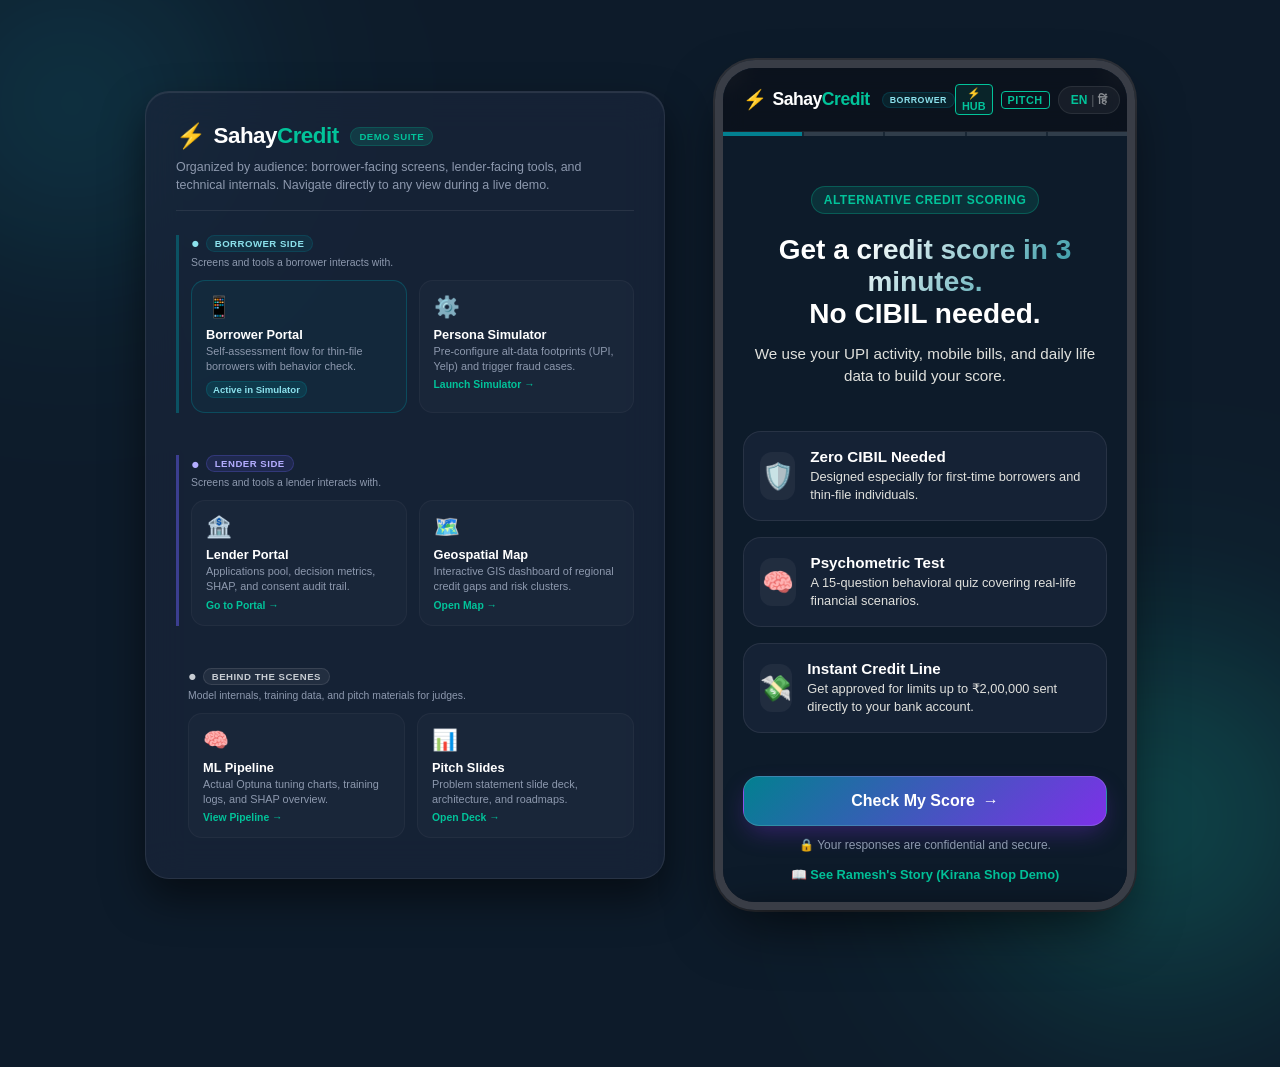
==== commit 1da10691: "feat: Wire eKYC verification into borrower flow 1. Added eKYC screen (Aadhaar + PAN + Name) between " ====
--- a/frontend/index.html
+++ b/frontend/index.html
@@ -501,6 +501,117 @@
           </div>
         </section>
 
+        <!-- ================= eKYC VERIFICATION SCREEN ================= -->
+        <section id="ekyc-screen" class="app-screen">
+          <div class="consent-header">
+            <div style="display: flex; align-items: center; gap: 8px; margin-bottom: 8px;">
+              <span style="font-size: 0.6rem; font-weight: 700; text-transform: uppercase; background: rgba(244, 162, 97, 0.15); color: #F4A261; padding: 3px 8px; border-radius: 12px; border: 1px solid rgba(244, 162, 97, 0.3); letter-spacing: 0.5px;">SANDBOX MODE</span>
+            </div>
+            <h2 id="ekyc-title" class="consent-title">Identity Verification (eKYC)</h2>
+            <p id="ekyc-subtitle" class="consent-desc">Verify your identity using Aadhaar and PAN. This is required before your credit score can be generated.</p>
+          </div>
+
+          <!-- Step 1: Document Input -->
+          <div id="ekyc-step-input" class="rbi-step-container">
+            <div style="display: flex; flex-direction: column; gap: 16px;">
+              <!-- Aadhaar Input -->
+              <div class="rbi-input-group">
+                <label for="ekyc-aadhaar-input" class="rbi-input-label" style="display: flex; align-items: center; gap: 6px;">
+                  <span style="font-size: 0.85rem;">🆔</span> Aadhaar Number
+                </label>
+                <input type="text" id="ekyc-aadhaar-input" class="rbi-input-field-text" placeholder="e.g. 2345 6789 0123" maxlength="14" autocomplete="off" style="letter-spacing: 2px; font-family: monospace;">
+                <p class="rbi-input-hint" style="font-size: 0.62rem; color: var(--text-muted); margin-top: 4px;">12-digit Aadhaar number. In sandbox mode, use any valid format.</p>
+              </div>
+
+              <!-- PAN Input -->
+              <div class="rbi-input-group">
+                <label for="ekyc-pan-input" class="rbi-input-label" style="display: flex; align-items: center; gap: 6px;">
+                  <span style="font-size: 0.85rem;">📄</span> PAN Number
+                </label>
+                <input type="text" id="ekyc-pan-input" class="rbi-input-field-text" placeholder="e.g. ABCDE1234F" maxlength="10" autocomplete="off" style="text-transform: uppercase; letter-spacing: 1px; font-family: monospace;">
+                <p class="rbi-input-hint" style="font-size: 0.62rem; color: var(--text-muted); margin-top: 4px;">10-character PAN (e.g. ABCDE1234F). Format: 5 letters, 4 digits, 1 letter.</p>
+              </div>
+
+              <!-- Name for verification -->
+              <div class="rbi-input-group">
+                <label for="ekyc-name-input" class="rbi-input-label" style="display: flex; align-items: center; gap: 6px;">
+                  <span style="font-size: 0.85rem;">👤</span> Full Name (as on documents)
+                </label>
+                <input type="text" id="ekyc-name-input" class="rbi-input-field-text" placeholder="e.g. Ramesh Kumar" autocomplete="off">
+              </div>
+            </div>
+
+            <div class="action-footer" style="margin-top: 25px;">
+              <button id="ekyc-verify-btn" class="btn btn-primary btn-glow" disabled>
+                <span id="ekyc-verify-btn-text">Verify Identity</span>
+                <span class="btn-icon">→</span>
+              </button>
+              <p style="font-size: 0.6rem; color: var(--text-muted); text-align: center; margin-top: 8px;">
+                🔒 Your documents are verified securely and never stored on our servers.
+              </p>
+            </div>
+          </div>
+
+          <!-- Step 2: Verification Processing -->
+          <div id="ekyc-step-verifying" class="rbi-step-container" style="display: none;">
+            <div class="rbi-status-header">
+              <div class="rbi-spinner">
+                <div class="spinner-circle"></div>
+              </div>
+              <h3 id="ekyc-verify-status" class="rbi-status-title">Verifying Documents...</h3>
+            </div>
+            <div class="rbi-logs-container card-glow">
+              <div class="rbi-log-line" id="ekyc-log-1">• Validating Aadhaar number format...</div>
+              <div class="rbi-log-line" id="ekyc-log-2">• Cross-checking PAN with NSDL registry...</div>
+              <div class="rbi-log-line" id="ekyc-log-3">• Matching name across documents...</div>
+              <div class="rbi-log-line" id="ekyc-log-4">• Generating verification certificate...</div>
+            </div>
+          </div>
+
+          <!-- Step 3: Success -->
+          <div id="ekyc-step-success" class="rbi-step-container" style="display: none;">
+            <div style="text-align: center; padding: 20px 0;">
+              <div style="font-size: 3rem; margin-bottom: 12px;">✅</div>
+              <h3 style="font-size: 1rem; font-weight: 700; color: var(--secondary); margin-bottom: 6px;">Identity Verified</h3>
+              <p style="font-size: 0.72rem; color: var(--text-muted); line-height: 1.45;">Your Aadhaar and PAN have been successfully verified. You can now proceed to the psychometric assessment.</p>
+            </div>
+            <div style="background: rgba(2, 195, 154, 0.06); border: 1px solid rgba(2, 195, 154, 0.15); border-radius: 10px; padding: 12px; display: flex; flex-direction: column; gap: 6px;">
+              <div style="display: flex; justify-content: space-between; font-size: 0.68rem;">
+                <span style="color: var(--text-muted);">Status</span>
+                <span style="color: var(--secondary); font-weight: 700;">Verified ✓</span>
+              </div>
+              <div style="display: flex; justify-content: space-between; font-size: 0.68rem;">
+                <span style="color: var(--text-muted);">Verification ID</span>
+                <span id="ekyc-verification-id" style="color: var(--text-main); font-weight: 600; font-family: monospace; font-size: 0.62rem;">EKYC-SANDBOX-XXX</span>
+              </div>
+              <div style="display: flex; justify-content: space-between; font-size: 0.68rem;">
+                <span style="color: var(--text-muted);">Provider</span>
+                <span style="color: var(--warning); font-weight: 600;">Sandbox (Demo)</span>
+              </div>
+            </div>
+            <div class="action-footer" style="margin-top: 20px;">
+              <button id="ekyc-proceed-btn" class="btn btn-primary btn-glow">
+                <span>Proceed to Assessment</span>
+                <span class="btn-icon">→</span>
+              </button>
+            </div>
+          </div>
+
+          <!-- Step 4: Failure -->
+          <div id="ekyc-step-failed" class="rbi-step-container" style="display: none;">
+            <div style="text-align: center; padding: 20px 0;">
+              <div style="font-size: 3rem; margin-bottom: 12px;">❌</div>
+              <h3 style="font-size: 1rem; font-weight: 700; color: #e74c3c; margin-bottom: 6px;">Verification Failed</h3>
+              <p id="ekyc-fail-reason" style="font-size: 0.72rem; color: var(--text-muted); line-height: 1.45;">Document verification could not be completed. Please check your details and try again.</p>
+            </div>
+            <div class="action-footer" style="margin-top: 20px;">
+              <button id="ekyc-retry-btn" class="btn btn-primary btn-glow">
+                <span>Try Again</span>
+              </button>
+            </div>
+          </div>
+        </section>
+
         <!-- ================= QUESTIONNAIRE SCREEN ================= -->
         <section id="quiz-screen" class="app-screen">
           <div class="quiz-progress-wrapper">
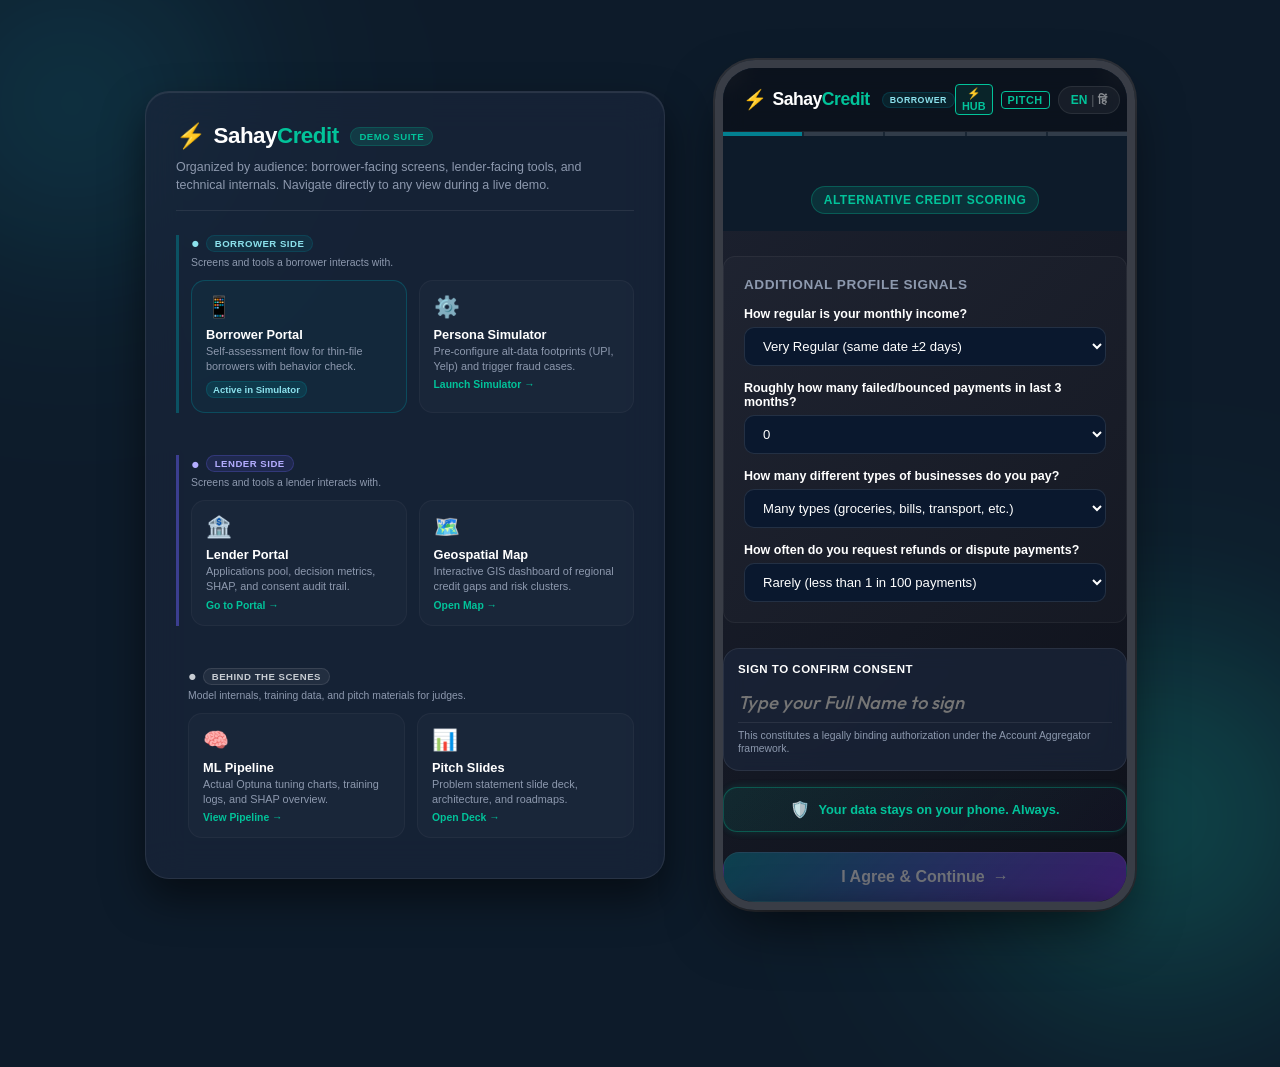
==== commit 9d6c1040: "feat: integrate local Python ML service into borrower flow & results page" ====
--- a/frontend/index.html
+++ b/frontend/index.html
@@ -324,6 +324,28 @@
                 <span id="consent-gst-disclosure" class="disclosure-text">Processed on your device. Raw data never leaves your phone.</span>
               </div>
             </div>
+            </div>
+
+            <!-- 6. Bank Transaction History (AA) — Behaviour Score -->
+            <div class="consent-card-item">
+              <div class="consent-card-header">
+                <div class="consent-card-info">
+                  <span class="consent-icon">🏦</span>
+                  <div>
+                    <h3 id="consent-behaviour-title">Bank Transaction History (AA)</h3>
+                    <p id="consent-behaviour-desc" class="consent-purpose">Analyzes cash flow stability, income regularity, and savings patterns via Account Aggregator.</p>
+                  </div>
+                </div>
+                <label class="switch-toggle" aria-label="Toggle Bank Transaction History consent">
+                  <input type="checkbox" id="consent-behaviour-toggle" checked>
+                  <span class="slider-toggle"></span>
+                </label>
+              </div>
+              <div class="privacy-disclosure">
+                <span class="lock-icon">🔒</span>
+                <span id="consent-behaviour-disclosure" class="disclosure-text">Accessed via RBI Account Aggregator framework. Consent-gated and auditable.</span>
+              </div>
+            </div>
           </div>
 
           <!-- Additional Alternative Data Footprints -->
@@ -758,6 +780,32 @@
             </div>
           </div>
 
+          <!-- ML Credit Score Card (from Python XGBoost service) -->
+          <div id="ml-score-card" style="display:none; margin-top:16px; padding:16px; border-radius:12px; border:1px solid rgba(108,99,255,0.2); background:rgba(108,99,255,0.04); transition:all 0.3s ease;">
+            <div style="display:flex; align-items:center; gap:10px; margin-bottom:10px;">
+              <span style="font-size:1.2rem;">🤖</span>
+              <h4 id="ml-card-title" style="font-size:0.82rem; font-weight:700; margin:0; color:var(--text-main);">ML Credit Score</h4>
+              <span id="ml-powered-badge" style="font-size:0.6rem; font-weight:700; padding:2px 7px; border-radius:10px; background:rgba(108,99,255,0.15); color:#9d96ff; letter-spacing:0.04em; margin-left:auto;">XGBoost · Home Credit Model</span>
+            </div>
+            <div style="display:flex; align-items:center; gap:16px;">
+              <div style="display:flex; flex-direction:column; align-items:center; background:rgba(255,255,255,0.03); border-radius:10px; padding:10px 18px; border:1px solid rgba(255,255,255,0.05);">
+                <span id="ml-credit-score-val" style="font-size:1.8rem; font-weight:800; color:var(--text-main); line-height:1;">—</span>
+                <span style="font-size:0.62rem; color:var(--text-muted); margin-top:2px;">/ 900</span>
+              </div>
+              <div style="flex:1; display:flex; flex-direction:column; gap:6px;">
+                <div style="display:flex; align-items:center; gap:8px;">
+                  <span style="font-size:0.72rem; color:var(--text-muted);">Risk Level:</span>
+                  <span id="ml-risk-badge" style="font-size:0.7rem; font-weight:700; padding:2px 10px; border-radius:6px;">—</span>
+                </div>
+                <div style="display:flex; align-items:center; gap:8px;">
+                  <span style="font-size:0.72rem; color:var(--text-muted);">Default Probability:</span>
+                  <span id="ml-default-prob" style="font-size:0.72rem; font-weight:700; color:var(--text-main);">—</span>
+                </div>
+                <p id="ml-card-desc" style="font-size:0.67rem; color:var(--text-muted); margin:0; line-height:1.4;"></p>
+              </div>
+            </div>
+          </div>
+
           <!-- Credit Limit & Recommended Interest Rate Grid -->
           <div class="results-financial-grid" style="margin-top: 20px;">
             <!-- Credit Limit Box -->
--- a/frontend/style.css
+++ b/frontend/style.css
@@ -1352,7 +1352,7 @@
 /* Statistics row */
 .stats-row {
   display: grid;
-  grid-template-columns: repeat(4, 1fr);
+  grid-template-columns: repeat(5, 1fr);
   gap: 16px;
   margin-bottom: 24px;
 }
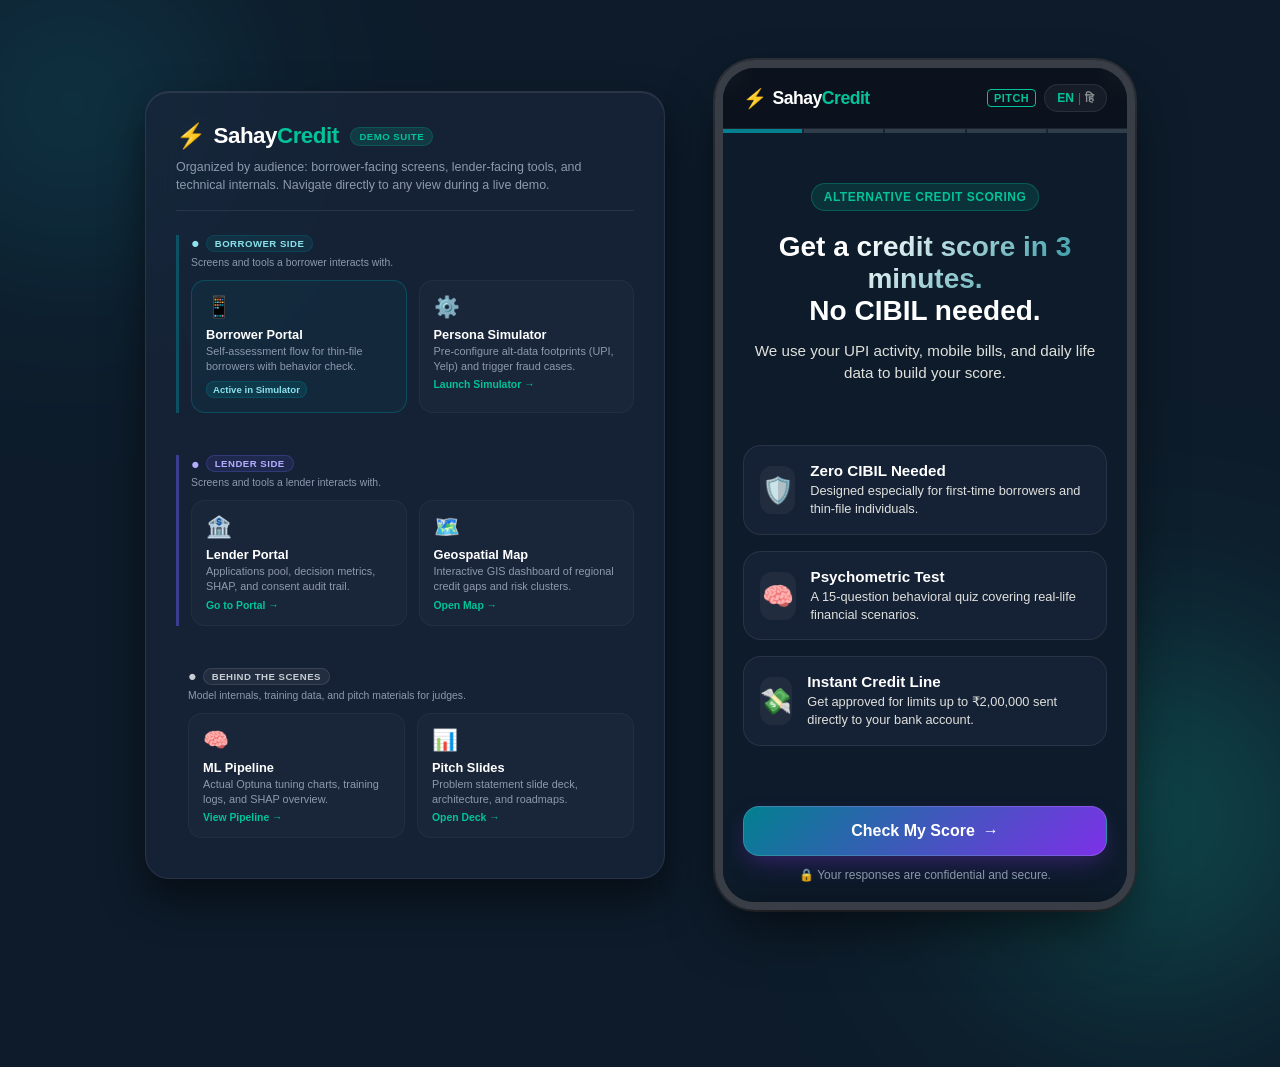
==== commit 1377c65e: "style: replace SBI with UCO Bank and Axis Bank with SBI in bank selector grid" ====
--- a/frontend/index.html
+++ b/frontend/index.html
@@ -131,15 +131,15 @@
         <div class="logo-area">
           <span class="logo-accent">⚡</span>
           <span class="logo-text">Sahay<span class="logo-sub">Credit</span></span>
-          <span class="role-badge borrower-badge" style="font-size: 0.55rem; font-weight: 700; text-transform: uppercase; background: rgba(2, 128, 144, 0.15); color: #8ce1ec; padding: 2px 7px; border-radius: 10px; border: 1px solid rgba(2, 128, 144, 0.25); margin-left: 6px; letter-spacing: 0.5px; vertical-align: middle;">Borrower</span>
+          <span class="role-badge borrower-badge" style="display: none; font-size: 0.55rem; font-weight: 700; text-transform: uppercase; background: rgba(2, 128, 144, 0.15); color: #8ce1ec; padding: 2px 7px; border-radius: 10px; border: 1px solid rgba(2, 128, 144, 0.25); margin-left: 6px; letter-spacing: 0.5px; vertical-align: middle;">Borrower</span>
         </div>
         <div style="display: flex; align-items: center; gap: 8px;">
-          <button id="demo-hub-toggle-btn" style="font-size: 0.68rem; color: var(--secondary); background: rgba(2, 195, 154, 0.1); border: 1px solid var(--secondary); border-radius: 4px; padding: 2px 6px; font-weight: 700; cursor: pointer; transition: all 0.2s ease;">⚡ HUB</button>
+          <button id="demo-hub-toggle-btn" style="display: none; font-size: 0.68rem; color: var(--secondary); background: rgba(2, 195, 154, 0.1); border: 1px solid var(--secondary); border-radius: 4px; padding: 2px 6px; font-weight: 700; cursor: pointer; transition: all 0.2s ease;">⚡ HUB</button>
           <a href="pitch.html" style="font-size: 0.68rem; color: var(--secondary); text-decoration: none; border: 1px solid var(--secondary); border-radius: 4px; padding: 2px 6px; font-weight: 700; letter-spacing: 0.5px; transition: all 0.2s ease;">PITCH</a>
           <button id="lang-toggle-btn" class="lang-toggle" aria-label="Toggle language">
             <span class="lang-text active" data-lang="en">EN</span>
             <span class="lang-divider">|</span>
-            <span class="lang-text" data-lang="hi">हिं</span>
+            <span class="lang-text" data-lang="hi">हि</span>
           </button>
         </div>
       </header>
@@ -203,7 +203,7 @@
             <p id="privacy-notice" class="privacy-text">
               🔒 Your responses are confidential and secure.
             </p>
-            <a href="demo.html" class="demo-link" style="display: block; text-align: center; margin-top: 15px; font-size: 0.8rem; color: var(--secondary); text-decoration: none; font-weight: 600; transition: all 0.2s ease;">
+            <a href="demo.html" class="demo-link" style="display: none; text-align: center; margin-top: 15px; font-size: 0.8rem; color: var(--secondary); text-decoration: none; font-weight: 600; transition: all 0.2s ease;">
               📖 See Ramesh's Story (Kirana Shop Demo)
             </a>
           </div>
@@ -324,10 +324,9 @@
                 <span id="consent-gst-disclosure" class="disclosure-text">Processed on your device. Raw data never leaves your phone.</span>
               </div>
             </div>
-            </div>
 
             <!-- 6. Bank Transaction History (AA) — Behaviour Score -->
-            <div class="consent-card-item">
+            <div class="consent-card-item" style="display: none;">
               <div class="consent-card-header">
                 <div class="consent-card-info">
                   <span class="consent-icon">🏦</span>
@@ -349,7 +348,7 @@
           </div>
 
           <!-- Additional Alternative Data Footprints -->
-          <div class="additional-footprints-section card-glow" style="margin-top: 25px; padding: 20px; background: rgba(255,255,255,0.02); border-radius: 12px; border: 1px solid rgba(255,255,255,0.05); margin-bottom: 25px;">
+          <div class="additional-footprints-section card-glow" style="display: none; margin-top: 25px; padding: 20px; background: rgba(255,255,255,0.02); border-radius: 12px; border: 1px solid rgba(255,255,255,0.05); margin-bottom: 25px;">
             <h3 id="consent-footprints-headline" class="rbi-section-label" style="margin-top: 0; margin-bottom: 15px;">Additional Profile Signals</h3>
             
             <div class="footprints-grid" style="display: grid; grid-template-columns: 1fr; gap: 15px;">
@@ -437,9 +436,9 @@
           <div id="rbi-step-bank-selection" class="rbi-step-container">
             <h3 id="lbl-select-bank" class="rbi-section-label">Select Your Primary Bank</h3>
             <div class="rbi-banks-grid">
-              <button type="button" class="rbi-bank-btn" data-bank="SBI">
-                <span class="bank-logo">🏛️</span>
-                <span class="bank-name">State Bank of India</span>
+              <button type="button" class="rbi-bank-btn" data-bank="UCO">
+                <span class="bank-logo">🏢</span>
+                <span class="bank-name">UCO Bank</span>
               </button>
               <button type="button" class="rbi-bank-btn" data-bank="HDFC">
                 <span class="bank-logo">🏦</span>
@@ -449,9 +448,9 @@
                 <span class="bank-logo">💳</span>
                 <span class="bank-name">ICICI Bank</span>
               </button>
-              <button type="button" class="rbi-bank-btn" data-bank="Axis">
-                <span class="bank-logo">📊</span>
-                <span class="bank-name">Axis Bank</span>
+              <button type="button" class="rbi-bank-btn" data-bank="SBI">
+                <span class="bank-logo">🏛️</span>
+                <span class="bank-name">State Bank of India</span>
               </button>
             </div>
 
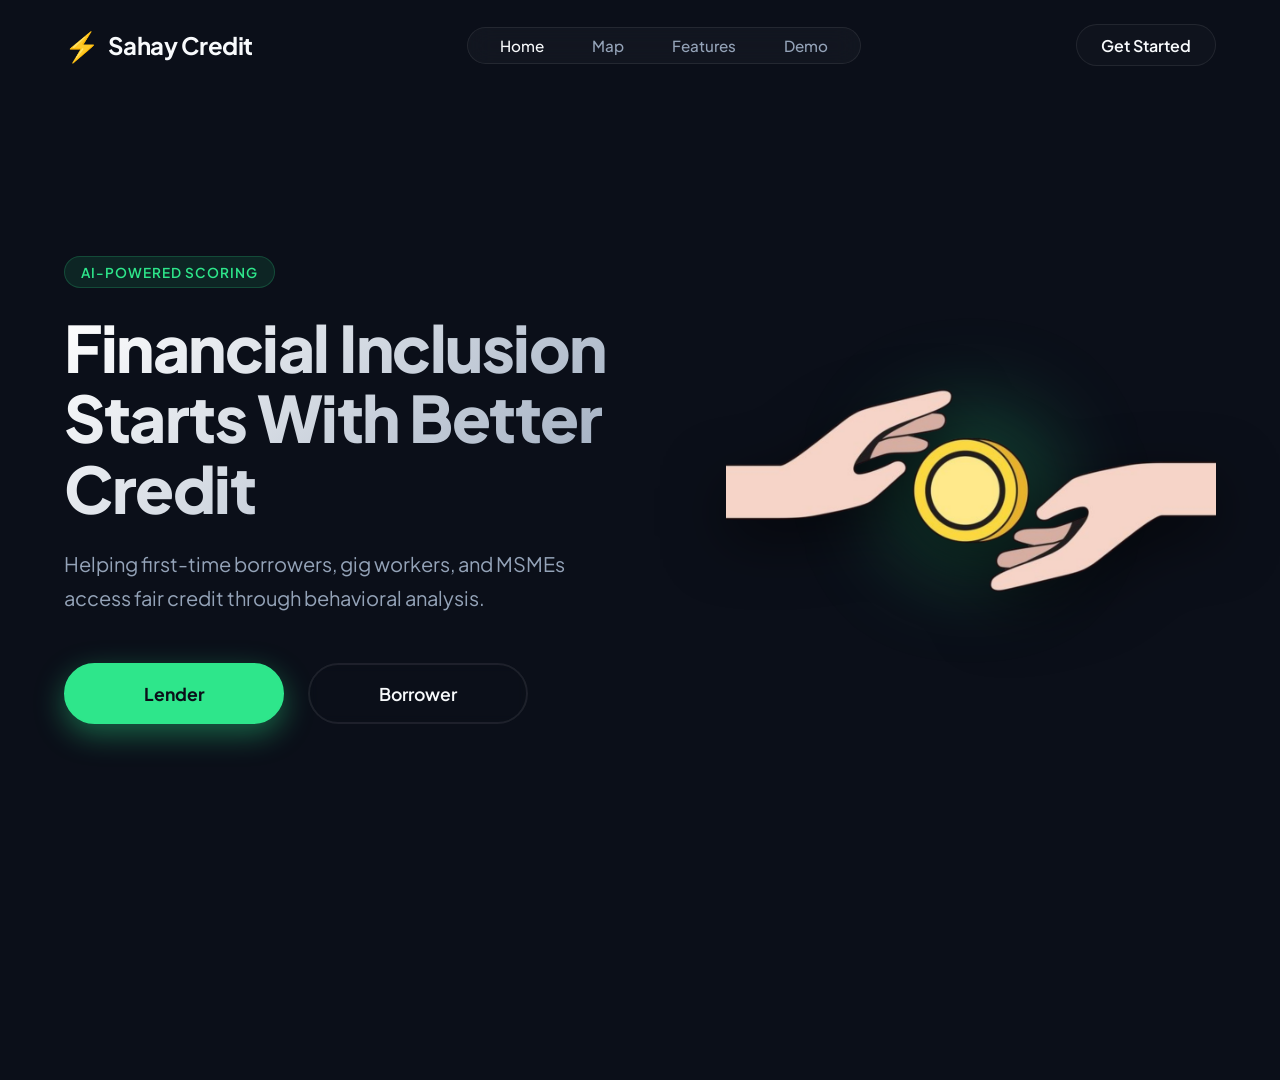
==== commit 8ee0d45c: "style: refine landing page design and use transparent hands image" ====
--- a/frontend/index.html
+++ b/frontend/index.html
@@ -1,1590 +1,375 @@
 <!DOCTYPE html>
 <html lang="en">
 <head>
-  <meta charset="UTF-8">
-  <meta name="viewport" content="width=device-width, initial-scale=1.0">
-  <title>SahayCredit Onboarding - Alternate Credit Scoring</title>
-  
-  <!-- Premium Modern Typography -->
-  <link rel="preconnect" href="https://fonts.googleapis.com">
-  <link rel="preconnect" href="https://fonts.gstatic.com" crossorigin>
-  <link href="https://fonts.googleapis.com/css2?family=Outfit:wght@300;400;500;600;700;800&family=Noto+Sans:wght@300;400;500;600;700&display=swap" rel="stylesheet">
-  
-  <!-- Custom Styling -->
-  <link rel="stylesheet" href="style.css">
+    <meta charset="UTF-8">
+    <meta name="viewport" content="width=device-width, initial-scale=1.0">
+    <title>SahayCredit - Better Credit Decisions</title>
+    <!-- Using a premium geometric sans-serif font -->
+    <link href="https://fonts.googleapis.com/css2?family=Plus+Jakarta+Sans:wght@300;400;500;600;700;800&display=swap" rel="stylesheet">
+    <style>
+        :root {
+            --bg-color: #0b0f19;
+            --surface: rgba(255, 255, 255, 0.03);
+            --border: rgba(255, 255, 255, 0.08);
+            --text-main: #f8fafc;
+            --text-sub: #94a3b8;
+            --mint-green: #2ee68b;
+            --mint-glow: rgba(46, 230, 139, 0.4);
+            --blue-glow: rgba(56, 189, 248, 0.15);
+        }
+
+        * {
+            margin: 0;
+            padding: 0;
+            box-sizing: border-box;
+        }
+
+        body, html {
+            width: 100%;
+            height: 100vh;
+            font-family: 'Plus Jakarta Sans', sans-serif;
+            background-color: var(--bg-color);
+            color: var(--text-main);
+            overflow: hidden;
+            position: relative;
+        }
+
+        /* Minimal Tech/Grid Background */
+        body::before {
+            content: '';
+            position: absolute;
+            top: 0; left: 0; right: 0; bottom: 0;
+            background-image: 
+                linear-gradient(rgba(255, 255, 255, 0.03) 1px, transparent 1px),
+                linear-gradient(90deg, rgba(255, 255, 255, 0.03) 1px, transparent 1px);
+            background-size: 50px 50px;
+            z-index: -2;
+            mask-image: radial-gradient(circle at center, black, transparent 80%);
+            -webkit-mask-image: radial-gradient(circle at center, black, transparent 80%);
+        }
+
+        /* Glowing ambient orbs */
+        .ambient-glow-1 {
+            position: absolute;
+            top: -10%; left: -10%;
+            width: 50vw; height: 50vw;
+            background: radial-gradient(circle, var(--blue-glow) 0%, transparent 70%);
+            border-radius: 50%;
+            z-index: -1;
+            filter: blur(60px);
+        }
+
+        .ambient-glow-2 {
+            position: absolute;
+            bottom: -20%; right: -10%;
+            width: 60vw; height: 60vw;
+            background: radial-gradient(circle, rgba(46, 230, 139, 0.1) 0%, transparent 70%);
+            border-radius: 50%;
+            z-index: -1;
+            filter: blur(60px);
+        }
+
+        /* Header / Glassmorphism */
+        header {
+            display: flex;
+            justify-content: space-between;
+            align-items: center;
+            padding: 1.5rem 5%;
+            max-width: 1400px;
+            margin: 0 auto;
+            width: 100%;
+            position: relative;
+            z-index: 10;
+        }
+
+        .logo {
+            display: flex;
+            align-items: center;
+            gap: 0.5rem;
+            font-size: 1.5rem;
+            font-weight: 700;
+            letter-spacing: -0.5px;
+        }
+
+        .logo-icon {
+            color: var(--mint-green);
+            font-size: 1.8rem;
+        }
+
+        nav {
+            display: flex;
+            align-items: center;
+            gap: 3rem;
+            background: var(--surface);
+            padding: 0.5rem 2rem;
+            border-radius: 50px;
+            border: 1px solid var(--border);
+            backdrop-filter: blur(12px);
+            -webkit-backdrop-filter: blur(12px);
+        }
+
+        nav a {
+            color: var(--text-sub);
+            text-decoration: none;
+            font-weight: 500;
+            font-size: 0.95rem;
+            transition: color 0.3s ease;
+        }
+
+        nav a.active, nav a:hover {
+            color: var(--text-main);
+        }
+
+        .nav-right {
+            display: flex;
+            align-items: center;
+        }
+
+        .btn-outline {
+            border: 1px solid var(--border);
+            background: rgba(255,255,255,0.02);
+            padding: 0.6rem 1.5rem;
+            border-radius: 50px;
+            color: var(--text-main);
+            font-weight: 600;
+            text-decoration: none;
+            transition: all 0.3s ease;
+        }
+
+        .btn-outline:hover {
+            border-color: var(--mint-green);
+            background: rgba(46, 230, 139, 0.05);
+            color: var(--mint-green);
+        }
+
+        main {
+            display: flex;
+            flex-direction: row;
+            align-items: center;
+            justify-content: space-between;
+            min-height: calc(100vh - 100px);
+            padding: 2rem 5%;
+            max-width: 1400px;
+            margin: 0 auto;
+            width: 100%;
+            position: relative;
+            z-index: 2;
+        }
+
+        .content-left {
+            flex: 1.1;
+            padding-right: 4rem;
+        }
+
+        .badge {
+            display: inline-block;
+            padding: 0.4rem 1rem;
+            background: rgba(46, 230, 139, 0.1);
+            color: var(--mint-green);
+            border: 1px solid rgba(46, 230, 139, 0.2);
+            border-radius: 50px;
+            font-size: 0.85rem;
+            font-weight: 600;
+            letter-spacing: 1px;
+            text-transform: uppercase;
+            margin-bottom: 1.5rem;
+        }
+
+        .content-left h1 {
+            font-size: 4rem;
+            line-height: 1.1;
+            font-weight: 800;
+            margin-bottom: 1.5rem;
+            letter-spacing: -1.5px;
+            background: linear-gradient(135deg, #ffffff 0%, #94a3b8 100%);
+            -webkit-background-clip: text;
+            -webkit-text-fill-color: transparent;
+        }
+
+        .content-left p {
+            font-size: 1.25rem;
+            line-height: 1.7;
+            color: var(--text-sub);
+            margin-bottom: 3rem;
+            font-weight: 400;
+            max-width: 90%;
+        }
+
+        .action-buttons {
+            display: flex;
+            gap: 1.5rem;
+        }
+
+        .btn-primary {
+            display: inline-flex;
+            justify-content: center;
+            align-items: center;
+            background-color: var(--mint-green);
+            color: #0b0f19;
+            font-weight: 700;
+            font-size: 1.1rem;
+            padding: 1.1rem 3rem;
+            border-radius: 50px;
+            text-decoration: none;
+            box-shadow: 0 10px 30px var(--mint-glow);
+            transition: all 0.3s cubic-bezier(0.4, 0, 0.2, 1);
+            border: 2px solid var(--mint-green);
+            flex: 1;
+            max-width: 220px;
+        }
+
+        .btn-primary:hover {
+            transform: translateY(-3px) scale(1.02);
+            box-shadow: 0 15px 40px rgba(46, 230, 139, 0.6);
+        }
+
+        .btn-secondary {
+            display: inline-flex;
+            justify-content: center;
+            align-items: center;
+            background-color: transparent;
+            color: var(--text-main);
+            font-weight: 600;
+            font-size: 1.1rem;
+            padding: 1.1rem 3rem;
+            border-radius: 50px;
+            text-decoration: none;
+            border: 2px solid var(--border);
+            transition: all 0.3s cubic-bezier(0.4, 0, 0.2, 1);
+            flex: 1;
+            max-width: 220px;
+            backdrop-filter: blur(5px);
+        }
+
+        .btn-secondary:hover {
+            border-color: rgba(255,255,255,0.3);
+            background: rgba(255,255,255,0.05);
+            transform: translateY(-3px);
+        }
+
+        /* Right Side Image Styling */
+        .content-right {
+            flex: 0.9;
+            display: flex;
+            justify-content: center;
+            align-items: center;
+            position: relative;
+        }
+
+        /* Image Backdrop Glow */
+        .image-glow {
+            position: absolute;
+            width: 70%;
+            height: 70%;
+            background: radial-gradient(circle, var(--mint-glow) 0%, transparent 60%);
+            filter: blur(40px);
+            z-index: 1;
+            animation: pulse 4s ease-in-out infinite alternate;
+        }
+
+        .content-right img {
+            width: 100%;
+            max-width: 600px;
+            height: auto;
+            position: relative;
+            z-index: 2;
+            filter: drop-shadow(0 20px 30px rgba(0,0,0,0.5));
+        }
+
+        @keyframes float {
+            0% { transform: translateY(0px); }
+            50% { transform: translateY(-15px); }
+            100% { transform: translateY(0px); }
+        }
+
+        @keyframes pulse {
+            0% { opacity: 0.5; transform: scale(1); }
+            100% { opacity: 0.8; transform: scale(1.1); }
+        }
+
+        /* Responsive */
+        @media (max-width: 1024px) {
+            header {
+                flex-direction: column;
+                gap: 1.5rem;
+            }
+            nav {
+                width: 100%;
+                justify-content: center;
+                gap: 1.5rem;
+            }
+            .nav-right {
+                display: none;
+            }
+            main {
+                flex-direction: column;
+                text-align: center;
+                padding-top: 3rem;
+            }
+            .content-left {
+                padding-right: 0;
+                margin-bottom: 4rem;
+                display: flex;
+                flex-direction: column;
+                align-items: center;
+            }
+            .content-left h1 {
+                font-size: 3rem;
+            }
+            .content-left p {
+                max-width: 100%;
+            }
+            .action-buttons {
+                justify-content: center;
+                width: 100%;
+                flex-wrap: wrap;
+            }
+            .content-right {
+                width: 100%;
+                margin-bottom: 3rem;
+            }
+        }
+    </style>
 </head>
 <body>
 
-  <!-- Background decorative elements for rich aesthetics -->
-  <div class="bg-glow bg-glow-1"></div>
-  <div class="bg-glow bg-glow-2"></div>
-
-  <!-- Unified Page Wrapper for Side-by-Side Desktop layout -->
-  <div class="page-wrapper">
-
-    <!-- Desktop Left Sidebar: Demo Hub Dashboard -->
-    <aside class="demo-hub-desktop" id="demo-hub-desktop">
-      <div class="hub-header">
-        <div class="logo-area">
-          <span class="logo-accent" style="font-size: 1.5rem;">⚡</span>
-          <span class="logo-text" style="font-size: 1.4rem; font-weight: 800; color: var(--text-main);">Sahay<span class="logo-sub" style="color: var(--secondary);">Credit</span> <span class="hub-tag" style="font-size: 0.6rem; font-weight: 700; text-transform: uppercase; background: rgba(2, 195, 154, 0.15); color: var(--secondary); padding: 3px 8px; border-radius: 12px; border: 1px solid rgba(2, 195, 154, 0.2); margin-left: 6px; letter-spacing: 0.5px; vertical-align: middle;">Demo Suite</span></span>
+    <div class="ambient-glow-1"></div>
+    <div class="ambient-glow-2"></div>
+
+    <header>
+        <div class="logo">
+            <span class="logo-icon">⚡</span>
+            Sahay Credit
         </div>
-        <p class="hub-subtitle" style="font-size: 0.78rem; color: var(--text-muted); line-height: 1.45; margin-top: 8px;">
-          Organized by audience: borrower-facing screens, lender-facing tools, and technical internals. Navigate directly to any view during a live demo.
-        </p>
-      </div>
-
-      <!-- ── Section A: Borrower Side ── -->
-      <div class="hub-section" style="margin-bottom: 18px; border-left: 3px solid rgba(2, 128, 144, 0.5); padding-left: 12px;">
-        <div style="display: flex; align-items: center; gap: 6px; margin-bottom: 4px;">
-          <span style="font-size: 0.9rem; color: #8ce1ec; line-height: 1;" aria-hidden="true">●</span>
-          <span style="font-size: 0.6rem; font-weight: 700; text-transform: uppercase; background: rgba(2, 128, 144, 0.15); color: #8ce1ec; padding: 2px 8px; border-radius: 10px; border: 1px solid rgba(2, 128, 144, 0.25); letter-spacing: 0.5px;">Borrower Side</span>
+        <nav>
+            <a href="#" class="active">Home</a>
+            <a href="map.html">Map</a>
+            <a href="#">Features</a>
+            <a href="demo.html">Demo</a>
+        </nav>
+        <div class="nav-right">
+            <a href="borrower.html" class="btn-outline">Get Started</a>
         </div>
-        <p style="font-size: 0.65rem; color: var(--text-muted); margin: 0 0 10px 0; line-height: 1.35;">Screens and tools a borrower interacts with.</p>
-
-        <div class="hub-grid" style="display: grid; grid-template-columns: 1fr 1fr; gap: 12px;">
-          <div class="hub-card active" style="background: rgba(2, 128, 144, 0.08); border: 1px solid var(--border-accent); border-radius: 14px; padding: 14px; display: flex; flex-direction: column; gap: 6px;">
-            <div class="hub-card-icon" style="font-size: 1.3rem;">📱</div>
-            <div class="hub-card-content">
-              <h4 style="font-size: 0.8rem; font-weight: 700; color: var(--text-main); margin-bottom: 2px;">Borrower Portal</h4>
-              <p style="font-size: 0.68rem; color: var(--text-muted); line-height: 1.35; margin-bottom: 6px;">Self-assessment flow for thin-file borrowers with behavior check.</p>
-              <span class="badge active-badge" style="font-size: 0.6rem; font-weight: 700; padding: 2px 6px; border-radius: 8px; background: rgba(2, 128, 144, 0.2); color: #8ce1ec; border: 1px solid rgba(2, 128, 144, 0.3); width: max-content; display: inline-block;">Active in Simulator</span>
+    </header>
+
+    <main>
+        <div class="content-left">
+            <div class="badge">AI-Powered Scoring</div>
+            <h1>Financial Inclusion Starts With Better Credit</h1>
+            <p>Helping first-time borrowers, gig workers, and MSMEs access fair credit through behavioral analysis.</p>
+            
+            <div class="action-buttons">
+                <a href="lender.html" class="btn-primary">Lender</a>
+                <a href="borrower.html" class="btn-secondary">Borrower</a>
             </div>
-          </div>
-
-          <a href="demo.html" class="hub-card" style="background: rgba(255, 255, 255, 0.02); border: 1px solid rgba(255, 255, 255, 0.04); border-radius: 14px; padding: 14px; display: flex; flex-direction: column; gap: 6px; text-decoration: none; color: inherit; transition: all 0.2s;">
-            <div class="hub-card-icon" style="font-size: 1.3rem;">⚙️</div>
-            <div class="hub-card-content">
-              <h4 style="font-size: 0.8rem; font-weight: 700; color: var(--text-main); margin-bottom: 2px;">Persona Simulator</h4>
-              <p style="font-size: 0.68rem; color: var(--text-muted); line-height: 1.35; margin-bottom: 6px;">Pre-configure alt-data footprints (UPI, Yelp) and trigger fraud cases.</p>
-              <span class="badge-link" style="font-size: 0.65rem; font-weight: 700; color: var(--secondary); display: flex; align-items: center;">Launch Simulator →</span>
-            </div>
-          </a>
         </div>
-      </div>
-
-      <!-- ── Section B: Lender Side ── -->
-      <div class="hub-section" style="margin-bottom: 18px; border-left: 3px solid rgba(108, 99, 255, 0.45); padding-left: 12px;">
-        <div style="display: flex; align-items: center; gap: 6px; margin-bottom: 4px;">
-          <span style="font-size: 0.9rem; color: #b3adff; line-height: 1;" aria-hidden="true">●</span>
-          <span style="font-size: 0.6rem; font-weight: 700; text-transform: uppercase; background: rgba(108, 99, 255, 0.12); color: #b3adff; padding: 2px 8px; border-radius: 10px; border: 1px solid rgba(108, 99, 255, 0.25); letter-spacing: 0.5px;">Lender Side</span>
+
+        <div class="content-right">
+            <div class="image-glow"></div>
+            <!-- Using the transparent image uploaded by the user -->
+            <img src="hands.png" alt="Hands holding glowing gold coin">
         </div>
-        <p style="font-size: 0.65rem; color: var(--text-muted); margin: 0 0 10px 0; line-height: 1.35;">Screens and tools a lender interacts with.</p>
-
-        <div class="hub-grid" style="display: grid; grid-template-columns: 1fr 1fr; gap: 12px;">
-          <a href="lender.html" class="hub-card" style="background: rgba(255, 255, 255, 0.02); border: 1px solid rgba(255, 255, 255, 0.04); border-radius: 14px; padding: 14px; display: flex; flex-direction: column; gap: 6px; text-decoration: none; color: inherit; transition: all 0.2s;">
-            <div class="hub-card-icon" style="font-size: 1.3rem;">🏦</div>
-            <div class="hub-card-content">
-              <h4 style="font-size: 0.8rem; font-weight: 700; color: var(--text-main); margin-bottom: 2px;">Lender Portal</h4>
-              <p style="font-size: 0.68rem; color: var(--text-muted); line-height: 1.35; margin-bottom: 6px;">Applications pool, decision metrics, SHAP, and consent audit trail.</p>
-              <span class="badge-link" style="font-size: 0.65rem; font-weight: 700; color: var(--secondary); display: flex; align-items: center;">Go to Portal →</span>
-            </div>
-          </a>
-
-          <a href="map.html" class="hub-card" style="background: rgba(255, 255, 255, 0.02); border: 1px solid rgba(255, 255, 255, 0.04); border-radius: 14px; padding: 14px; display: flex; flex-direction: column; gap: 6px; text-decoration: none; color: inherit; transition: all 0.2s;">
-            <div class="hub-card-icon" style="font-size: 1.3rem;">🗺️</div>
-            <div class="hub-card-content">
-              <h4 style="font-size: 0.8rem; font-weight: 700; color: var(--text-main); margin-bottom: 2px;">Geospatial Map</h4>
-              <p style="font-size: 0.68rem; color: var(--text-muted); line-height: 1.35; margin-bottom: 6px;">Interactive GIS dashboard of regional credit gaps and risk clusters.</p>
-              <span class="badge-link" style="font-size: 0.65rem; font-weight: 700; color: var(--secondary); display: flex; align-items: center;">Open Map →</span>
-            </div>
-          </a>
-        </div>
-      </div>
-
-      <!-- ── Section C: Behind the Scenes ── -->
-      <div class="hub-section" style="margin-bottom: 10px; padding-left: 12px;">
-        <div style="display: flex; align-items: center; gap: 6px; margin-bottom: 4px;">
-          <span style="font-size: 0.9rem; color: #c8cdd3; line-height: 1;" aria-hidden="true">●</span>
-          <span style="font-size: 0.6rem; font-weight: 700; text-transform: uppercase; background: rgba(255, 255, 255, 0.06); color: #c8cdd3; padding: 2px 8px; border-radius: 10px; border: 1px solid rgba(255, 255, 255, 0.1); letter-spacing: 0.5px;">Behind the Scenes</span>
-        </div>
-        <p style="font-size: 0.65rem; color: var(--text-muted); margin: 0 0 10px 0; line-height: 1.35;">Model internals, training data, and pitch materials for judges.</p>
-
-        <div class="hub-grid" style="display: grid; grid-template-columns: 1fr 1fr; gap: 12px;">
-          <a href="ml_pipeline.html" class="hub-card" style="background: rgba(255, 255, 255, 0.02); border: 1px solid rgba(255, 255, 255, 0.04); border-radius: 14px; padding: 14px; display: flex; flex-direction: column; gap: 6px; text-decoration: none; color: inherit; transition: all 0.2s;">
-            <div class="hub-card-icon" style="font-size: 1.3rem;">🧠</div>
-            <div class="hub-card-content">
-              <h4 style="font-size: 0.8rem; font-weight: 700; color: var(--text-main); margin-bottom: 2px;">ML Pipeline</h4>
-              <p style="font-size: 0.68rem; color: var(--text-muted); line-height: 1.35; margin-bottom: 6px;">Actual Optuna tuning charts, training logs, and SHAP overview.</p>
-              <span class="badge-link" style="font-size: 0.65rem; font-weight: 700; color: var(--secondary); display: flex; align-items: center;">View Pipeline →</span>
-            </div>
-          </a>
-
-          <a href="pitch.html" class="hub-card" style="background: rgba(255, 255, 255, 0.02); border: 1px solid rgba(255, 255, 255, 0.04); border-radius: 14px; padding: 14px; display: flex; flex-direction: column; gap: 6px; text-decoration: none; color: inherit; transition: all 0.2s;">
-            <div class="hub-card-icon" style="font-size: 1.3rem;">📊</div>
-            <div class="hub-card-content">
-              <h4 style="font-size: 0.8rem; font-weight: 700; color: var(--text-main); margin-bottom: 2px;">Pitch Slides</h4>
-              <p style="font-size: 0.68rem; color: var(--text-muted); line-height: 1.35; margin-bottom: 6px;">Problem statement slide deck, architecture, and roadmaps.</p>
-              <span class="badge-link" style="font-size: 0.65rem; font-weight: 700; color: var(--secondary); display: flex; align-items: center;">Open Deck →</span>
-            </div>
-          </a>
-        </div>
-      </div>
-    </aside>
-
-    <!-- Main Mobile Device Frame Mockup for Desktop -->
-    <div class="device-frame">
-    <div class="device-screen">
-      
-      <!-- Top Action Bar (Persistent Language Toggle & Logo Icon) -->
-      <header class="app-header">
-        <div class="logo-area">
-          <span class="logo-accent">⚡</span>
-          <span class="logo-text">Sahay<span class="logo-sub">Credit</span></span>
-          <span class="role-badge borrower-badge" style="display: none; font-size: 0.55rem; font-weight: 700; text-transform: uppercase; background: rgba(2, 128, 144, 0.15); color: #8ce1ec; padding: 2px 7px; border-radius: 10px; border: 1px solid rgba(2, 128, 144, 0.25); margin-left: 6px; letter-spacing: 0.5px; vertical-align: middle;">Borrower</span>
-        </div>
-        <div style="display: flex; align-items: center; gap: 8px;">
-          <button id="demo-hub-toggle-btn" style="display: none; font-size: 0.68rem; color: var(--secondary); background: rgba(2, 195, 154, 0.1); border: 1px solid var(--secondary); border-radius: 4px; padding: 2px 6px; font-weight: 700; cursor: pointer; transition: all 0.2s ease;">⚡ HUB</button>
-          <a href="pitch.html" style="font-size: 0.68rem; color: var(--secondary); text-decoration: none; border: 1px solid var(--secondary); border-radius: 4px; padding: 2px 6px; font-weight: 700; letter-spacing: 0.5px; transition: all 0.2s ease;">PITCH</a>
-          <button id="lang-toggle-btn" class="lang-toggle" aria-label="Toggle language">
-            <span class="lang-text active" data-lang="en">EN</span>
-            <span class="lang-divider">|</span>
-            <span class="lang-text" data-lang="hi">हि</span>
-          </button>
-        </div>
-      </header>
-
-      <!-- Borrower Flow Top Segmented Progress Indicator -->
-      <div id="borrower-progress-bar" class="borrower-progress-bar">
-        <div class="progress-segment active" data-step="welcome-screen"></div>
-        <div class="progress-segment" data-step="consent-screen"></div>
-        <div class="progress-segment" data-step="quiz-screen"></div>
-        <div class="progress-segment" data-step="processing-screen"></div>
-        <div class="progress-segment" data-step="result-screen"></div>
-      </div>
-
-      <!-- Main Dynamic Content Wrapper -->
-      <main class="content-container">
-        
-        <!-- ================= WELCOME SCREEN ================= -->
-        <section id="welcome-screen" class="app-screen active">
-          <div class="welcome-hero animate-fade-in">
-            <div class="hero-badge">
-              <span id="welcome-badge-text">Alternative Scoring</span>
-            </div>
-            <h1 class="hero-title">
-              <span id="welcome-title-top" class="text-gradient">Get a credit score in 3 minutes.</span>
-              <span id="welcome-title-bottom">No CIBIL needed.</span>
-            </h1>
-            <p id="welcome-subtitle" class="hero-desc">
-              We use your UPI activity, mobile bills, and daily life data to build your score.
-            </p>
-          </div>
-
-          <div class="features-list animate-fade-in delay-1">
-            <div class="feature-card">
-              <div class="feature-icon">🛡️</div>
-              <div class="feature-info">
-                <h3 id="feature-1-title">Zero CIBIL Needed</h3>
-                <p id="feature-1-desc">Designed especially for first-time borrowers and thin-file individuals.</p>
-              </div>
-            </div>
-            <div class="feature-card">
-              <div class="feature-icon">🧠</div>
-              <div class="feature-info">
-                <h3 id="feature-2-title">Psychometric Test</h3>
-                <p id="feature-2-desc">A 15-question behavioral quiz covering real-life financial scenarios.</p>
-              </div>
-            </div>
-            <div class="feature-card">
-              <div class="feature-icon">💸</div>
-              <div class="feature-info">
-                <h3 id="feature-3-title">Instant Credit Line</h3>
-                <p id="feature-3-desc">Get approved for limits up to ₹2,00,000 sent directly to your bank account.</p>
-              </div>
-            </div>
-          </div>
-
-          <div class="action-footer animate-fade-in delay-2">
-            <button id="start-btn" class="btn btn-primary btn-glow">
-              <span id="start-btn-text">Check My Score</span>
-              <span class="btn-icon">→</span>
-            </button>
-            <p id="privacy-notice" class="privacy-text">
-              🔒 Your responses are confidential and secure.
-            </p>
-            <a href="demo.html" class="demo-link" style="display: none; text-align: center; margin-top: 15px; font-size: 0.8rem; color: var(--secondary); text-decoration: none; font-weight: 600; transition: all 0.2s ease;">
-              📖 See Ramesh's Story (Kirana Shop Demo)
-            </a>
-          </div>
-        </section>
-
-        <!-- ================= CONSENT & DATA-SHARING SCREEN ================= -->
-        <section id="consent-screen" class="app-screen">
-          <div class="consent-header">
-            <div class="rbi-badge">
-              <span class="rbi-dot">●</span> <span id="consent-rbi-text">RBI Account Aggregator Framework</span>
-            </div>
-            <h2 id="consent-headline" class="consent-title">Share Alternate Data</h2>
-            <p id="consent-subtitle" class="consent-desc">Configure what data you want to share. Raw data never leaves your device — only encrypted gradients are shared.</p>
-          </div>
-
-          <div class="consents-list">
-            <!-- 1. UPI/Bank Transactions -->
-            <div class="consent-card-item">
-              <div class="consent-card-header">
-                <div class="consent-card-info">
-                  <span class="consent-icon">📊</span>
-                  <div>
-                    <h3 id="consent-upi-title">UPI & Bank Transactions</h3>
-                    <p id="consent-upi-desc" class="consent-purpose">Analyzes income patterns to maximize your credit limit (via RBI Account Aggregator).</p>
-                  </div>
-                </div>
-                <label class="switch-toggle" aria-label="Toggle UPI and bank transaction consent">
-                  <input type="checkbox" id="consent-upi-toggle" checked>
-                  <span class="slider-toggle"></span>
-                </label>
-              </div>
-              <div class="privacy-disclosure">
-                <span class="lock-icon">🔒</span>
-                <span id="consent-upi-disclosure" class="disclosure-text">Processed on your device. Raw data never leaves your phone.</span>
-              </div>
-            </div>
-
-            <!-- 2. Mobile Bill History -->
-            <div class="consent-card-item">
-              <div class="consent-card-header">
-                <div class="consent-card-info">
-                  <span class="consent-icon">📱</span>
-                  <div>
-                    <h3 id="consent-bills-title">Mobile Bill History</h3>
-                    <p id="consent-bills-desc" class="consent-purpose">Measures payment consistency and financial discipline.</p>
-                  </div>
-                </div>
-                <label class="switch-toggle" aria-label="Toggle mobile bill history consent">
-                  <input type="checkbox" id="consent-bills-toggle" checked>
-                  <span class="slider-toggle"></span>
-                </label>
-              </div>
-              <div class="privacy-disclosure">
-                <span class="lock-icon">🔒</span>
-                <span id="consent-bills-disclosure" class="disclosure-text">Processed on your device. Raw data never leaves your phone.</span>
-              </div>
-            </div>
-
-            <!-- 3. E-Commerce Behavior -->
-            <div class="consent-card-item">
-              <div class="consent-card-header">
-                <div class="consent-card-info">
-                  <span class="consent-icon">🛒</span>
-                  <div>
-                    <h3 id="consent-ecom-title">E-Commerce Behavior</h3>
-                    <p id="consent-ecom-desc" class="consent-purpose">Evaluates purchase volumes and checkout trends on Flipkart / Meesho.</p>
-                  </div>
-                </div>
-                <label class="switch-toggle" aria-label="Toggle E-commerce behavior consent">
-                  <input type="checkbox" id="consent-ecom-toggle" checked>
-                  <span class="slider-toggle"></span>
-                </label>
-              </div>
-              <div class="privacy-disclosure">
-                <span class="lock-icon">🔒</span>
-                <span id="consent-ecom-disclosure" class="disclosure-text">Processed on your device. Raw data never leaves your phone.</span>
-              </div>
-            </div>
-
-            <!-- 4. Geolocation Stability -->
-            <div class="consent-card-item">
-              <div class="consent-card-header">
-                <div class="consent-card-info">
-                  <span class="consent-icon">📍</span>
-                  <div>
-                    <h3 id="consent-location-title">Geolocation Stability (6 months)</h3>
-                    <p id="consent-location-desc" class="consent-purpose">Verifies stable home and shop location coordinates.</p>
-                  </div>
-                </div>
-                <label class="switch-toggle" aria-label="Toggle geolocation pattern consent">
-                  <input type="checkbox" id="consent-location-toggle" checked>
-                  <span class="slider-toggle"></span>
-                </label>
-              </div>
-              <div class="privacy-disclosure">
-                <span class="lock-icon">🔒</span>
-                <span id="consent-location-disclosure" class="disclosure-text">Processed on your device. Raw data never leaves your phone.</span>
-              </div>
-            </div>
-
-            <!-- 5. GST / Merchant Ratings -->
-            <div class="consent-card-item">
-              <div class="consent-card-header">
-                <div class="consent-card-info">
-                  <span class="consent-icon">⭐</span>
-                  <div>
-                    <h3 id="consent-gst-title">Merchant / GST Ratings</h3>
-                    <p id="consent-gst-desc" class="consent-purpose">Validates operational ratings and tax compliance scores.</p>
-                  </div>
-                </div>
-                <label class="switch-toggle" aria-label="Toggle Merchant and GST rating consent">
-                  <input type="checkbox" id="consent-gst-toggle" checked>
-                  <span class="slider-toggle"></span>
-                </label>
-              </div>
-              <div class="privacy-disclosure">
-                <span class="lock-icon">🔒</span>
-                <span id="consent-gst-disclosure" class="disclosure-text">Processed on your device. Raw data never leaves your phone.</span>
-              </div>
-            </div>
-
-            <!-- 6. Bank Transaction History (AA) — Behaviour Score -->
-            <div class="consent-card-item" style="display: none;">
-              <div class="consent-card-header">
-                <div class="consent-card-info">
-                  <span class="consent-icon">🏦</span>
-                  <div>
-                    <h3 id="consent-behaviour-title">Bank Transaction History (AA)</h3>
-                    <p id="consent-behaviour-desc" class="consent-purpose">Analyzes cash flow stability, income regularity, and savings patterns via Account Aggregator.</p>
-                  </div>
-                </div>
-                <label class="switch-toggle" aria-label="Toggle Bank Transaction History consent">
-                  <input type="checkbox" id="consent-behaviour-toggle" checked>
-                  <span class="slider-toggle"></span>
-                </label>
-              </div>
-              <div class="privacy-disclosure">
-                <span class="lock-icon">🔒</span>
-                <span id="consent-behaviour-disclosure" class="disclosure-text">Accessed via RBI Account Aggregator framework. Consent-gated and auditable.</span>
-              </div>
-            </div>
-          </div>
-
-          <!-- Additional Alternative Data Footprints -->
-          <div class="additional-footprints-section card-glow" style="display: none; margin-top: 25px; padding: 20px; background: rgba(255,255,255,0.02); border-radius: 12px; border: 1px solid rgba(255,255,255,0.05); margin-bottom: 25px;">
-            <h3 id="consent-footprints-headline" class="rbi-section-label" style="margin-top: 0; margin-bottom: 15px;">Additional Profile Signals</h3>
-            
-            <div class="footprints-grid" style="display: grid; grid-template-columns: 1fr; gap: 15px;">
-              <!-- 1. Salary Consistency -->
-              <div class="footprint-select-group" style="display: flex; flex-direction: column; gap: 6px;">
-                <label for="salary-consistency-select" id="lbl-salary-consistency" style="font-size: 0.78rem; font-weight: 600; color: var(--text-main);">How regular is your monthly income?</label>
-                <select id="salary-consistency-select" class="rbi-input-field-text" style="background: rgba(10, 25, 47, 0.95); cursor: pointer; border: 1px solid rgba(255,255,255,0.1); border-radius: 10px; padding: 10px 14px; color: var(--text-main); font-size: 0.82rem; outline: none;">
-                  <option value="Very Regular">Very Regular (same date ±2 days)</option>
-                  <option value="Mostly Regular">Mostly Regular (±1 week)</option>
-                  <option value="Irregular">Irregular</option>
-                  <option value="No Fixed Salary">No Fixed Salary</option>
-                </select>
-              </div>
-
-              <!-- 2. Failed Transactions -->
-              <div class="footprint-select-group" style="display: flex; flex-direction: column; gap: 6px;">
-                <label for="failed-tx-select" id="lbl-failed-tx" style="font-size: 0.78rem; font-weight: 600; color: var(--text-main);">Roughly how many failed/bounced payments in last 3 months?</label>
-                <select id="failed-tx-select" class="rbi-input-field-text" style="background: rgba(10, 25, 47, 0.95); cursor: pointer; border: 1px solid rgba(255,255,255,0.1); border-radius: 10px; padding: 10px 14px; color: var(--text-main); font-size: 0.82rem; outline: none;">
-                  <option value="0">0</option>
-                  <option value="1-2">1–2</option>
-                  <option value="3-5">3–5</option>
-                  <option value="5+">More than 5</option>
-                </select>
-              </div>
-
-              <!-- 3. Merchant Diversity -->
-              <div class="footprint-select-group" style="display: flex; flex-direction: column; gap: 6px;">
-                <label for="merchant-diversity-select" id="lbl-merchant-diversity" style="font-size: 0.78rem; font-weight: 600; color: var(--text-main);">How many different types of businesses do you pay?</label>
-                <select id="merchant-diversity-select" class="rbi-input-field-text" style="background: rgba(10, 25, 47, 0.95); cursor: pointer; border: 1px solid rgba(255,255,255,0.1); border-radius: 10px; padding: 10px 14px; color: var(--text-main); font-size: 0.82rem; outline: none;">
-                  <option value="Many">Many types (groceries, bills, transport, etc.)</option>
-                  <option value="Few">A few types</option>
-                  <option value="One">Mostly one type</option>
-                  <option value="Rarely">Rarely make digital payments</option>
-                </select>
-              </div>
-
-              <!-- 4. Refund Ratio -->
-              <div class="footprint-select-group" style="display: flex; flex-direction: column; gap: 6px;">
-                <label for="refund-ratio-select" id="lbl-refund-ratio" style="font-size: 0.78rem; font-weight: 600; color: var(--text-main);">How often do you request refunds or dispute payments?</label>
-                <select id="refund-ratio-select" class="rbi-input-field-text" style="background: rgba(10, 25, 47, 0.95); cursor: pointer; border: 1px solid rgba(255,255,255,0.1); border-radius: 10px; padding: 10px 14px; color: var(--text-main); font-size: 0.82rem; outline: none;">
-                  <option value="Rarely">Rarely (less than 1 in 100 payments)</option>
-                  <option value="Occasionally">Occasionally</option>
-                  <option value="Frequently">Frequently</option>
-                  <option value="Very Often">Very Often</option>
-                </select>
-              </div>
-            </div>
-          </div>
-
-          <!-- Digital Signature Box -->
-          <div class="signature-section">
-            <label for="signature-input" id="signature-label" class="signature-label-text">Sign to Confirm Consent</label>
-            <div class="signature-input-wrapper">
-              <input type="text" id="signature-input" class="signature-field" placeholder="Type your Full Name to sign" autocomplete="off">
-              <span class="signature-line"></span>
-            </div>
-            <p id="signature-desc" class="signature-hint">This constitutes a legally binding authorization under the Account Aggregator framework.</p>
-          </div>
-
-          <!-- Lock Reassurance Panel -->
-          <div class="reassurance-panel card-glow">
-            <span class="reassurance-icon">🛡️</span>
-            <span id="reassurance-text" class="reassurance-text-content">Your data stays on your phone. Always.</span>
-          </div>
-
-          <div class="action-footer">
-            <button id="consent-proceed-btn" class="btn btn-primary btn-glow" disabled>
-              <span id="consent-btn-text">I Agree & Continue</span>
-              <span class="btn-icon">→</span>
-            </button>
-          </div>
-        </section>
-
-        <!-- ================= RBI ACCOUNT AGGREGATOR LINK SCREEN ================= -->
-        <section id="rbi-link-screen" class="app-screen">
-          <div class="consent-header">
-            <div class="rbi-badge">
-              <span class="rbi-dot">●</span> <span id="rbi-aa-badge-lbl">RBI Account Aggregator</span>
-            </div>
-            <h2 id="rbi-link-title" class="consent-title">Link Bank Statements</h2>
-            <p id="rbi-link-subtitle" class="consent-desc">Connect bank statements securely via the RBI Account Aggregator network to confirm UPI flow & transactions.</p>
-          </div>
-
-          <!-- Step 1: Bank & AA Handle Input -->
-          <div id="rbi-step-bank-selection" class="rbi-step-container">
-            <h3 id="lbl-select-bank" class="rbi-section-label">Select Your Primary Bank</h3>
-            <div class="rbi-banks-grid">
-              <button type="button" class="rbi-bank-btn" data-bank="UCO">
-                <span class="bank-logo">🏢</span>
-                <span class="bank-name">UCO Bank</span>
-              </button>
-              <button type="button" class="rbi-bank-btn" data-bank="HDFC">
-                <span class="bank-logo">🏦</span>
-                <span class="bank-name">HDFC Bank</span>
-              </button>
-              <button type="button" class="rbi-bank-btn" data-bank="ICICI">
-                <span class="bank-logo">💳</span>
-                <span class="bank-name">ICICI Bank</span>
-              </button>
-              <button type="button" class="rbi-bank-btn" data-bank="SBI">
-                <span class="bank-logo">🏛️</span>
-                <span class="bank-name">State Bank of India</span>
-              </button>
-            </div>
-
-            <div class="rbi-input-group">
-              <label for="rbi-aa-input" id="lbl-rbi-aa-handle" class="rbi-input-label">Account Aggregator Handle / Phone</label>
-              <input type="text" id="rbi-aa-input" class="rbi-input-field-text" placeholder="e.g. 9876543210@onemoney" autocomplete="off">
-              <p id="rbi-aa-hint" class="rbi-input-hint">Or type your 10-digit mobile number linked to your bank account.</p>
-            </div>
-
-            <div class="action-footer" style="margin-top: 25px;">
-              <button id="rbi-request-otp-btn" class="btn btn-primary btn-glow" disabled>
-                <span id="rbi-btn-otp-text">Request Verification OTP</span>
-                <span class="btn-icon">→</span>
-              </button>
-            </div>
-          </div>
-
-          <!-- Step 2: OTP Entry -->
-          <div id="rbi-step-otp-entry" class="rbi-step-container" style="display: none;">
-            <h3 id="lbl-enter-otp" class="rbi-section-label">Enter 6-Digit Consent OTP</h3>
-            
-            <div class="otp-inputs-row">
-              <input type="text" maxlength="1" class="otp-input-field" pattern="[0-9]*" inputmode="numeric">
-              <input type="text" maxlength="1" class="otp-input-field" pattern="[0-9]*" inputmode="numeric">
-              <input type="text" maxlength="1" class="otp-input-field" pattern="[0-9]*" inputmode="numeric">
-              <input type="text" maxlength="1" class="otp-input-field" pattern="[0-9]*" inputmode="numeric">
-              <input type="text" maxlength="1" class="otp-input-field" pattern="[0-9]*" inputmode="numeric">
-              <input type="text" maxlength="1" class="otp-input-field" pattern="[0-9]*" inputmode="numeric">
-            </div>
-            
-            <p id="rbi-otp-sent-hint" class="rbi-otp-hint">Sent via bank to phone linked with selected account</p>
-
-            <div class="action-footer" style="margin-top: 30px; display: flex; flex-direction: column; gap: 15px;">
-              <button id="rbi-verify-otp-btn" class="btn btn-primary btn-glow" disabled>
-                <span id="rbi-btn-verify-text">Verify & Authorize Link</span>
-                <span class="btn-icon">✓</span>
-              </button>
-              <button id="rbi-otp-back-btn" class="btn btn-secondary btn-text-only">
-                <span id="rbi-btn-otp-back">← Back to Bank Selection</span>
-              </button>
-            </div>
-          </div>
-
-          <!-- Step 3: Fetching / Processing Simulation -->
-          <div id="rbi-step-fetching" class="rbi-step-container" style="display: none;">
-            <div class="rbi-status-header">
-              <div class="rbi-spinner">
-                <div class="spinner-circle"></div>
-              </div>
-              <div class="rbi-success-icon" style="display: none;">
-                <span class="success-checkmark">✓</span>
-              </div>
-              <h3 id="rbi-fetch-status-title" class="rbi-status-title">Accessing Accounts</h3>
-            </div>
-
-            <div class="rbi-logs-container card-glow">
-              <div class="rbi-log-line" id="rbi-log-step-1">• Connecting to Account Aggregator handle...</div>
-              <div class="rbi-log-line" id="rbi-log-step-2">• Discovered 1 Savings Bank Account...</div>
-              <div class="rbi-log-line" id="rbi-log-step-3">• Transferring 12-month transaction statements...</div>
-              <div class="rbi-log-line" id="rbi-log-step-4">• Analyzing monthly credit/debit transaction profiles...</div>
-            </div>
-
-            <div class="action-footer" style="margin-top: 30px;">
-              <button id="rbi-proceed-quiz-btn" class="btn btn-primary btn-glow" disabled>
-                <span id="rbi-btn-proceed-text">Proceed to Questionnaire</span>
-                <span class="btn-icon">→</span>
-              </button>
-            </div>
-          </div>
-        </section>
-
-        <!-- ================= eKYC VERIFICATION SCREEN ================= -->
-        <section id="ekyc-screen" class="app-screen">
-          <div class="consent-header">
-            <div style="display: flex; align-items: center; gap: 8px; margin-bottom: 8px;">
-              <span style="font-size: 0.6rem; font-weight: 700; text-transform: uppercase; background: rgba(244, 162, 97, 0.15); color: #F4A261; padding: 3px 8px; border-radius: 12px; border: 1px solid rgba(244, 162, 97, 0.3); letter-spacing: 0.5px;">SANDBOX MODE</span>
-            </div>
-            <h2 id="ekyc-title" class="consent-title">Identity Verification (eKYC)</h2>
-            <p id="ekyc-subtitle" class="consent-desc">Verify your identity using Aadhaar and PAN. This is required before your credit score can be generated.</p>
-          </div>
-
-          <!-- Step 1: Document Input -->
-          <div id="ekyc-step-input" class="rbi-step-container">
-            <div style="display: flex; flex-direction: column; gap: 16px;">
-              <!-- Aadhaar Input -->
-              <div class="rbi-input-group">
-                <label for="ekyc-aadhaar-input" class="rbi-input-label" style="display: flex; align-items: center; gap: 6px;">
-                  <span style="font-size: 0.85rem;">🆔</span> Aadhaar Number
-                </label>
-                <input type="text" id="ekyc-aadhaar-input" class="rbi-input-field-text" placeholder="e.g. 2345 6789 0123" maxlength="14" autocomplete="off" style="letter-spacing: 2px; font-family: monospace;">
-                <p class="rbi-input-hint" style="font-size: 0.62rem; color: var(--text-muted); margin-top: 4px;">12-digit Aadhaar number. In sandbox mode, use any valid format.</p>
-              </div>
-
-              <!-- PAN Input -->
-              <div class="rbi-input-group">
-                <label for="ekyc-pan-input" class="rbi-input-label" style="display: flex; align-items: center; gap: 6px;">
-                  <span style="font-size: 0.85rem;">📄</span> PAN Number
-                </label>
-                <input type="text" id="ekyc-pan-input" class="rbi-input-field-text" placeholder="e.g. ABCDE1234F" maxlength="10" autocomplete="off" style="text-transform: uppercase; letter-spacing: 1px; font-family: monospace;">
-                <p class="rbi-input-hint" style="font-size: 0.62rem; color: var(--text-muted); margin-top: 4px;">10-character PAN (e.g. ABCDE1234F). Format: 5 letters, 4 digits, 1 letter.</p>
-              </div>
-
-              <!-- Name for verification -->
-              <div class="rbi-input-group">
-                <label for="ekyc-name-input" class="rbi-input-label" style="display: flex; align-items: center; gap: 6px;">
-                  <span style="font-size: 0.85rem;">👤</span> Full Name (as on documents)
-                </label>
-                <input type="text" id="ekyc-name-input" class="rbi-input-field-text" placeholder="e.g. Ramesh Kumar" autocomplete="off">
-              </div>
-            </div>
-
-            <div class="action-footer" style="margin-top: 25px;">
-              <button id="ekyc-verify-btn" class="btn btn-primary btn-glow" disabled>
-                <span id="ekyc-verify-btn-text">Verify Identity</span>
-                <span class="btn-icon">→</span>
-              </button>
-              <p style="font-size: 0.6rem; color: var(--text-muted); text-align: center; margin-top: 8px;">
-                🔒 Your documents are verified securely and never stored on our servers.
-              </p>
-            </div>
-          </div>
-
-          <!-- Step 2: Verification Processing -->
-          <div id="ekyc-step-verifying" class="rbi-step-container" style="display: none;">
-            <div class="rbi-status-header">
-              <div class="rbi-spinner">
-                <div class="spinner-circle"></div>
-              </div>
-              <h3 id="ekyc-verify-status" class="rbi-status-title">Verifying Documents...</h3>
-            </div>
-            <div class="rbi-logs-container card-glow">
-              <div class="rbi-log-line" id="ekyc-log-1">• Validating Aadhaar number format...</div>
-              <div class="rbi-log-line" id="ekyc-log-2">• Cross-checking PAN with NSDL registry...</div>
-              <div class="rbi-log-line" id="ekyc-log-3">• Matching name across documents...</div>
-              <div class="rbi-log-line" id="ekyc-log-4">• Generating verification certificate...</div>
-            </div>
-          </div>
-
-          <!-- Step 3: Success -->
-          <div id="ekyc-step-success" class="rbi-step-container" style="display: none;">
-            <div style="text-align: center; padding: 20px 0;">
-              <div style="font-size: 3rem; margin-bottom: 12px;">✅</div>
-              <h3 style="font-size: 1rem; font-weight: 700; color: var(--secondary); margin-bottom: 6px;">Identity Verified</h3>
-              <p style="font-size: 0.72rem; color: var(--text-muted); line-height: 1.45;">Your Aadhaar and PAN have been successfully verified. You can now proceed to the psychometric assessment.</p>
-            </div>
-            <div style="background: rgba(2, 195, 154, 0.06); border: 1px solid rgba(2, 195, 154, 0.15); border-radius: 10px; padding: 12px; display: flex; flex-direction: column; gap: 6px;">
-              <div style="display: flex; justify-content: space-between; font-size: 0.68rem;">
-                <span style="color: var(--text-muted);">Status</span>
-                <span style="color: var(--secondary); font-weight: 700;">Verified ✓</span>
-              </div>
-              <div style="display: flex; justify-content: space-between; font-size: 0.68rem;">
-                <span style="color: var(--text-muted);">Verification ID</span>
-                <span id="ekyc-verification-id" style="color: var(--text-main); font-weight: 600; font-family: monospace; font-size: 0.62rem;">EKYC-SANDBOX-XXX</span>
-              </div>
-              <div style="display: flex; justify-content: space-between; font-size: 0.68rem;">
-                <span style="color: var(--text-muted);">Provider</span>
-                <span style="color: var(--warning); font-weight: 600;">Sandbox (Demo)</span>
-              </div>
-            </div>
-            <div class="action-footer" style="margin-top: 20px;">
-              <button id="ekyc-proceed-btn" class="btn btn-primary btn-glow">
-                <span>Proceed to Assessment</span>
-                <span class="btn-icon">→</span>
-              </button>
-            </div>
-          </div>
-
-          <!-- Step 4: Failure -->
-          <div id="ekyc-step-failed" class="rbi-step-container" style="display: none;">
-            <div style="text-align: center; padding: 20px 0;">
-              <div style="font-size: 3rem; margin-bottom: 12px;">❌</div>
-              <h3 style="font-size: 1rem; font-weight: 700; color: #e74c3c; margin-bottom: 6px;">Verification Failed</h3>
-              <p id="ekyc-fail-reason" style="font-size: 0.72rem; color: var(--text-muted); line-height: 1.45;">Document verification could not be completed. Please check your details and try again.</p>
-            </div>
-            <div class="action-footer" style="margin-top: 20px;">
-              <button id="ekyc-retry-btn" class="btn btn-primary btn-glow">
-                <span>Try Again</span>
-              </button>
-            </div>
-          </div>
-        </section>
-
-        <!-- ================= QUESTIONNAIRE SCREEN ================= -->
-        <section id="quiz-screen" class="app-screen">
-          <div class="quiz-progress-wrapper">
-            <div class="progress-info">
-              <span id="question-number-label">Question 1 of 15</span>
-              <span id="question-category-label" class="category-tag">Financial Discipline</span>
-            </div>
-            <div class="progress-bar-container">
-              <div id="quiz-progress-bar" class="progress-bar-fill" style="width: 6.67%;"></div>
-            </div>
-          </div>
-
-          <!-- Question container that handles smooth slide transitions -->
-          <div class="question-container-slider">
-            <div id="question-card" class="question-card">
-              <h2 id="question-text" class="question-prompt">
-                When you receive your monthly income/earnings, what do you usually do first?
-              </h2>
-              
-              <div id="options-list" class="options-list" role="radiogroup" aria-labelledby="question-text">
-                <!-- Dynamically populated via app.js -->
-              </div>
-            </div>
-          </div>
-
-          <div class="quiz-footer">
-            <button id="back-btn" class="btn btn-secondary btn-icon-only" aria-label="Previous question">
-              ←
-            </button>
-            <span id="footer-save-indicator" class="save-status">✓ Auto-saved</span>
-          </div>
-        </section>
-
-        <!-- ================= PROCESSING SCREEN ================= -->
-        <section id="processing-screen" class="app-screen">
-          <div class="processing-content">
-            <!-- Pulsing Radar / Circle Animation -->
-            <div class="pulse-container">
-              <div class="pulse-circle pulse-1"></div>
-              <div class="pulse-circle pulse-2"></div>
-              <div class="pulse-circle pulse-3"></div>
-              <div class="pulse-center">
-                <span class="pulse-icon">⚡</span>
-              </div>
-            </div>
-            
-            <h2 id="processing-headline" class="processing-title">Analyzing profile...</h2>
-            
-            <div class="processing-steps">
-              <div class="step-item active" id="step-fd">
-                <span class="step-check">●</span>
-                <span id="step-fd-text" class="step-label">Assessing Financial Discipline</span>
-              </div>
-              <div class="step-item" id="step-ra">
-                <span class="step-check">○</span>
-                <span id="step-ra-text" class="step-label">Evaluating Risk Appetite</span>
-              </div>
-              <div class="step-item" id="step-ri">
-                <span class="step-check">○</span>
-                <span id="step-ri-text" class="step-label">Verifying Repayment Intent</span>
-              </div>
-              <div class="step-item" id="step-scoring">
-                <span class="step-check">○</span>
-                <span id="step-scoring-text" class="step-label">Generating Sahay Credit Score</span>
-              </div>
-            </div>
-          </div>
-        </section>
-
-        <!-- ================= RESULT SCREEN ================= -->
-        <section id="result-screen" class="app-screen">
-          <div class="result-header">
-            <h2 id="result-headline" class="result-title">Your Credit Profile</h2>
-            <p id="result-tagline" class="result-desc">Based on your psychometric indicators.</p>
-          </div>
-
-          <!-- Glassmorphism Score Card -->
-          <div class="score-card">
-            <!-- Loan Eligibility Flag Badge -->
-            <div class="eligibility-wrapper">
-              <span id="eligibility-flag" class="eligibility-badge eligible">Eligible</span>
-            </div>
-
-            <div class="gauge-container">
-              <!-- SVG Dial Gauge -->
-              <svg class="score-gauge" viewBox="0 0 100 60">
-                <path class="gauge-bg" d="M 10 50 A 40 40 0 0 1 90 50" fill="none" stroke-linecap="round" />
-                <path id="gauge-fill" class="gauge-fill" d="M 10 50 A 40 40 0 0 1 90 50" fill="none" stroke-linecap="round" stroke-dasharray="125.6" stroke-dashoffset="125.6" />
-              </svg>
-              <div class="gauge-value-box">
-                <div class="score-value-row">
-                  <span id="score-value" class="score-number">720</span>
-                  <span id="confidence-band" class="score-confidence">±15</span>
-                </div>
-                <span id="score-max" class="score-out-of">/ 900</span>
-              </div>
-            </div>
-            
-            <div id="confidence-bounds-label" class="confidence-bounds-text">Confidence Interval: 705 - 735</div>
-
-            <!-- Data Sources Indicator -->
-            <div id="data-sources-indicator" style="display: none; text-align: center; margin-top: 6px; font-size: 0.7rem; color: var(--secondary); font-weight: 600; letter-spacing: 0.02em; padding: 4px 12px; background: rgba(108,99,255,0.06); border-radius: 16px; display: inline-block;">
-              <span id="data-sources-indicator-text">Score based on 1 of 3 available data sources</span>
-            </div>
-            
-            <div class="profile-tier-badge">
-              <span id="profile-tier-title">Tier:</span> <strong id="profile-tier-value">A</strong>
-            </div>
-
-            <div class="profile-type-box">
-              <h3 id="profile-name">Calculated Visionary</h3>
-              <p id="profile-desc">Strong business acumen with solid repayment habits and balanced risk awareness.</p>
-            </div>
-
-            <!-- Confidence Score Section -->
-            <div class="confidence-section" style="margin-top: 15px; width: 100%; border-top: 1px solid rgba(255,255,255,0.05); padding-top: 15px;">
-              <div style="display: flex; align-items: center; justify-content: space-between; margin-bottom: 6px;">
-                <span id="lbl-score-confidence-text" style="font-size: 0.76rem; font-weight: 700; color: var(--text-main);">Score Confidence: 40%</span>
-                
-                <!-- Info Tooltip Icon -->
-                <div class="tooltip-container" style="position: relative; display: inline-block; cursor: pointer;">
-                  <span class="info-icon" style="color: var(--text-muted); font-size: 0.8rem; padding: 2px 5px;">ⓘ</span>
-                  <span id="lbl-confidence-tooltip-desc" class="tooltip-text">Confidence reflects how much data was available to assess your profile. More data signals = higher confidence = better loan terms.</span>
-                </div>
-              </div>
-
-              <!-- Confidence Progress Bar -->
-              <div class="confidence-bar-track" style="width: 100%; height: 6px; background: rgba(255,255,255,0.05); border-radius: 3px; overflow: hidden; margin-bottom: 8px;">
-                <div id="confidence-bar-fill" class="confidence-bar-fill" style="width: 40%; height: 100%; border-radius: 3px; transition: width 0.8s ease;"></div>
-              </div>
-              
-              <p id="confidence-context-text" style="font-size: 0.68rem; color: var(--text-muted); margin: 0; line-height: 1.35; text-align: left;">Low confidence — lenders may request additional verification</p>
-            </div>
-          </div>
-
-          <!-- Fraud Status Card -->
-          <div id="fraud-status-card" class="fraud-card card-glow" style="margin-top: 20px; padding: 16px; border-radius: 12px; border: 1px solid rgba(255,255,255,0.08); transition: all 0.3s ease; display: none;">
-            <div style="display: flex; align-items: flex-start; gap: 12px;">
-              <span id="fraud-status-icon" style="font-size: 1.3rem;">🛡️</span>
-              <div style="display: flex; flex-direction: column; gap: 4px;">
-                <h4 id="fraud-status-label" style="font-size: 0.82rem; font-weight: 700; margin: 0; color: var(--text-main);">No Fraud Signals Detected</h4>
-                <p id="fraud-status-desc" style="font-size: 0.72rem; color: var(--text-muted); margin: 0; line-height: 1.35; text-align: left;">All alternate data points verified cleanly.</p>
-              </div>
-            </div>
-          </div>
-
-          <!-- ML Credit Score Card (from Python XGBoost service) -->
-          <div id="ml-score-card" style="display:none; margin-top:16px; padding:16px; border-radius:12px; border:1px solid rgba(108,99,255,0.2); background:rgba(108,99,255,0.04); transition:all 0.3s ease;">
-            <div style="display:flex; align-items:center; gap:10px; margin-bottom:10px;">
-              <span style="font-size:1.2rem;">🤖</span>
-              <h4 id="ml-card-title" style="font-size:0.82rem; font-weight:700; margin:0; color:var(--text-main);">ML Credit Score</h4>
-              <span id="ml-powered-badge" style="font-size:0.6rem; font-weight:700; padding:2px 7px; border-radius:10px; background:rgba(108,99,255,0.15); color:#9d96ff; letter-spacing:0.04em; margin-left:auto;">XGBoost · Home Credit Model</span>
-            </div>
-            <div style="display:flex; align-items:center; gap:16px;">
-              <div style="display:flex; flex-direction:column; align-items:center; background:rgba(255,255,255,0.03); border-radius:10px; padding:10px 18px; border:1px solid rgba(255,255,255,0.05);">
-                <span id="ml-credit-score-val" style="font-size:1.8rem; font-weight:800; color:var(--text-main); line-height:1;">—</span>
-                <span style="font-size:0.62rem; color:var(--text-muted); margin-top:2px;">/ 900</span>
-              </div>
-              <div style="flex:1; display:flex; flex-direction:column; gap:6px;">
-                <div style="display:flex; align-items:center; gap:8px;">
-                  <span style="font-size:0.72rem; color:var(--text-muted);">Risk Level:</span>
-                  <span id="ml-risk-badge" style="font-size:0.7rem; font-weight:700; padding:2px 10px; border-radius:6px;">—</span>
-                </div>
-                <div style="display:flex; align-items:center; gap:8px;">
-                  <span style="font-size:0.72rem; color:var(--text-muted);">Default Probability:</span>
-                  <span id="ml-default-prob" style="font-size:0.72rem; font-weight:700; color:var(--text-main);">—</span>
-                </div>
-                <p id="ml-card-desc" style="font-size:0.67rem; color:var(--text-muted); margin:0; line-height:1.4;"></p>
-              </div>
-            </div>
-          </div>
-
-          <!-- Credit Limit & Recommended Interest Rate Grid -->
-          <div class="results-financial-grid" style="margin-top: 20px;">
-            <!-- Credit Limit Box -->
-            <div class="financial-card card-glow">
-              <span id="limit-label" class="financial-card-title">Approved Credit Limit</span>
-              <div class="financial-card-amount">
-                <span class="currency-symbol">₹</span>
-                <span id="limit-value" class="limit-number">35,000</span>
-              </div>
-            </div>
-            <!-- Recommended Interest Rate Box -->
-            <div class="financial-card card-glow">
-              <span id="rate-label" class="financial-card-title">Suggested Rate</span>
-              <div class="financial-card-amount">
-                <span id="rate-value" class="limit-number">14</span>
-                <span class="pct-symbol">% p.a.</span>
-              </div>
-            </div>
-          </div>
-          <p id="limit-sub" class="limit-desc">Zero pre-closure fees, transparent terms.</p>
-
-          <!-- Sub-dimension progress indicators -->
-          <div class="dimensions-breakdown">
-            <h4 id="breakdown-headline" class="breakdown-title">Behavioral Dimensions</h4>
-            
-            <div class="dimension-progress-item">
-              <div class="dim-info">
-                <span id="dim-fd-label">Financial Discipline</span>
-                <span id="dim-fd-val" class="dim-pct">75%</span>
-              </div>
-              <div class="dim-track">
-                <div id="dim-fd-bar" class="dim-fill fill-fd" style="width: 75%;"></div>
-              </div>
-            </div>
-
-            <div class="dimension-progress-item">
-              <div class="dim-info">
-                <span id="dim-ra-label">Risk Attitude</span>
-                <span id="dim-ra-val" class="dim-pct">60%</span>
-              </div>
-              <div class="dim-track">
-                <div id="dim-ra-bar" class="dim-fill fill-ra" style="width: 60%;"></div>
-              </div>
-            </div>
-
-            <div class="dimension-progress-item">
-              <div class="dim-info">
-                <span id="dim-ri-label">Repayment Intent</span>
-                <span id="dim-ri-val" class="dim-pct">80%</span>
-              </div>
-              <div class="dim-track">
-                <div id="dim-ri-bar" class="dim-fill fill-ri" style="width: 80%;"></div>
-              </div>
-            </div>
-          </div>
-
-          <!-- Composite Score Breakdown (consented sources) -->
-          <div class="composite-breakdown-card card-glow" id="composite-breakdown-container" style="display: none; margin-top: 20px; padding: 15px; border-radius: 12px; background: rgba(255, 255, 255, 0.02); border: 1px solid rgba(255, 255, 255, 0.05);">
-            <h4 class="breakdown-title" id="composite-breakdown-headline" style="margin-top: 0; margin-bottom: 12px;">Composite Score Weights</h4>
-            <div id="composite-breakdown-list" style="display: flex; flex-direction: column; gap: 10px;">
-              <!-- Dynamically populated -->
-            </div>
-            <div id="composite-explanation-text" style="font-size: 0.72rem; color: var(--text-muted); margin-top: 10px; border-top: 1px solid rgba(255,255,255,0.05); padding-top: 8px;"></div>
-          </div>
-
-          <!-- Manage Data Permissions Panel -->
-          <div id="manage-permissions-panel" style="display: none; margin-top: 20px; padding: 15px; border-radius: 12px; background: rgba(255, 255, 255, 0.02); border: 1px solid rgba(255, 255, 255, 0.05);">
-            <h4 id="permissions-headline" class="breakdown-title" style="margin-top: 0; margin-bottom: 10px; font-size: 0.82rem;">Manage Data Permissions</h4>
-            <p style="font-size: 0.7rem; color: var(--text-muted); margin: 0 0 12px 0;">You can revoke any data source at any time. Revoking removes that source from future score calculations.</p>
-            <div id="permissions-list" style="display: flex; flex-direction: column; gap: 8px;">
-              <!-- Dynamically populated -->
-            </div>
-          </div>
-
-          <!-- SHAP Credit Drivers Section -->
-          <div class="shap-factors-section">
-            <h4 id="shap-headline" class="breakdown-title">Top 3 Score Drivers (SHAP)</h4>
-            <div id="shap-factors-list" class="shap-list">
-              <!-- Dynamically populated -->
-            </div>
-            <div style="margin-top: 12px; width: 100%;">
-              <button id="view-shap-btn" class="btn btn-secondary btn-glow" style="width: 100%; border-color: rgba(2,195,154,0.3); font-size: 0.78rem; padding: 10px 16px;">
-                <span id="view-shap-btn-text">Why did you get this score? →</span>
-              </button>
-            </div>
-          </div>
-
-          <!-- Improve Your Score Section -->
-          <div class="score-improvement-section">
-            <h4 id="improvement-headline" class="breakdown-title">How to Improve Your Score</h4>
-            <div id="improvement-tips-list" class="tips-list">
-              <!-- Dynamically populated -->
-            </div>
-          </div>
-
-          <!-- Scoring Methodology Transparency Card -->
-          <div class="methodology-card card-glow" style="margin-top: 20px; padding: 15px; border-radius: 12px; background: rgba(255, 255, 255, 0.015); border: 1px solid rgba(255, 255, 255, 0.05);">
-            <h4 style="margin: 0 0 10px 0; font-size: 0.78rem; font-weight: 700; color: var(--text-main); display: flex; align-items: center; gap: 6px;">
-              <span style="font-size: 0.9rem;">🔬</span>
-              <span id="methodology-title">Scoring Methodology</span>
-            </h4>
-            <div style="display: flex; flex-direction: column; gap: 8px;">
-              <div style="display: flex; justify-content: space-between; align-items: center; padding: 6px 10px; background: rgba(108, 99, 255, 0.04); border-radius: 8px; border: 1px solid rgba(108, 99, 255, 0.08);">
-                <span style="font-size: 0.7rem; color: var(--text-muted);">Method</span>
-                <span style="font-size: 0.7rem; font-weight: 700; color: var(--secondary);">PDO Scorecard (FICO-style)</span>
-              </div>
-              <div style="display: flex; justify-content: space-between; align-items: center; padding: 6px 10px; background: rgba(108, 99, 255, 0.04); border-radius: 8px; border: 1px solid rgba(108, 99, 255, 0.08);">
-                <span style="font-size: 0.7rem; color: var(--text-muted);">Calibration</span>
-                <span style="font-size: 0.7rem; font-weight: 700; color: var(--secondary);">Platt Scaling (ECE: 0.001)</span>
-              </div>
-              <div style="display: flex; justify-content: space-between; align-items: center; padding: 6px 10px; background: rgba(108, 99, 255, 0.04); border-radius: 8px; border: 1px solid rgba(108, 99, 255, 0.08);">
-                <span style="font-size: 0.7rem; color: var(--text-muted);">Model</span>
-                <span style="font-size: 0.7rem; font-weight: 700; color: var(--secondary);">XGBoost (450 trees, 31 features)</span>
-              </div>
-              <div style="display: flex; justify-content: space-between; align-items: center; padding: 6px 10px; background: rgba(108, 99, 255, 0.04); border-radius: 8px; border: 1px solid rgba(108, 99, 255, 0.08);">
-                <span style="font-size: 0.7rem; color: var(--text-muted);">Validation AUC</span>
-                <span style="font-size: 0.7rem; font-weight: 700; color: var(--secondary);">0.756</span>
-              </div>
-            </div>
-            <p style="font-size: 0.62rem; color: var(--text-muted); margin: 8px 0 0 0; line-height: 1.4; opacity: 0.7;" id="methodology-note">
-              Score = Offset + Factor × ln(odds). Anchor: 600 = 3:1 good:bad odds. PDO: 50 points doubles odds. Psychometric modifier capped at ±25 pts.
-            </p>
-          </div>
-
-          <div class="action-footer">
-            <button id="apply-btn" class="btn btn-primary btn-glow">
-              <span id="apply-btn-text">Apply for Loan</span>
-            </button>
-            <button id="emi-planner-btn" class="btn btn-secondary btn-glow" style="margin-top: 10px; width: 100%;">
-              📄 <span id="emi-planner-btn-text">EMI Calculator & Affordability Planner</span>
-            </button>
-            <button id="doc-vault-btn" class="btn btn-secondary btn-glow" style="margin-top: 10px; width: 100%;">
-              🔒 <span id="doc-vault-btn-text">Document Vault & Data Lock</span>
-            </button>
-            <button id="privacy-btn" class="btn btn-secondary btn-glow" style="margin-top: 10px; width: 100%; border-color: rgba(2,195,154,0.4);">
-              🛡️ <span id="privacy-btn-text">How We Protect Your Data</span>
-            </button>
-            <button id="restart-btn" class="btn btn-secondary btn-text-only" style="margin-top: 5px;">
-              <span id="restart-btn-text">Retake Assessment</span>
-            </button>
-          </div>
-        </section>
-
-        <!-- ================= SHAP EXPLAINABILITY SCREEN ================= -->
-        <section id="shap-screen" class="app-screen">
-          <div class="consent-header">
-            <h2 id="shap-screen-title" class="consent-title">Why This Score?</h2>
-            <p id="shap-screen-subtitle" class="consent-desc">SHAP Attribution analysis showing how each data feature influenced your final credit score from the 550 base score.</p>
-          </div>
-
-          <!-- Score Card Preview -->
-          <div class="score-card" style="margin-bottom: 25px; padding: 15px 20px;">
-            <div style="display: flex; align-items: center; justify-content: space-between; width: 100%;">
-              <span id="lbl-report-preview" style="font-size: 0.8rem; font-weight: 700; color: var(--text-muted); text-transform: uppercase;">Verified Profile Score</span>
-              <span id="shap-final-score-val" class="score-number" style="font-size: 2rem; margin: 0; line-height: 1;">720</span>
-            </div>
-          </div>
-
-          <!-- SHAP Waterfall Chart Grid -->
-          <div class="shap-waterfall-card card-glow" style="padding: 20px 15px; background: rgba(255,255,255,0.02); border-radius: 12px; border: 1px solid rgba(255,255,255,0.05); margin-bottom: 25px;">
-            <div style="display: flex; justify-content: space-between; font-size: 0.72rem; font-weight: 700; text-transform: uppercase; color: var(--text-muted); border-bottom: 1px solid rgba(255,255,255,0.08); padding-bottom: 8px; margin-bottom: 12px;">
-              <span>Alternative Signal</span>
-              <span style="text-align: right;">Impact</span>
-            </div>
-
-            <!-- Waterfall Grid Rows Container -->
-            <div class="waterfall-rows-list" style="display: flex; flex-direction: column; gap: 14px;">
-              
-              <!-- 1. UPI -->
-              <div class="waterfall-row-item">
-                <div class="waterfall-meta-col">
-                  <span id="lbl-feat-upi" class="waterfall-lbl">📊 UPI Transactions</span>
-                  <span id="val-feat-upi" class="waterfall-val">₹42,000/mo</span>
-                </div>
-                <div class="waterfall-chart-col">
-                  <div class="waterfall-bar-track">
-                    <div id="bar-upi" class="waterfall-bar positive"></div>
-                  </div>
-                </div>
-                <span id="impact-feat-upi" class="waterfall-impact-col positive">+42 pts</span>
-              </div>
-
-              <!-- 2. Mobile -->
-              <div class="waterfall-row-item">
-                <div class="waterfall-meta-col">
-                  <span id="lbl-feat-mobile" class="waterfall-lbl">📱 Mobile Bills</span>
-                  <span id="val-feat-mobile" class="waterfall-val">12 mos</span>
-                </div>
-                <div class="waterfall-chart-col">
-                  <div class="waterfall-bar-track">
-                    <div id="bar-mobile" class="waterfall-bar positive"></div>
-                  </div>
-                </div>
-                <span id="impact-feat-mobile" class="waterfall-impact-col positive">+32 pts</span>
-              </div>
-
-              <!-- 3. Geo -->
-              <div class="waterfall-row-item">
-                <div class="waterfall-meta-col">
-                  <span id="lbl-feat-geo" class="waterfall-lbl">📍 Geolocation Stability</span>
-                  <span id="val-feat-geo" class="waterfall-val">Stable</span>
-                </div>
-                <div class="waterfall-chart-col">
-                  <div class="waterfall-bar-track">
-                    <div id="bar-geo" class="waterfall-bar positive"></div>
-                  </div>
-                </div>
-                <span id="impact-feat-geo" class="waterfall-impact-col positive">+18 pts</span>
-              </div>
-
-              <!-- 4. Ecom -->
-              <div class="waterfall-row-item">
-                <div class="waterfall-meta-col">
-                  <span id="lbl-feat-ecom" class="waterfall-lbl">🛒 E-Commerce Log</span>
-                  <span id="val-feat-ecom" class="waterfall-val">High</span>
-                </div>
-                <div class="waterfall-chart-col">
-                  <div class="waterfall-bar-track">
-                    <div id="bar-ecom" class="waterfall-bar positive"></div>
-                  </div>
-                </div>
-                <span id="impact-feat-ecom" class="waterfall-impact-col positive">+12 pts</span>
-              </div>
-
-              <!-- 5. Psycho -->
-              <div class="waterfall-row-item">
-                <div class="waterfall-meta-col">
-                  <span id="lbl-feat-psycho" class="waterfall-lbl">🧠 Psychometric Evaluation</span>
-                  <span id="val-feat-psycho" class="waterfall-val">74/100</span>
-                </div>
-                <div class="waterfall-chart-col">
-                  <div class="waterfall-bar-track">
-                    <div id="bar-psycho" class="waterfall-bar positive"></div>
-                  </div>
-                </div>
-                <span id="impact-feat-psycho" class="waterfall-impact-col positive">+10 pts</span>
-              </div>
-
-              <!-- 6. GST -->
-              <div class="waterfall-row-item">
-                <div class="waterfall-meta-col">
-                  <span id="lbl-feat-gst" class="waterfall-lbl">⭐ Merchant / GST Ratings</span>
-                  <span id="val-feat-gst" class="waterfall-val">4.2★</span>
-                </div>
-                <div class="waterfall-chart-col">
-                  <div class="waterfall-bar-track">
-                    <div id="bar-gst" class="waterfall-bar positive"></div>
-                  </div>
-                </div>
-                <span id="impact-feat-gst" class="waterfall-impact-col positive">+8 pts</span>
-              </div>
-
-              <!-- 7. Salary Consistency -->
-              <div class="waterfall-row-item">
-                <div class="waterfall-meta-col">
-                  <span id="lbl-feat-sal-const" class="waterfall-lbl">💰 Salary Consistency</span>
-                  <span id="val-feat-sal-const" class="waterfall-val">Very Regular</span>
-                </div>
-                <div class="waterfall-chart-col">
-                  <div class="waterfall-bar-track">
-                    <div id="bar-sal-const" class="waterfall-bar positive"></div>
-                  </div>
-                </div>
-                <span id="impact-feat-sal-const" class="waterfall-impact-col positive">+14 pts</span>
-              </div>
-
-              <!-- 8. Failed Transactions -->
-              <div class="waterfall-row-item">
-                <div class="waterfall-meta-col">
-                  <span id="lbl-feat-failed-tx" class="waterfall-lbl">⚠️ Failed Transactions</span>
-                  <span id="val-feat-failed-tx" class="waterfall-val">0</span>
-                </div>
-                <div class="waterfall-chart-col">
-                  <div class="waterfall-bar-track">
-                    <div id="bar-failed-tx" class="waterfall-bar positive"></div>
-                  </div>
-                </div>
-                <span id="impact-feat-failed-tx" class="waterfall-impact-col positive">+12 pts</span>
-              </div>
-
-              <!-- 9. Merchant Diversity -->
-              <div class="waterfall-row-item">
-                <div class="waterfall-meta-col">
-                  <span id="lbl-feat-merch-div" class="waterfall-lbl">🏪 Merchant Diversity</span>
-                  <span id="val-feat-merch-div" class="waterfall-val">Many</span>
-                </div>
-                <div class="waterfall-chart-col">
-                  <div class="waterfall-bar-track">
-                    <div id="bar-merch-div" class="waterfall-bar positive"></div>
-                  </div>
-                </div>
-                <span id="impact-feat-merch-div" class="waterfall-impact-col positive">+8 pts</span>
-              </div>
-
-              <!-- 10. Refund Ratio -->
-              <div class="waterfall-row-item">
-                <div class="waterfall-meta-col">
-                  <span id="lbl-feat-refund-ratio" class="waterfall-lbl">↩️ Refund Ratio</span>
-                  <span id="val-feat-refund-ratio" class="waterfall-val">Rarely</span>
-                </div>
-                <div class="waterfall-chart-col">
-                  <div class="waterfall-bar-track">
-                    <div id="bar-refund-ratio" class="waterfall-bar positive"></div>
-                  </div>
-                </div>
-                <span id="impact-feat-refund-ratio" class="waterfall-impact-col positive">+6 pts</span>
-              </div>
-
-            </div>
-          </div>
-
-          <!-- Report Box Preview -->
-          <div id="report-box" class="card-glow" style="display: none; padding: 18px; background: rgba(0,0,0,0.3); border-radius: 12px; border: 1px solid rgba(255,255,255,0.08); margin-bottom: 25px;">
-            <div style="display: flex; justify-content: space-between; align-items: center; margin-bottom: 12px; border-bottom: 1px solid rgba(255,255,255,0.05); padding-bottom: 8px;">
-              <span style="font-size: 0.72rem; font-weight: 700; color: var(--secondary); text-transform: uppercase;">Bilingual Report Preview</span>
-              <button id="close-report-btn" style="background: none; border: none; color: var(--text-muted); cursor: pointer; font-size: 0.8rem; padding: 2px 6px;">✕</button>
-            </div>
-            <pre id="report-text" style="font-family: monospace; font-size: 0.65rem; color: var(--text-main); margin: 0; white-space: pre-wrap; line-height: 1.4; text-align: left;"></pre>
-          </div>
-
-          <!-- Actions -->
-          <div class="action-footer" style="display: flex; flex-direction: column; gap: 12px;">
-            <button id="share-report-btn" class="btn btn-primary btn-glow">
-              <span id="share-report-btn-text">Share Score Report</span>
-            </button>
-            <button id="shap-compare-btn" class="btn btn-secondary btn-glow">
-              <span id="shap-compare-btn-text">View Matching Loan Offers</span>
-            </button>
-            <button id="shap-back-btn" class="btn btn-secondary btn-text-only">
-              <span id="shap-back-btn-text">← Back to Score Summary</span>
-            </button>
-          </div>
-        </section>
-
-
-
-        <!-- ================= COMPARISON SCREEN ================= -->
-        <section id="comparison-screen" class="app-screen">
-          <div class="comparison-header">
-            <h2 id="comp-headline" class="result-title">Compare Loan Offers</h2>
-            <p id="comp-tagline" class="result-desc">Choose the best pre-approved offer matching your profile.</p>
-          </div>
-
-          <!-- Lender Comparison Cards List -->
-          <div class="lenders-list" id="lenders-list">
-            <!-- Populated dynamically via app.js -->
-          </div>
-
-          <!-- Total Cost Bar Chart Section -->
-          <div class="chart-card">
-            <h4 id="chart-title" class="breakdown-title">Total Cost Comparison</h4>
-            <p id="chart-subtitle" class="limit-desc" style="margin-bottom: 12px; margin-top: -6px;">Principal + Total Interest + Fees over tenure</p>
-            <div id="cost-chart-bars" class="cost-chart-container">
-              <!-- Rendered dynamically via app.js -->
-            </div>
-          </div>
-
-          <div class="action-footer" style="margin-top: 15px;">
-            <button id="comp-back-btn" class="btn btn-secondary btn-text-only" style="width: 100%;">
-              <span id="comp-back-btn-text">← Back to Score</span>
-            </button>
-          </div>
-        </section>
-
-        <!-- ================= EMI PLANNER SCREEN ================= -->
-        <section id="emi-planner-screen" class="app-screen">
-          <div class="comparison-header">
-            <h2 id="emi-plan-headline" class="result-title">Interactive EMI Planner</h2>
-            <p id="emi-plan-tagline" class="result-desc">Structure your repayments and test loan affordability.</p>
-          </div>
-
-          <div class="planner-box" style="background: var(--bg-card-glass); border: 1px solid var(--border-glass); border-radius: 16px; padding: 20px; margin-bottom: 20px;">
-            <!-- Amount Input Slider -->
-            <div class="form-group">
-              <div style="display: flex; justify-content: space-between; margin-bottom: 6px;">
-                <label id="lbl-plan-amount" style="font-size: 0.85rem; font-weight: 600; color: var(--text-sub);">Desired Loan Amount</label>
-                <span id="plan-amount-val" style="font-size: 0.95rem; font-weight: 700; color: var(--secondary);">₹1,00,000</span>
-              </div>
-              <input type="range" id="plan-amount-input" class="range-slider" min="10000" max="500000" step="5000" value="100000" style="width: 100%;">
-              <div style="display: flex; justify-content: space-between; font-size: 0.72rem; color: var(--text-muted); margin-top: 2px;">
-                <span>₹10,000</span>
-                <span>₹5,00,000</span>
-              </div>
-            </div>
-
-            <!-- Interest Rate Input -->
-            <div class="form-group" style="margin-top: 15px;">
-              <div style="display: flex; justify-content: space-between; margin-bottom: 6px;">
-                <label id="lbl-plan-rate" style="font-size: 0.85rem; font-weight: 600; color: var(--text-sub);">Interest Rate (% p.a.)</label>
-              </div>
-              <input type="number" id="plan-rate-input" class="range-input" style="width: 100%; border-radius: 8px; text-align: left; padding: 10px; font-size: 0.95rem; background: var(--bg-input-glass); border: 1px solid var(--border-glass); color: var(--text-main);" min="5" max="35" step="0.5" value="14">
-            </div>
-
-            <!-- Tenure Selector -->
-            <div class="form-group" style="margin-top: 15px;">
-              <label id="lbl-plan-tenure" style="font-size: 0.85rem; font-weight: 600; color: var(--text-sub); display: block; margin-bottom: 6px;">Loan Tenure Period (Months)</label>
-              <div class="tenure-btn-group" id="plan-tenure-group">
-                <button class="tenure-btn" data-tenure="6">6</button>
-                <button class="tenure-btn active" data-tenure="12">12</button>
-                <button class="tenure-btn" data-tenure="18">18</button>
-                <button class="tenure-btn" data-tenure="24">24</button>
-                <button class="tenure-btn" data-tenure="36">36</button>
-              </div>
-            </div>
-          </div>
-
-          <!-- Output summary -->
-          <div class="chart-card" style="margin-top: 20px;">
-            <div style="display: flex; flex-direction: column; align-items: center; gap: 8px; margin-bottom: 16px;">
-              <span id="lbl-est-emi" style="font-size: 0.82rem; color: var(--text-muted); text-transform: uppercase; font-weight: 700;">Estimated Monthly EMI</span>
-              <span id="plan-emi-output" style="font-size: 2.2rem; font-weight: 800; color: var(--secondary);">₹8,979</span>
-            </div>
-            
-            <div style="display: flex; justify-content: space-between; border-top: 1px solid var(--border-glass); padding-top: 12px; margin-top: 8px;">
-              <div style="display: flex; flex-direction: column;">
-                <span id="lbl-total-interest" style="font-size: 0.75rem; color: var(--text-muted);">Total Interest</span>
-                <span id="plan-interest-output" style="font-weight: 700; color: var(--text-main);">₹7,744</span>
-              </div>
-              <div style="display: flex; flex-direction: column; align-items: flex-end;">
-                <span id="lbl-total-payable" style="font-size: 0.75rem; color: var(--text-muted);">Total Amount Payable</span>
-                <span id="plan-payable-output" style="font-weight: 700; color: var(--text-main);">₹1,07,744</span>
-              </div>
-            </div>
-
-            <!-- Donut Chart & Legend -->
-            <div style="display: flex; flex-direction: column; align-items: center; margin-top: 18px; border-top: 1px dashed var(--border-glass); padding-top: 18px;">
-              <div class="donut-chart" id="plan-donut-chart" style="--pct-principal: 93%;">
-                <div style="position: absolute; display: flex; flex-direction: column; align-items: center; z-index: 2;">
-                  <span id="plan-donut-center-lbl" style="font-size: 0.68rem; color: var(--text-muted); text-transform: uppercase;">Principal</span>
-                  <span id="plan-donut-center-val" style="font-size: 1rem; font-weight: 800; color: var(--primary);">93%</span>
-                </div>
-              </div>
-              <div class="donut-chart-legend" style="display: flex; justify-content: center; gap: 15px; margin-top: 14px;">
-                <div style="display: flex; align-items: center; gap: 6px; font-size: 0.78rem; color: var(--text-sub);">
-                  <span style="width: 10px; height: 10px; border-radius: 50%; background: var(--primary); display: inline-block;"></span>
-                  <span id="lbl-legend-principal">Principal</span>
-                </div>
-                <div style="display: flex; align-items: center; gap: 6px; font-size: 0.78rem; color: var(--text-sub);">
-                  <span style="width: 10px; height: 10px; border-radius: 50%; background: var(--amber); display: inline-block;"></span>
-                  <span id="lbl-legend-interest">Interest</span>
-                </div>
-              </div>
-            </div>
-          </div>
-
-          <!-- Affordability Analysis -->
-          <div class="chart-card" style="margin-top: 20px;">
-            <h4 class="breakdown-title" id="lbl-affordability-title">Can I Afford This?</h4>
-            <p class="limit-desc" id="lbl-affordability-subtitle" style="margin-bottom: 12px; margin-top: -6px;">Check your debt-to-income ratio based on your monthly income.</p>
-            
-            <div class="form-group">
-              <label id="lbl-monthly-income" style="font-size: 0.8rem; font-weight: 600; color: var(--text-sub); display: block; margin-bottom: 6px;">Your Monthly Income</label>
-              <input type="number" id="plan-income-input" class="range-input" style="width: 100%; border-radius: 8px; text-align: left; padding: 10px; background: var(--bg-input-glass); border: 1px solid var(--border-glass); color: var(--text-main);" placeholder="e.g. 50000" value="35000">
-            </div>
-
-            <div id="plan-afford-card" class="psych-summary-box" style="margin-top: 14px; border: 1px solid var(--border-glass); border-radius: 12px; padding: 12px; display: flex; flex-direction: column; gap: 6px; background: rgba(2, 195, 154, 0.05);">
-              <div style="display: flex; justify-content: space-between; align-items: center;">
-                <span id="lbl-emi-ratio" style="font-size: 0.8rem; color: var(--text-sub);">EMI as % of Income:</span>
-                <strong id="plan-afford-ratio" style="font-size: 1rem; font-weight: 800; color: var(--secondary);">25.6%</strong>
-              </div>
-              <div style="display: flex; justify-content: space-between; align-items: center; margin-top: 4px;">
-                <span id="lbl-status-verdict" style="font-size: 0.8rem; color: var(--text-sub);">Affordability Status:</span>
-                <span id="plan-afford-status" class="status-pill status-approve" style="font-size: 0.78rem; font-weight: 700; padding: 3px 8px; background: rgba(2, 195, 154, 0.15); color: var(--secondary);">Highly Affordable</span>
-              </div>
-            </div>
-          </div>
-
-          <!-- Amortization Schedule Table -->
-          <div class="chart-card" style="margin-top: 20px;">
-            <h4 class="breakdown-title" id="lbl-schedule-title">Amortization Schedule</h4>
-            <p class="limit-desc" id="lbl-schedule-subtitle" style="margin-bottom: 12px; margin-top: -6px;">Month-by-month principal and interest breakdown.</p>
-            
-            <div class="table-wrapper" style="max-height: 250px; overflow-y: auto;">
-              <table class="lender-table" style="font-size: 0.8rem; width: 100%;">
-                <thead>
-                  <tr>
-                    <th id="th-sched-month">Month</th>
-                    <th id="th-sched-emi">EMI</th>
-                    <th id="th-sched-principal">Principal</th>
-                    <th id="th-sched-interest">Interest</th>
-                    <th id="th-sched-balance">Balance</th>
-                  </tr>
-                </thead>
-                <tbody id="plan-schedule-body">
-                  <!-- Dynamically populated -->
-                </tbody>
-              </table>
-            </div>
-          </div>
-
-          <!-- CTAs -->
-          <div class="action-footer" style="margin-top: 20px; display: flex; flex-direction: column; gap: 10px;">
-            <button id="plan-apply-btn" class="btn btn-primary btn-glow" style="width: 100%;">
-              <span id="plan-apply-btn-text">Apply for this Loan</span>
-            </button>
-            <button id="plan-back-btn" class="btn btn-secondary btn-text-only" style="width: 100%;">
-              <span id="plan-back-btn-text">← Back to Score</span>
-            </button>
-          </div>
-        </section>
-
-        <!-- ================= DOCUMENT VAULT SCREEN ================= -->
-        <section id="vault-screen" class="app-screen">
-          <div class="comparison-header">
-            <h2 id="vault-headline" class="result-title">Encrypted Document Vault</h2>
-            <p id="vault-tagline" class="result-desc">Manage your digital footprints and RBI Account Aggregator logs.</p>
-          </div>
-
-          <!-- Profile Completeness -->
-          <div class="chart-card" style="margin-bottom: 20px;">
-            <div style="display: flex; justify-content: space-between; align-items: center; margin-bottom: 8px;">
-              <span id="lbl-vault-completeness" style="font-size: 0.8rem; font-weight: 600; color: var(--text-sub);">Profile Completeness</span>
-              <strong id="vault-completeness-pct" style="font-size: 0.95rem; font-weight: 700; color: var(--secondary);">42%</strong>
-            </div>
-            <div class="chart-track" style="height: 12px; border-radius: 6px; background: rgba(255,255,255,0.05);">
-              <div id="vault-completeness-fill" class="chart-bar-fill" style="width: 42%; background: linear-gradient(90deg, var(--primary) 0%, var(--secondary) 100%);"></div>
-            </div>
-            <div class="psych-summary-box" style="margin-top: 12px; background: rgba(244, 162, 97, 0.05); border: 1px solid rgba(244, 162, 97, 0.15); border-radius: 8px; padding: 10px; display: flex; gap: 8px; align-items: center;">
-              <span>💡</span>
-              <p id="vault-suggestion-msg" class="limit-desc" style="margin: 0; font-size: 0.78rem; color: var(--text-sub);">Adding your Aadhaar could increase your score by up to 18 points.</p>
-            </div>
-          </div>
-
-          <!-- Document Grid Slots -->
-          <div class="lenders-list" id="vault-grid-list" style="display: flex; flex-direction: column; gap: 14px; margin-bottom: 20px;">
-            <!-- Rendered dynamically via app.js -->
-          </div>
-
-          <!-- Vault Actions -->
-          <div class="action-footer" style="display: flex; flex-direction: column; gap: 10px;">
-            <button id="vault-delete-btn" class="btn btn-secondary btn-glow" style="width: 100%; border: 1px solid var(--amber); color: var(--amber); background: rgba(244, 162, 97, 0.03);">
-              🗑️ <span id="vault-delete-btn-text">Delete All My Data</span>
-            </button>
-            <button id="vault-back-btn" class="btn btn-secondary btn-text-only" style="width: 100%;">
-              <span id="vault-back-btn-text">← Back to Score</span>
-            </button>
-          </div>
-        </section>
-
-        <!-- ================= PRIVACY / FEDERATED LEARNING SCREEN ================= -->
-        <section id="privacy-screen" class="app-screen">
-          <div class="comparison-header">
-            <div class="fl-hero-badge">
-              <span class="fl-badge-dot"></span>
-              <span id="fl-badge-text">Federated Learning Architecture</span>
-            </div>
-            <h2 id="fl-headline" class="result-title" style="font-size:1.25rem; line-height:1.4;">How We Protect<br>Your Data</h2>
-            <p id="fl-tagline" class="result-desc" style="margin-top:6px;">Every computation stays on your device. Only tiny encrypted gradients travel to our servers.</p>
-          </div>
-
-          <!-- ===== ANIMATED FEDERATED LEARNING DIAGRAM ===== -->
-          <div class="fl-canvas" id="fl-canvas">
-
-            <!-- SVG for connection lines + animated packets -->
-            <svg class="fl-svg" id="fl-svg" viewBox="0 0 340 220" preserveAspectRatio="xMidYMid meet">
-              <!-- Left phone → server lines -->
-              <line id="fl-line-1" x1="72" y1="52"  x2="170" y2="110" class="fl-line" />
-              <line id="fl-line-2" x1="72" y1="110" x2="170" y2="110" class="fl-line" />
-              <line id="fl-line-3" x1="72" y1="168" x2="170" y2="110" class="fl-line" />
-              <!-- Server → model line -->
-              <line id="fl-line-4" x1="170" y1="110" x2="268" y2="110" class="fl-line fl-line-right" />
-
-              <!-- NO-RAW-DATA crossed arrow (diagonal, red) -->
-              <line x1="72" y1="40" x2="170" y2="110" class="fl-forbidden-line" id="fl-forbidden" style="opacity:0;" />
-              <line x1="72" y1="110" x2="170" y2="40"  class="fl-cross-mark"    id="fl-crossmark"  style="opacity:0;" />
-
-              <!-- Animated gradient packets — phone → server -->
-              <circle id="fl-pkt-1" r="5" class="fl-packet" style="opacity:0;" />
-              <circle id="fl-pkt-2" r="5" class="fl-packet" style="opacity:0;" />
-              <circle id="fl-pkt-3" r="5" class="fl-packet" style="opacity:0;" />
-              <!-- Animated weight packets — server → phones (return) -->
-              <circle id="fl-ret-1" r="5" class="fl-packet fl-packet-return" style="opacity:0;" />
-              <circle id="fl-ret-2" r="5" class="fl-packet fl-packet-return" style="opacity:0;" />
-              <circle id="fl-ret-3" r="5" class="fl-packet fl-packet-return" style="opacity:0;" />
-              <!-- Server → model update pulse -->
-              <circle id="fl-model-pkt" r="5" class="fl-packet fl-packet-model" style="opacity:0;" />
-
-              <!-- Label: "Encrypted Gradients Only — 48KB" -->
-              <text x="121" y="96" class="fl-pkt-label" id="fl-pkt-label" style="opacity:0;">🔒 Encrypted Gradients — 48KB</text>
-              <!-- Label: "Improved Model Sent Back" -->
-              <text x="121" y="132" class="fl-pkt-label fl-pkt-label-return" id="fl-ret-label" style="opacity:0;">↩ Improved Model Sent Back</text>
-              <!-- Label: "Raw Data NEVER Leaves" -->
-              <text x="14" y="30" class="fl-raw-label" id="fl-raw-label" style="opacity:0;">🚫 Raw data never leaves</text>
-            </svg>
-
-            <!-- Left column: 3 borrower phone nodes -->
-            <div class="fl-nodes fl-nodes-left">
-              <div class="fl-node" id="fl-phone-1">
-                <div class="fl-node-icon" id="fl-phone-icon-1">📱</div>
-                <div class="fl-node-label" id="fl-phone-lbl-1">Borrower A</div>
-                <div class="fl-node-status" id="fl-phone-status-1">Idle</div>
-              </div>
-              <div class="fl-node" id="fl-phone-2">
-                <div class="fl-node-icon" id="fl-phone-icon-2">📱</div>
-                <div class="fl-node-label" id="fl-phone-lbl-2">Borrower B</div>
-                <div class="fl-node-status" id="fl-phone-status-2">Idle</div>
-              </div>
-              <div class="fl-node" id="fl-phone-3">
-                <div class="fl-node-icon" id="fl-phone-icon-3">📱</div>
-                <div class="fl-node-label" id="fl-phone-lbl-3">Borrower C</div>
-                <div class="fl-node-status" id="fl-phone-status-3">Idle</div>
-              </div>
-            </div>
-
-            <!-- Centre: SahayCredit Server -->
-            <div class="fl-nodes fl-nodes-center">
-              <div class="fl-node fl-node-server" id="fl-server">
-                <div class="fl-node-icon">🖥️</div>
-                <div class="fl-node-label" id="fl-server-lbl">SahayCredit<br>Server</div>
-                <div class="fl-node-status" id="fl-server-status">Waiting</div>
-              </div>
-            </div>
-
-            <!-- Right: XGBoost Model -->
-            <div class="fl-nodes fl-nodes-right">
-              <div class="fl-node fl-node-model" id="fl-model">
-                <div class="fl-node-icon">🧠</div>
-                <div class="fl-node-label" id="fl-model-lbl">XGBoost<br>Model</div>
-                <div class="fl-node-status" id="fl-model-status">v2.3.1</div>
-              </div>
-            </div>
-
-          </div><!-- /fl-canvas -->
-
-          <!-- Phase status banner -->
-          <div class="fl-phase-banner" id="fl-phase-banner">
-            <span class="fl-phase-dot" id="fl-phase-dot"></span>
-            <span id="fl-phase-text">Initialising federated round...</span>
-          </div>
-
-          <!-- ===== STAT CARDS ===== -->
-          <div class="fl-stats-row">
-            <div class="fl-stat-card">
-              <div class="fl-stat-icon">📤</div>
-              <div class="fl-stat-value" id="fl-stat-raw">0 bytes</div>
-              <div class="fl-stat-label" id="fl-lbl-raw">Raw data transmitted to server</div>
-            </div>
-            <div class="fl-stat-card">
-              <div class="fl-stat-icon">📦</div>
-              <div class="fl-stat-value">~48 KB</div>
-              <div class="fl-stat-label" id="fl-lbl-gradient">Gradient size per round</div>
-            </div>
-            <div class="fl-stat-card">
-              <div class="fl-stat-icon">📈</div>
-              <div class="fl-stat-value">+0.3%</div>
-              <div class="fl-stat-label" id="fl-lbl-accuracy">Model accuracy gain/round</div>
-            </div>
-          </div>
-
-          <!-- ===== DATA SPLIT TOGGLE ===== -->
-          <div class="fl-split-section">
-            <div class="fl-split-toggle-row">
-              <span id="fl-split-toggle-label">Show me what stays on device vs. what leaves</span>
-              <label class="switch-toggle" aria-label="Toggle data split view">
-                <input type="checkbox" id="fl-split-toggle">
-                <span class="slider-toggle"></span>
-              </label>
-            </div>
-
-            <div class="fl-split-columns" id="fl-split-columns" style="display:none;">
-              <div class="fl-split-col fl-split-phone">
-                <div class="fl-split-header">
-                  <span>📱</span>
-                  <strong id="fl-split-phone-hdr">Stays on Your Phone</strong>
-                </div>
-                <ul class="fl-split-list" id="fl-split-phone-list">
-                  <li>📊 Raw UPI transactions</li>
-                  <li>📱 Mobile bill records</li>
-                  <li>🛒 E-commerce history</li>
-                  <li>📍 Geolocation logs</li>
-                  <li>🧾 GST records</li>
-                  <li>💳 Bank statements</li>
-                  <li>🆔 Aadhaar / PAN scan</li>
-                </ul>
-              </div>
-              <div class="fl-split-col fl-split-server">
-                <div class="fl-split-header">
-                  <span>🖥️</span>
-                  <strong id="fl-split-server-hdr">Leaves Your Phone</strong>
-                </div>
-                <ul class="fl-split-list" id="fl-split-server-list">
-                  <li>🔒 Encrypted gradient #1</li>
-                  <li>🔒 Encrypted gradient #2</li>
-                  <li>🔒 Encrypted gradient #3</li>
-                  <li class="fl-split-note" id="fl-split-note">~48KB total · AES-256-GCM · No PII</li>
-                </ul>
-              </div>
-            </div>
-          </div>
-
-          <!-- ===== FOOTER ATTRIBUTION ===== -->
-          <div class="fl-footer-note">
-            <p id="fl-footer-text">This architecture is called <strong>Federated Learning</strong>. Developed by Google. Used by SahayCredit to protect <strong>190M borrowers</strong>.</p>
-          </div>
-
-          <!-- CTAs -->
-          <div class="action-footer" style="margin-top:16px; display:flex; flex-direction:column; gap:10px;">
-            <button id="fl-back-btn" class="btn btn-secondary btn-text-only" style="width:100%;">
-              <span id="fl-back-btn-text">← Back to Score</span>
-            </button>
-          </div>
-        </section>
-
-      </main>
-      <!-- Mobile Demo Hub Slide-Over Drawer -->
-      <div id="mobile-demo-hub-drawer" class="mobile-hub-drawer" style="position: absolute; bottom: 0; left: 0; width: 100%; background: rgba(13, 27, 42, 0.98); border-top: 1px solid var(--border-active); border-top-left-radius: 24px; border-top-right-radius: 24px; z-index: 100; padding: 20px; box-sizing: border-box; transform: translateY(105%); transition: transform 0.4s cubic-bezier(0.25, 0.8, 0.25, 1); backdrop-filter: blur(25px); box-shadow: 0 -15px 40px rgba(0,0,0,0.6);">
-        <div class="mobile-hub-header" style="display: flex; justify-content: space-between; align-items: center; margin-bottom: 16px; border-bottom: 1px solid rgba(255,255,255,0.08); padding-bottom: 10px;">
-          <span class="mobile-hub-title" style="font-size: 0.95rem; font-weight: 800; color: var(--text-main); letter-spacing: -0.2px;">⚡ Demo Hub</span>
-          <button id="close-hub-drawer-btn" class="close-drawer-btn" style="background: none; border: none; color: var(--text-muted); font-size: 1.5rem; cursor: pointer; line-height: 1; padding: 0 4px;">&times;</button>
-        </div>
-        <div class="mobile-hub-list" style="display: flex; flex-direction: column; gap: 10px; max-height: 420px; overflow-y: auto;">
-
-          <!-- Borrower Side -->
-          <div style="display: flex; align-items: center; gap: 5px; padding: 0 0 2px 0;">
-            <span style="font-size: 0.72rem; color: #8ce1ec; line-height: 1;" aria-hidden="true">●</span>
-            <span style="font-size: 0.55rem; font-weight: 700; text-transform: uppercase; background: rgba(2, 128, 144, 0.15); color: #8ce1ec; padding: 2px 7px; border-radius: 8px; border: 1px solid rgba(2, 128, 144, 0.25); letter-spacing: 0.4px;">Borrower Side</span>
-          </div>
-          <div class="mobile-hub-item active" id="btn-mobile-onboarding" style="display: flex; align-items: center; gap: 12px; padding: 10px 14px; background: rgba(2, 128, 144, 0.1); border: 1px solid rgba(2, 128, 144, 0.3); border-radius: 12px; cursor: pointer;">
-            <span class="mobile-hub-icon" style="font-size: 1.3rem;">📱</span>
-            <div class="mobile-hub-info">
-              <h4 style="font-size: 0.78rem; font-weight: 700; color: var(--text-main); margin-bottom: 2px;">Borrower Onboarding</h4>
-              <p style="font-size: 0.65rem; color: var(--text-muted); margin: 0;">Self-assessment flow (Active)</p>
-            </div>
-          </div>
-          <a href="demo.html" class="mobile-hub-item" style="display: flex; align-items: center; gap: 12px; padding: 10px 14px; background: rgba(255, 255, 255, 0.02); border: 1px solid rgba(255, 255, 255, 0.04); border-radius: 12px; text-decoration: none; color: inherit; transition: all 0.2s ease;">
-            <span class="mobile-hub-icon" style="font-size: 1.3rem;">⚙️</span>
-            <div class="mobile-hub-info">
-              <h4 style="font-size: 0.78rem; font-weight: 700; color: var(--text-main); margin-bottom: 2px;">Kirana Simulator</h4>
-              <p style="font-size: 0.65rem; color: var(--text-muted); margin: 0;">Configure persona & test cases</p>
-            </div>
-          </a>
-
-          <!-- Lender Side -->
-          <div style="display: flex; align-items: center; gap: 5px; padding: 6px 0 2px 0;">
-            <span style="font-size: 0.72rem; color: #b3adff; line-height: 1;" aria-hidden="true">●</span>
-            <span style="font-size: 0.55rem; font-weight: 700; text-transform: uppercase; background: rgba(108, 99, 255, 0.12); color: #b3adff; padding: 2px 7px; border-radius: 8px; border: 1px solid rgba(108, 99, 255, 0.25); letter-spacing: 0.4px;">Lender Side</span>
-          </div>
-          <a href="lender.html" class="mobile-hub-item" style="display: flex; align-items: center; gap: 12px; padding: 10px 14px; background: rgba(255, 255, 255, 0.02); border: 1px solid rgba(255, 255, 255, 0.04); border-radius: 12px; text-decoration: none; color: inherit; transition: all 0.2s ease;">
-            <span class="mobile-hub-icon" style="font-size: 1.3rem;">🏦</span>
-            <div class="mobile-hub-info">
-              <h4 style="font-size: 0.78rem; font-weight: 700; color: var(--text-main); margin-bottom: 2px;">Lender Portal</h4>
-              <p style="font-size: 0.65rem; color: var(--text-muted); margin: 0;">Incoming pool & audit log</p>
-            </div>
-          </a>
-          <a href="map.html" class="mobile-hub-item" style="display: flex; align-items: center; gap: 12px; padding: 10px 14px; background: rgba(255, 255, 255, 0.02); border: 1px solid rgba(255, 255, 255, 0.04); border-radius: 12px; text-decoration: none; color: inherit; transition: all 0.2s ease;">
-            <span class="mobile-hub-icon" style="font-size: 1.3rem;">🗺️</span>
-            <div class="mobile-hub-info">
-              <h4 style="font-size: 0.78rem; font-weight: 700; color: var(--text-main); margin-bottom: 2px;">Geo-Risk Map</h4>
-              <p style="font-size: 0.65rem; color: var(--text-muted); margin: 0;">GIS regional credit gaps</p>
-            </div>
-          </a>
-
-          <!-- Behind the Scenes -->
-          <div style="display: flex; align-items: center; gap: 5px; padding: 6px 0 2px 0;">
-            <span style="font-size: 0.72rem; color: #c8cdd3; line-height: 1;" aria-hidden="true">●</span>
-            <span style="font-size: 0.55rem; font-weight: 700; text-transform: uppercase; background: rgba(255, 255, 255, 0.06); color: #c8cdd3; padding: 2px 7px; border-radius: 8px; border: 1px solid rgba(255, 255, 255, 0.1); letter-spacing: 0.4px;">Behind the Scenes</span>
-          </div>
-          <a href="ml_pipeline.html" class="mobile-hub-item" style="display: flex; align-items: center; gap: 12px; padding: 10px 14px; background: rgba(255, 255, 255, 0.02); border: 1px solid rgba(255, 255, 255, 0.04); border-radius: 12px; text-decoration: none; color: inherit; transition: all 0.2s ease;">
-            <span class="mobile-hub-icon" style="font-size: 1.3rem;">🧠</span>
-            <div class="mobile-hub-info">
-              <h4 style="font-size: 0.78rem; font-weight: 700; color: var(--text-main); margin-bottom: 2px;">ML Pipeline</h4>
-              <p style="font-size: 0.65rem; color: var(--text-muted); margin: 0;">Optuna tuning & metrics</p>
-            </div>
-          </a>
-          <a href="pitch.html" class="mobile-hub-item" style="display: flex; align-items: center; gap: 12px; padding: 10px 14px; background: rgba(255, 255, 255, 0.02); border: 1px solid rgba(255, 255, 255, 0.04); border-radius: 12px; text-decoration: none; color: inherit; transition: all 0.2s ease;">
-            <span class="mobile-hub-icon" style="font-size: 1.3rem;">📊</span>
-            <div class="mobile-hub-info">
-              <h4 style="font-size: 0.78rem; font-weight: 700; color: var(--text-main); margin-bottom: 2px;">Pitch Deck</h4>
-              <p style="font-size: 0.65rem; color: var(--text-muted); margin: 0;">Slides & architecture overview</p>
-            </div>
-          </a>
-        </div>
-      </div>
-      <div id="mobile-hub-overlay" class="mobile-hub-overlay" style="position: absolute; top: 0; left: 0; width: 100%; height: 100%; background: rgba(0,0,0,0.5); z-index: 99; opacity: 0; pointer-events: none; transition: opacity 0.3s ease;"></div>
-    </div>
-  </div>
-
-  </div> <!-- Close page-wrapper -->
-
-  <!-- Custom logic -->
-  <script src="app.js"></script>
+    </main>
+
 </body>
 </html>
